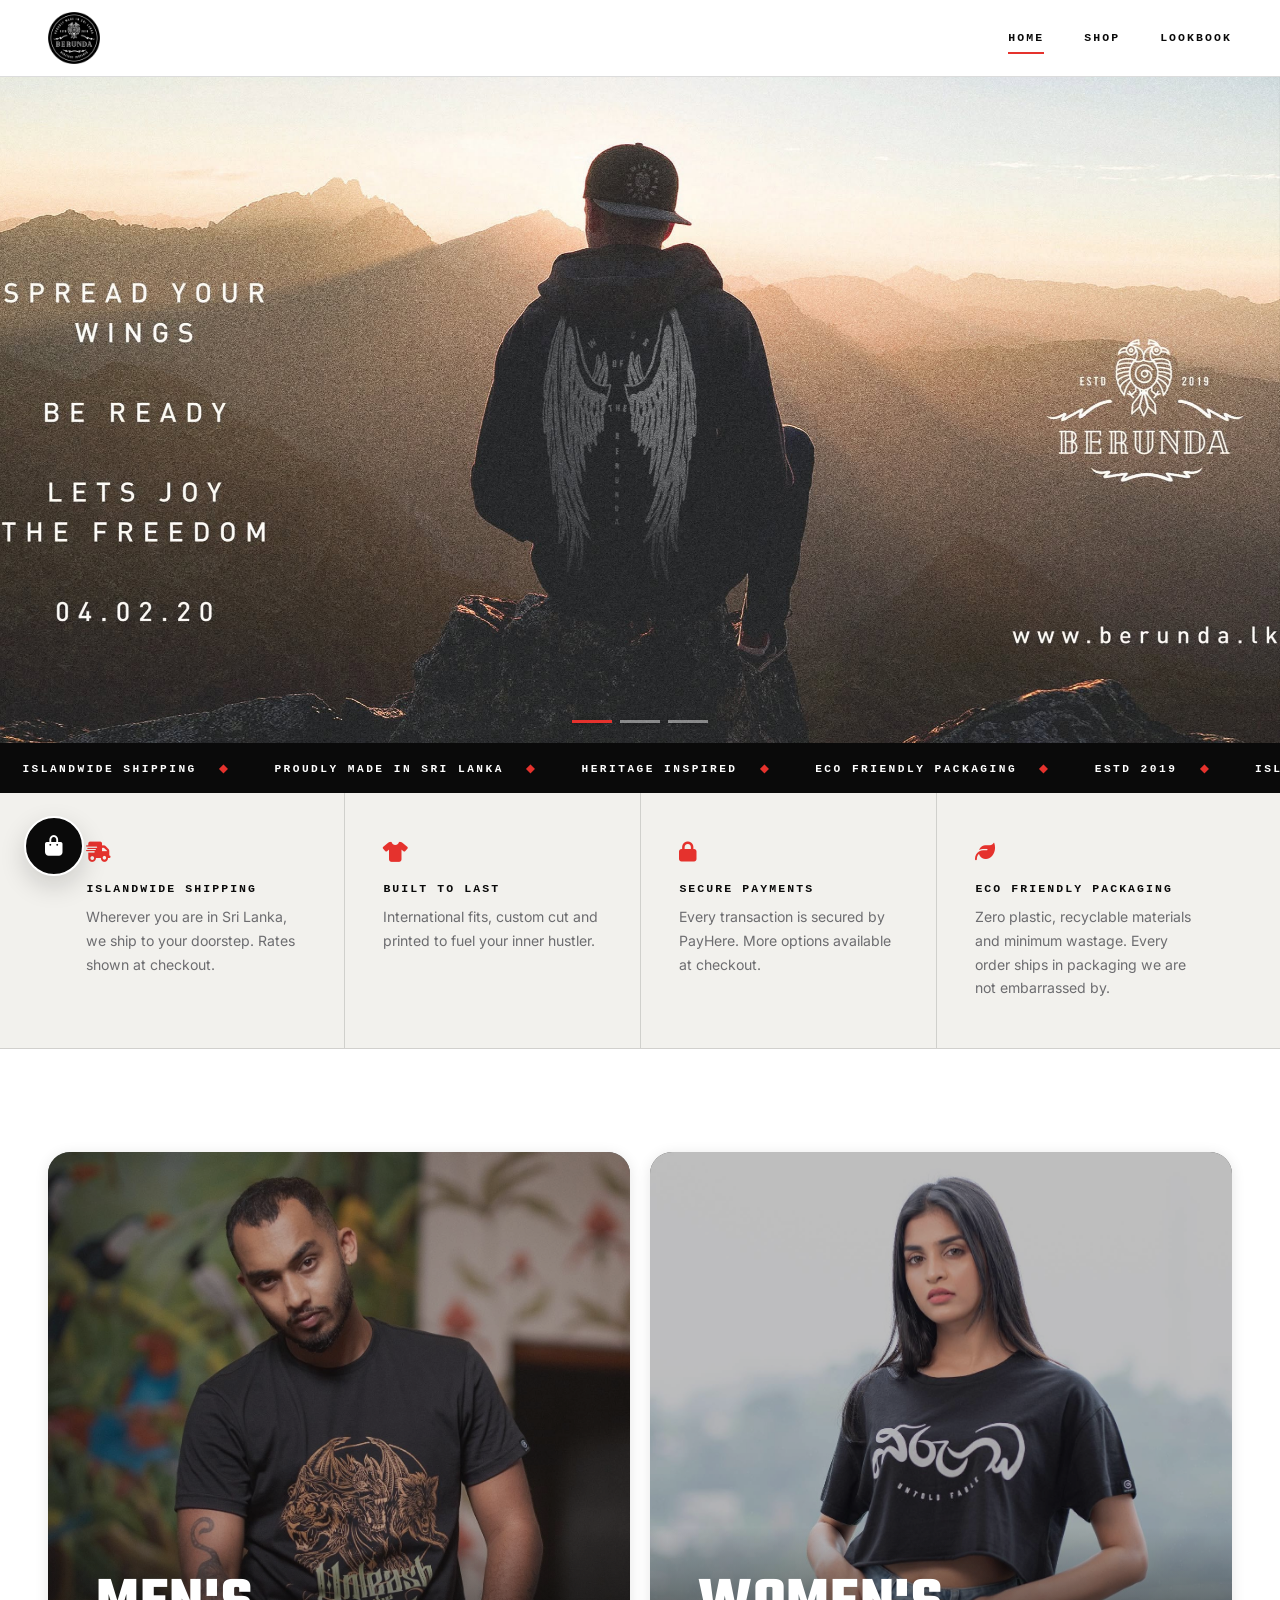
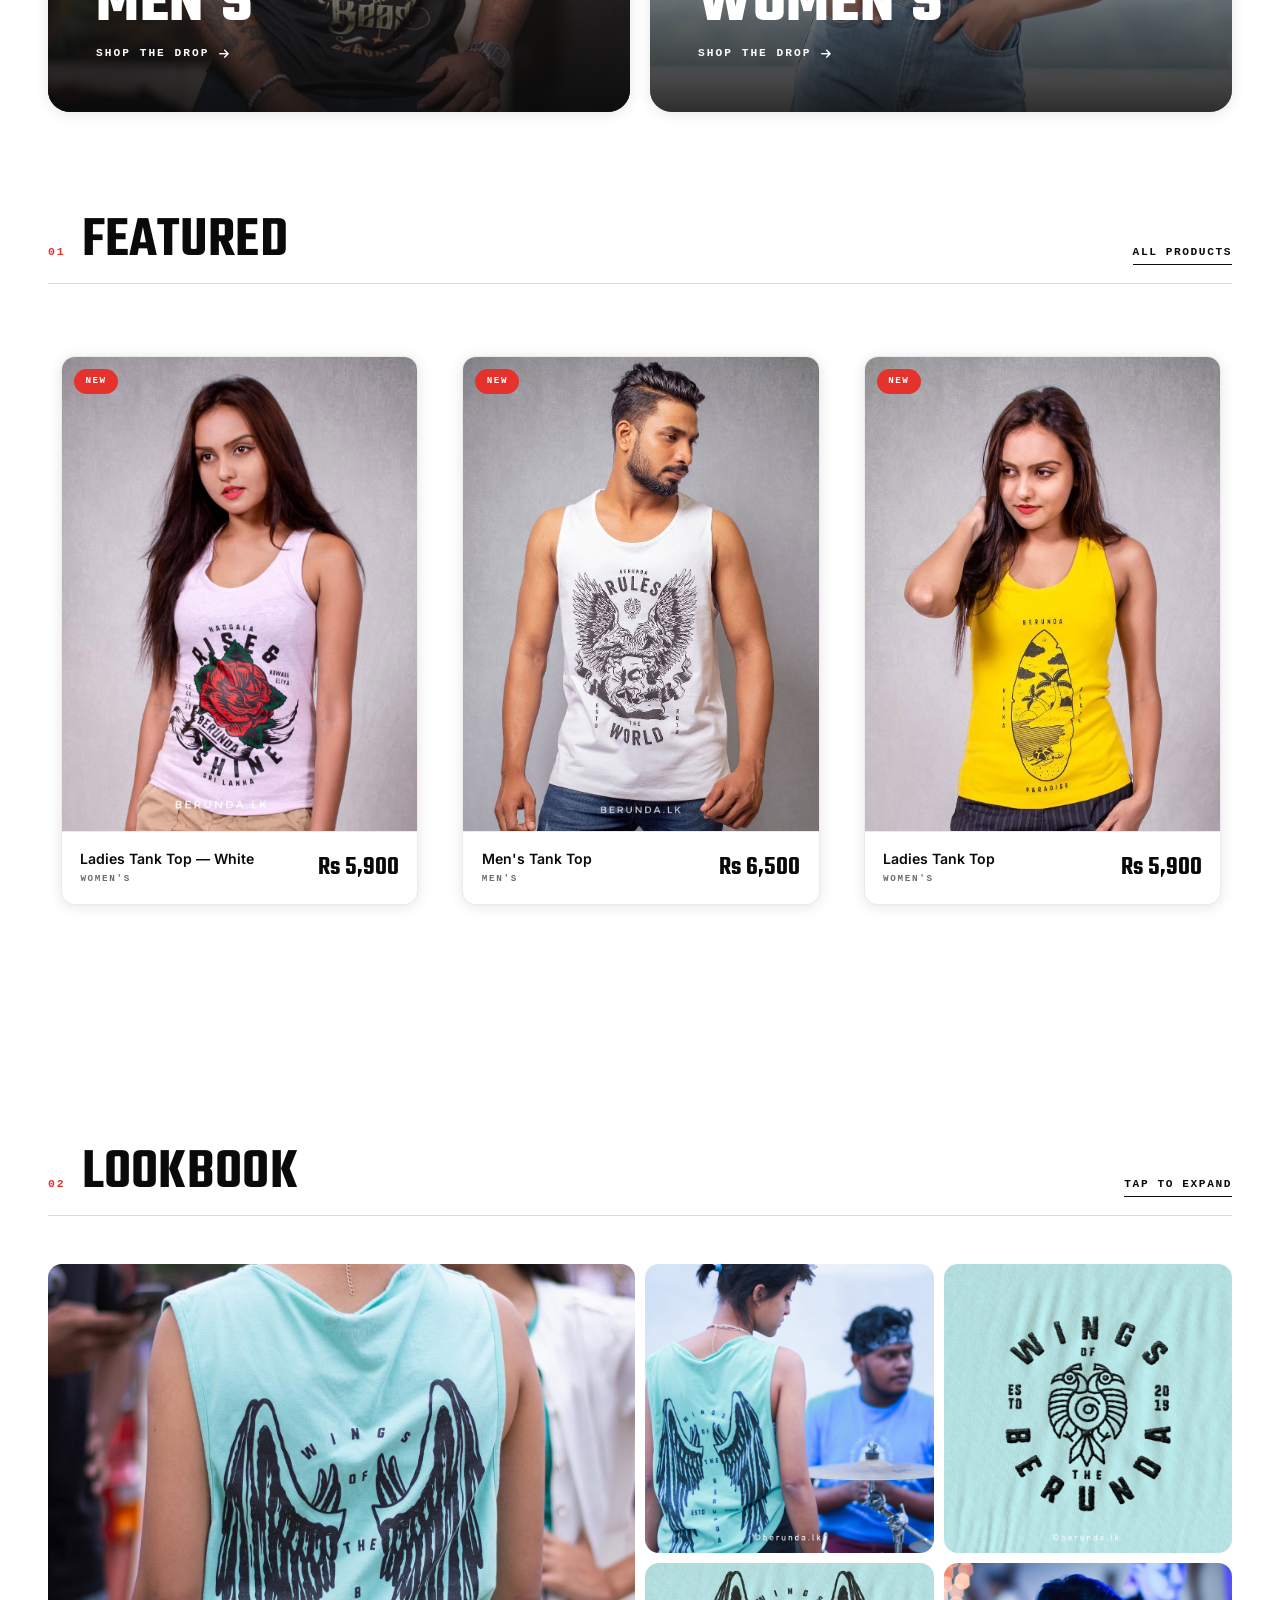
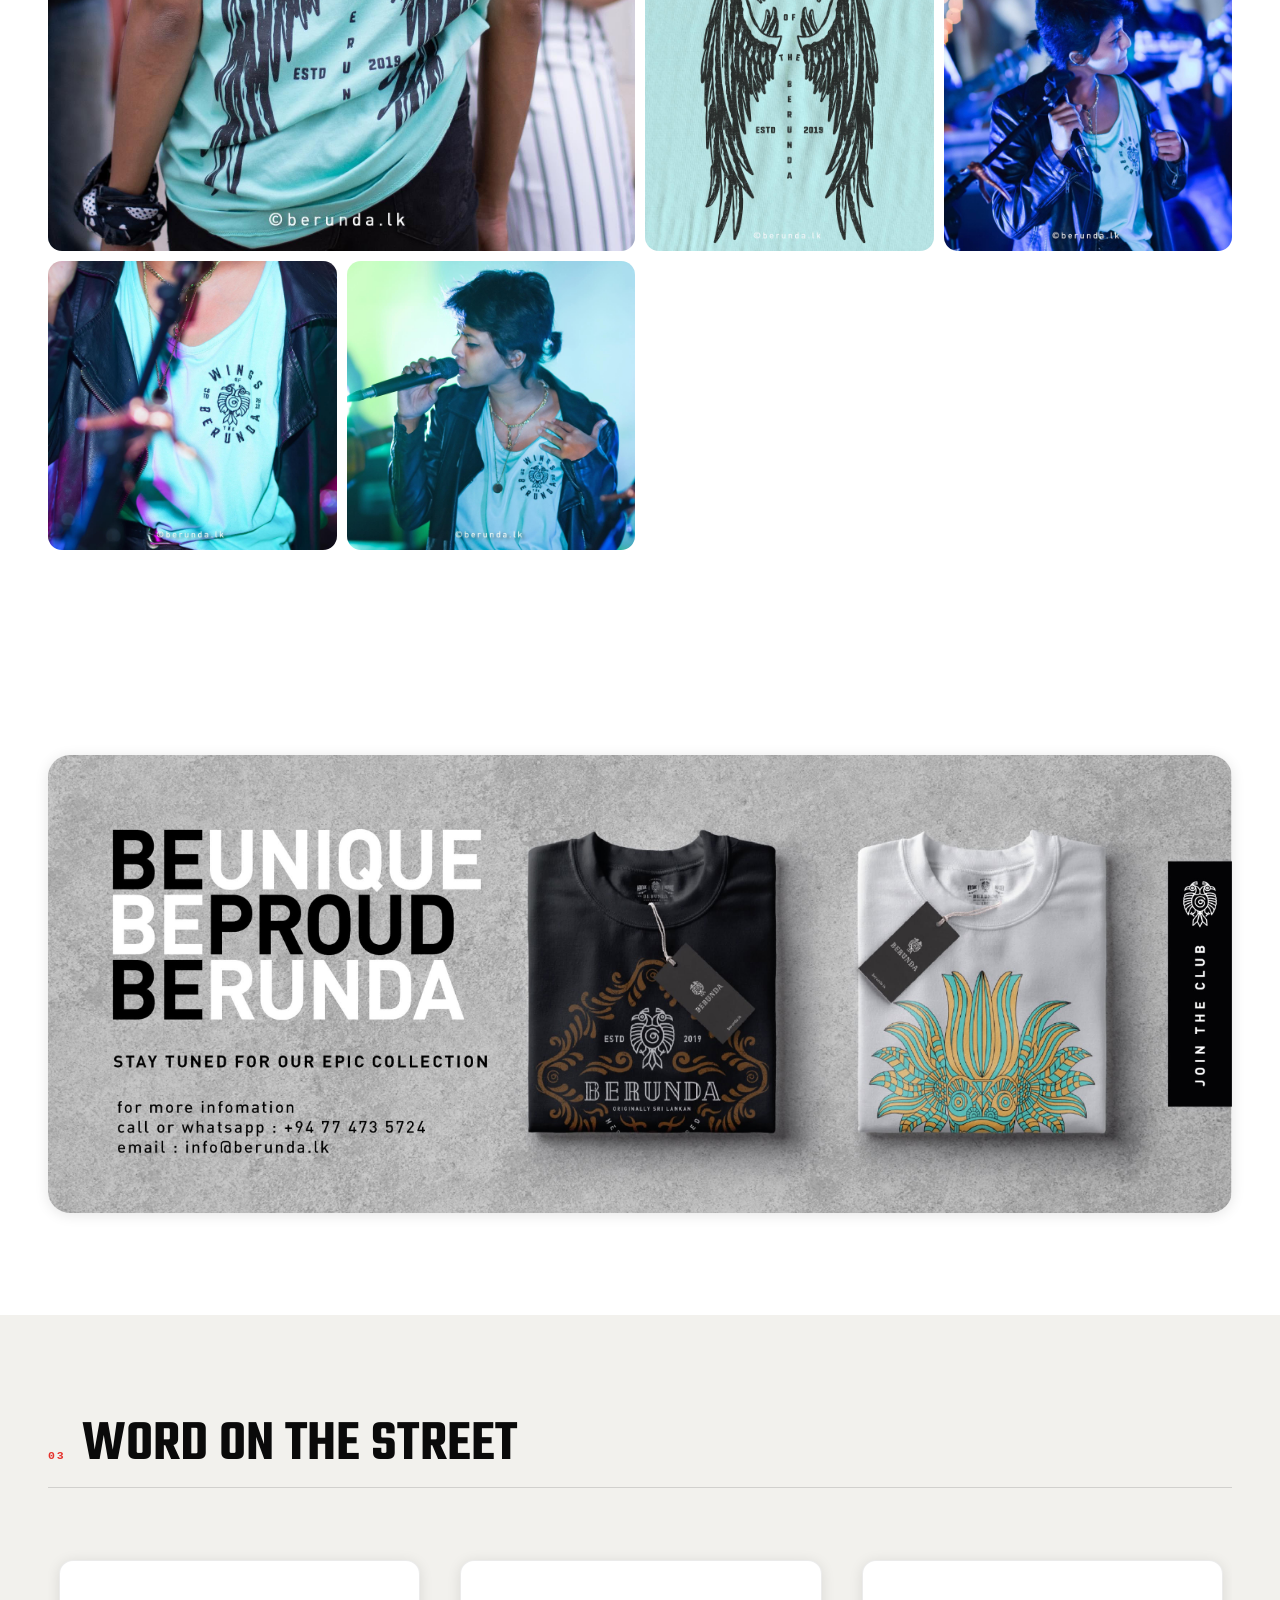
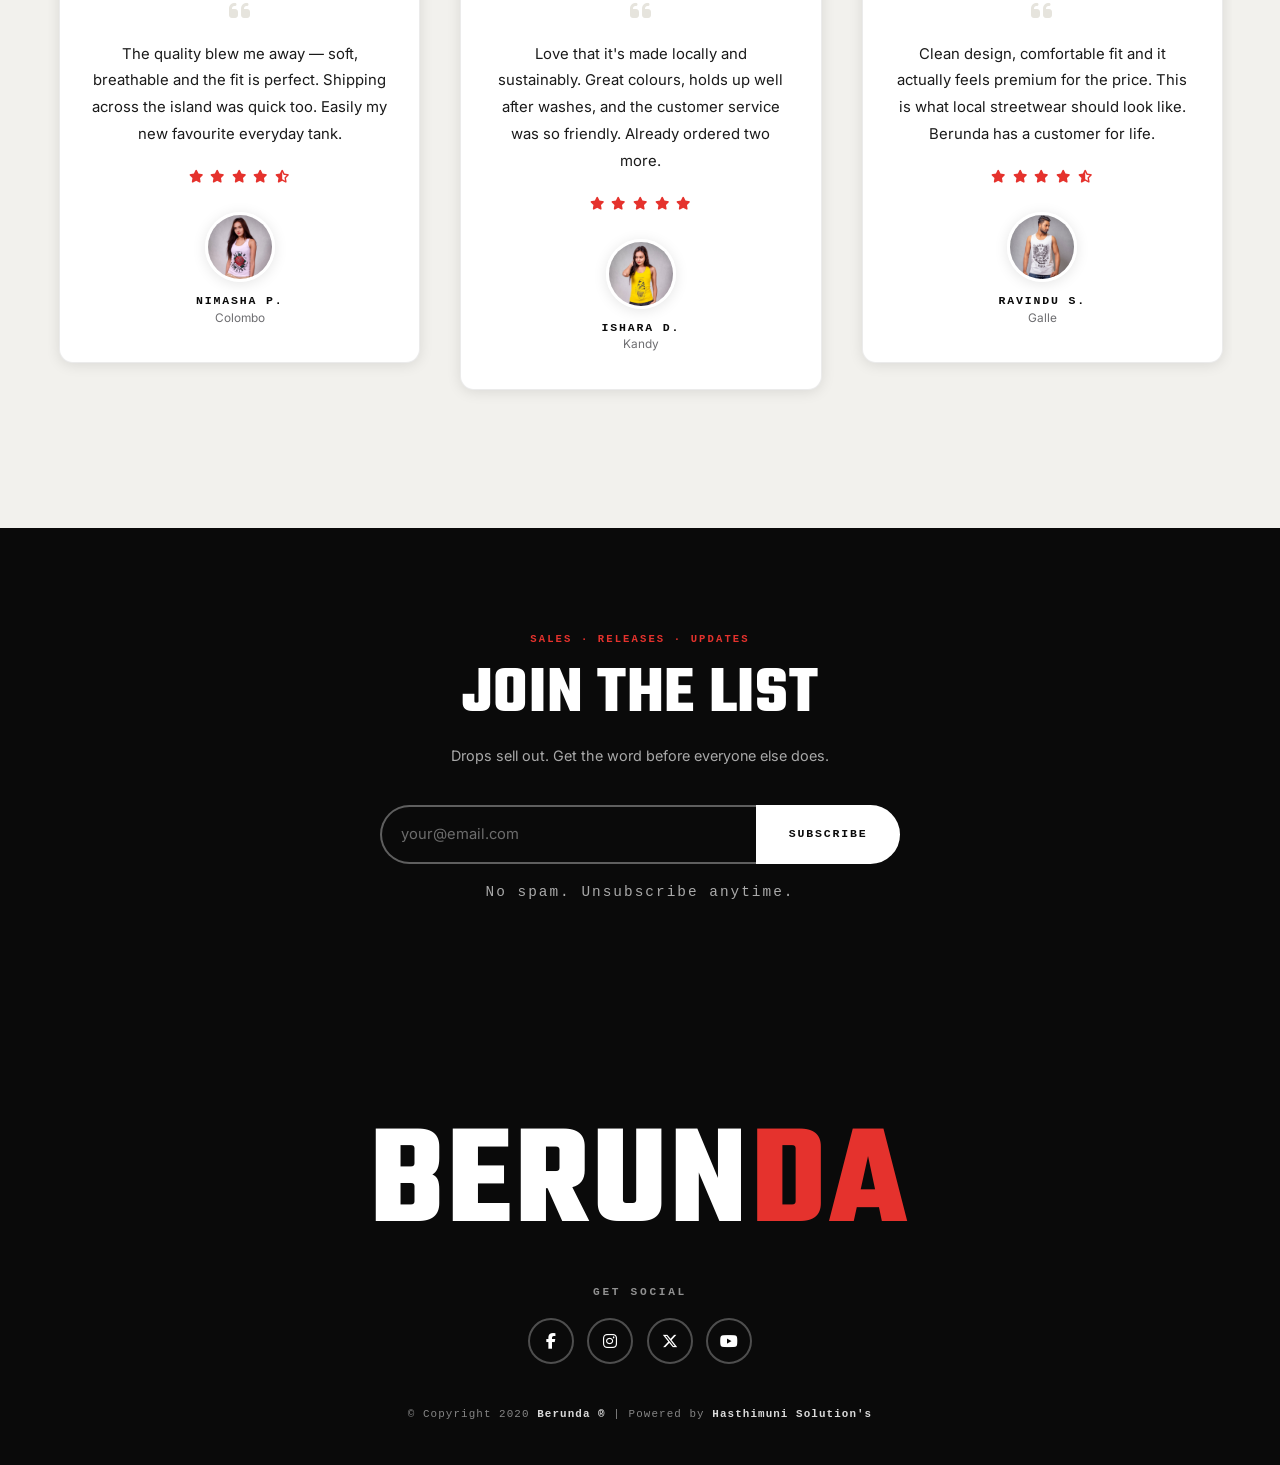
==== index.html @ 350d3bb5 "Add a mobile focus stage to the featured products On phones the featured row now pins to the middle " ====
<!doctype html>
<html lang="en">

<head>

    <meta charset="utf-8">
    <meta name="viewport" content="width=device-width, initial-scale=1, shrink-to-fit=no">
    <meta name="description"
        content="Berunda is a Sri Lankan streetwear label. Heritage inspired, built for the hustle. Islandwide shipping.">

    <!-- Link preview -->
    <link rel="canonical" href="https://berunda.netlify.app/">
    <meta property="og:type" content="website">
    <meta property="og:site_name" content="Berunda">
    <meta property="og:title" content="Berunda - Heritage Inspired Streetwear from Sri Lanka">
    <meta property="og:description" content="Berunda is a Sri Lankan streetwear label. Heritage inspired, built for the hustle. Islandwide shipping.">
    <meta property="og:url" content="https://berunda.netlify.app/">
    <meta property="og:image" content="https://berunda.netlify.app/images/og-preview.jpg">
    <meta property="og:image:width" content="1200">
    <meta property="og:image:height" content="630">
    <meta property="og:image:alt" content="Berunda tees laid flat - Be Unique, Be Proud, Be Berunda">
    <meta name="twitter:card" content="summary_large_image">


    <!-- Font Awesome (free CDN) -->
    <link rel="stylesheet" href="https://cdnjs.cloudflare.com/ajax/libs/font-awesome/6.5.2/css/all.min.css"
        crossorigin="anonymous" referrerpolicy="no-referrer">

    <!-- Body typeface -->
    <link rel="preconnect" href="https://fonts.googleapis.com">
    <link rel="preconnect" href="https://fonts.gstatic.com" crossorigin>
    <link rel="stylesheet" href="https://fonts.googleapis.com/css2?family=Inter:wght@400;500;600;700&display=swap">

    <!-- Bootstrap CSS -->
    <link rel="stylesheet" href="https://stackpath.bootstrapcdn.com/bootstrap/4.5.2/css/bootstrap.min.css"
        integrity="sha384-JcKb8q3iqJ61gNV9KGb8thSsNjpSL0n8PARn9HuZOnIxN0hoP+VmmDGMN5t9UJ0Z" crossorigin="anonymous">

    <!-- CSS -->
    <link rel="stylesheet" href="css/owl.carousel.css">
    <link rel="stylesheet" href="css/owl.theme.default.css">
    <link rel="stylesheet" href="css/style.css">
    <link rel="stylesheet" href="css/home.css">
    <link rel="stylesheet" href="css/slider.css">
    <link rel="stylesheet" href="css/cart.css">

    <link rel="icon" href="images/logos/favicon.ico" type="image/x-icon">

    <title>Berunda — Heritage Inspired Streetwear from Sri Lanka</title>

</head>

<body>

    <!-- navbar -->

    <nav class="navbar navbar-expand-lg navbar-light">

        <a class="navbar-brand" href="index.html"><img src="images/logos/logo.png" alt="Berunda"></a>

        <button class="navbar-toggler" type="button" data-toggle="collapse" data-target="#navbarNav"
            aria-controls="navbarNav" aria-expanded="false" aria-label="Toggle navigation">
            <span class="navbar-toggler-icon"></span>
        </button>

        <div class="collapse navbar-collapse" id="navbarNav">

            <ul class="navbar-nav ml-auto">

                <li class="nav-item active">
                    <a class="nav-link" href="index.html">Home <span class="sr-only">(current)</span></a>
                </li>

                <li class="nav-item dropdown">

                    <a class="nav-link" href="#" id="navbarDropdownMenuLink" role="button" data-toggle="dropdown"
                        aria-haspopup="true" aria-expanded="false">
                        Shop
                    </a>

                    <div class="dropdown-menu dropdown-menu-right" aria-labelledby="navbarDropdownMenuLink">
                        <a class="dropdown-item" href="mens.html">Men's</a>
                        <a class="dropdown-item" href="womens.html">Women's</a>
                    </div>

                </li>

                <li class="nav-item">
                    <a class="nav-link" href="#lookbook">Lookbook</a>
                </li>

            </ul>

        </div>

    </nav>

    <!-- end of navbar -->

    <h1 class="sr-only">Berunda — heritage inspired streetwear made in Sri Lanka</h1>

    <!-- hero -->

    <section class="hero">

        <div id="heroSlider" class="carousel slide carousel-fade" data-ride="carousel" data-interval="5500">

            <ol class="carousel-indicators">
                <li data-target="#heroSlider" data-slide-to="0" class="active"></li>
                <li data-target="#heroSlider" data-slide-to="1"></li>
                <li data-target="#heroSlider" data-slide-to="2"></li>
            </ol>

            <div class="carousel-inner">

                <div class="carousel-item active">
                    <img src="images/slide1.jpg" alt="Berunda new season collection">
                </div>

                <div class="carousel-item">
                    <img src="images/slide2.jpg" alt="Berunda sustainable streetwear">
                </div>

                <div class="carousel-item">
                    <img src="images/slide3.jpg" alt="Berunda crafted in Sri Lanka">
                </div>

            </div>

            <a class="carousel-control-prev" href="#heroSlider" role="button" data-slide="prev">
                <span class="carousel-control-prev-icon" aria-hidden="true"></span>
                <span class="sr-only">Previous</span>
            </a>

            <a class="carousel-control-next" href="#heroSlider" role="button" data-slide="next">
                <span class="carousel-control-next-icon" aria-hidden="true"></span>
                <span class="sr-only">Next</span>
            </a>

        </div>

    </section>

    <!-- end of hero -->

    <!-- marquee -->

    <div class="marquee" aria-hidden="true">
        <div class="marquee-track">
            <span>Islandwide Shipping<i>&#9670;</i></span>
            <span>Proudly Made in Sri Lanka<i>&#9670;</i></span>
            <span>Heritage Inspired<i>&#9670;</i></span>
            <span>Eco Friendly Packaging<i>&#9670;</i></span>
            <span>Estd 2019<i>&#9670;</i></span>
            <span>Islandwide Shipping<i>&#9670;</i></span>
            <span>Proudly Made in Sri Lanka<i>&#9670;</i></span>
            <span>Heritage Inspired<i>&#9670;</i></span>
            <span>Eco Friendly Packaging<i>&#9670;</i></span>
            <span>Estd 2019<i>&#9670;</i></span>
        </div>
    </div>

    <!-- end of marquee -->

    <!-- value props -->

    <section class="props">
        <div class="wrap">
            <div class="props-grid">

                <div class="prop">
                    <i class="fa-solid fa-truck-fast" aria-hidden="true"></i>
                    <h3>Islandwide Shipping</h3>
                    <p>Wherever you are in Sri Lanka, we ship to your doorstep. Rates shown at checkout.</p>
                </div>

                <div class="prop">
                    <i class="fa-solid fa-shirt" aria-hidden="true"></i>
                    <h3>Built to Last</h3>
                    <p>International fits, custom cut and printed to fuel your inner hustler.</p>
                </div>

                <div class="prop">
                    <i class="fa-solid fa-lock" aria-hidden="true"></i>
                    <h3>Secure Payments</h3>
                    <p>Every transaction is secured by PayHere. More options available at checkout.</p>
                </div>

                <div class="prop">
                    <i class="fa-solid fa-leaf" aria-hidden="true"></i>
                    <h3>Eco Friendly Packaging</h3>
                    <p>Zero plastic, recyclable materials and minimum wastage. Every order ships in
                        packaging we are not embarrassed by.</p>
                </div>

            </div>
        </div>
    </section>

    <!-- end of value props -->

    <!-- categories -->

    <section class="cats">

        <a class="cat" href="mens.html">
            <img src="images/categories/mens.jpg" alt="Berunda men's collection">
            <div class="cat-body">
                <h3>Men's</h3>
                <span class="cat-go">Shop the drop <i class="fa-solid fa-arrow-right" aria-hidden="true"></i></span>
            </div>
        </a>

        <a class="cat" href="womens.html">
            <img src="images/categories/womens.jpg" alt="Berunda women's collection">
            <div class="cat-body">
                <h3>Women's</h3>
                <span class="cat-go">Shop the drop <i class="fa-solid fa-arrow-right" aria-hidden="true"></i></span>
            </div>
        </a>

    </section>

    <!-- end of categories -->

    <!-- featured products -->

    <!-- On phones this becomes a focus stage: the inner block pins to the middle
         of the screen while the rest of the page dims behind it, so the product
         row has the screen to itself. It is a tall section with a sticky child,
         not a scroll lock — the page never stops responding to a swipe, so
         nobody can get stuck in here. -->
    <section class="products focus-stage" id="featured">
      <div class="focus-pin">
        <div class="focus-inner">

        <div class="sec-head">
            <span class="sec-num">01</span>
            <h2>Featured</h2>
            <a class="sec-link" href="mens.html">All products</a>
        </div>

        <!-- Owl slider, home page only: on mobile it shows one product at a time,
             which is the whole point of keeping it here. -->
        <div class="products-carousel owl-carousel">

            <div class="product">
                <div class="box">
                    <div class="slide-img">
                        <span class="flag">New</span>
                        <img src="images/product/ladies-tank-top-white.jpg" loading="lazy"
                            alt="Ladies tank top in white">
                        <div class="overlay">
                            <a href="product-ladies-tank-top-white.html" class="buy-btn">View Product</a>
                        </div>
                    </div>
                    <div class="detail-box">
                        <div class="type">
                            <a href="product-ladies-tank-top-white.html">Ladies Tank Top &mdash; White</a>
                            <span>Women's</span>
                        </div>
                        <a href="product-ladies-tank-top-white.html" class="price">Rs 5,900</a>
                    </div>
                </div>
            </div>

            <div class="product">
                <div class="box">
                    <div class="slide-img">
                        <span class="flag">New</span>
                        <img src="images/product/mens-tank-top.jpg" loading="lazy" alt="Men's tank top">
                        <div class="overlay">
                            <a href="product-mens-tank-top.html" class="buy-btn">View Product</a>
                        </div>
                    </div>
                    <div class="detail-box">
                        <div class="type">
                            <a href="product-mens-tank-top.html">Men's Tank Top</a>
                            <span>Men's</span>
                        </div>
                        <a href="product-mens-tank-top.html" class="price">Rs 6,500</a>
                    </div>
                </div>
            </div>

            <div class="product">
                <div class="box">
                    <div class="slide-img">
                        <span class="flag">New</span>
                        <img src="images/product/ladies-tank-top.jpg" loading="lazy" alt="Ladies tank top">
                        <div class="overlay">
                            <a href="product-ladies-tank-top.html" class="buy-btn">View Product</a>
                        </div>
                    </div>
                    <div class="detail-box">
                        <div class="type">
                            <a href="product-ladies-tank-top.html">Ladies Tank Top</a>
                            <span>Women's</span>
                        </div>
                        <a href="product-ladies-tank-top.html" class="price">Rs 5,900</a>
                    </div>
                </div>
            </div>

        </div>

        <p class="swipe-hint"><i class="fa-solid fa-hand-pointer" aria-hidden="true"></i> Swipe for more</p>

        <p class="focus-exit" aria-hidden="true">Keep scrolling to carry on</p>

        </div>
      </div>
    </section>

    <!-- end of featured products -->

    <!-- lookbook -->

    <section class="lookbook section" id="lookbook">
        <div class="wrap">

            <div class="sec-head">
                <span class="sec-num">02</span>
                <h2>Lookbook</h2>
                <span class="sec-link">Tap to expand</span>
            </div>

            <div class="look-grid">

                <a class="look-item" href="images/gallery/1.png">
                    <img src="images/gallery/1.png" loading="lazy" alt="Berunda lookbook shot 1">
                    <span class="look-no">01</span>
                </a>

                <a class="look-item" href="images/gallery/2.png">
                    <img src="images/gallery/2.png" loading="lazy" alt="Berunda lookbook shot 2">
                    <span class="look-no">02</span>
                </a>

                <a class="look-item" href="images/gallery/3.png">
                    <img src="images/gallery/3.png" loading="lazy" alt="Berunda lookbook shot 3">
                    <span class="look-no">03</span>
                </a>

                <a class="look-item" href="images/gallery/4.png">
                    <img src="images/gallery/4.png" loading="lazy" alt="Berunda lookbook shot 4">
                    <span class="look-no">04</span>
                </a>

                <a class="look-item" href="images/gallery/5.png">
                    <img src="images/gallery/5.png" loading="lazy" alt="Berunda lookbook shot 5">
                    <span class="look-no">05</span>
                </a>

                <a class="look-item" href="images/gallery/6.png">
                    <img src="images/gallery/6.png" loading="lazy" alt="Berunda lookbook shot 6">
                    <span class="look-no">06</span>
                </a>

                <a class="look-item" href="images/gallery/7.png">
                    <img src="images/gallery/7.png" loading="lazy" alt="Berunda lookbook shot 7">
                    <span class="look-no">07</span>
                </a>

            </div>

        </div>
    </section>

    <!-- end of lookbook -->

    <!-- statement band -->

    <!-- No copy over this one either: the banner carries its own headline,
         wordmark and contact details. -->
    <section class="band">
        <img src="images/parallax.jpg" alt="Be Unique, Be Proud, Be Berunda - stay tuned for our epic collection">
    </section>

    <!-- end of statement band -->

    <!-- testimonials -->

    <section class="reviews section">
        <div class="wrap">

            <div class="sec-head">
                <span class="sec-num">03</span>
                <h2>Word on the Street</h2>
            </div>

            <div class="testimonial-carousel owl-carousel">

                <div class="testi">
                    <div class="single-testi">
                        <div class="img-text">

                            <i class="fa-solid fa-quote-left" aria-hidden="true"></i>

                            <p>The quality blew me away &mdash; soft, breathable and the fit is perfect.
                            Shipping across the island was quick too. Easily my new favourite everyday tank.</p>

                            <p class="stars" aria-label="4.5 out of 5 stars">
                            <i class="fa-solid fa-star" aria-hidden="true"></i>
                            <i class="fa-solid fa-star" aria-hidden="true"></i>
                            <i class="fa-solid fa-star" aria-hidden="true"></i>
                            <i class="fa-solid fa-star" aria-hidden="true"></i>
                            <i class="fa-solid fa-star-half-stroke" aria-hidden="true"></i>
                            </p>

                            <div class="img-area">
                                <img src="images/product/ladies-tank-top-white.jpg" loading="lazy" alt="">
                            </div>

                            <h3>Nimasha P.<span>Colombo</span></h3>

                        </div>
                    </div>
                </div>

                <div class="testi">
                    <div class="single-testi">
                        <div class="img-text">

                            <i class="fa-solid fa-quote-left" aria-hidden="true"></i>

                            <p>Love that it's made locally and sustainably. Great colours, holds up well after washes,
                            and the customer service was so friendly. Already ordered two more.</p>

                            <p class="stars" aria-label="5 out of 5 stars">
                            <i class="fa-solid fa-star" aria-hidden="true"></i>
                            <i class="fa-solid fa-star" aria-hidden="true"></i>
                            <i class="fa-solid fa-star" aria-hidden="true"></i>
                            <i class="fa-solid fa-star" aria-hidden="true"></i>
                            <i class="fa-solid fa-star" aria-hidden="true"></i>
                            </p>

                            <div class="img-area">
                                <img src="images/product/ladies-tank-top.jpg" loading="lazy" alt="">
                            </div>

                            <h3>Ishara D.<span>Kandy</span></h3>

                        </div>
                    </div>
                </div>

                <div class="testi">
                    <div class="single-testi">
                        <div class="img-text">

                            <i class="fa-solid fa-quote-left" aria-hidden="true"></i>

                            <p>Clean design, comfortable fit and it actually feels premium for the price. This is what
                            local streetwear should look like. Berunda has a customer for life.</p>

                            <p class="stars" aria-label="4.5 out of 5 stars">
                            <i class="fa-solid fa-star" aria-hidden="true"></i>
                            <i class="fa-solid fa-star" aria-hidden="true"></i>
                            <i class="fa-solid fa-star" aria-hidden="true"></i>
                            <i class="fa-solid fa-star" aria-hidden="true"></i>
                            <i class="fa-solid fa-star-half-stroke" aria-hidden="true"></i>
                            </p>

                            <div class="img-area">
                                <img src="images/product/mens-tank-top.jpg" loading="lazy" alt="">
                            </div>

                            <h3>Ravindu S.<span>Galle</span></h3>

                        </div>
                    </div>
                </div>

            </div>

        </div>
    </section>

    <!-- end of testimonials -->

    <!-- newsletter -->

    <section class="signup">
        <div class="wrap">
            <span class="tag">Sales &middot; Releases &middot; Updates</span>
            <h2>Join the List</h2>
            <p>Drops sell out. Get the word before everyone else does.</p>

            <!-- Placeholder signup. Nothing is sent or stored: submitting just
                 opens the confirmation dialog below. Point the form at a real
                 provider when there is one to point it at. -->
            <form id="signup-form" novalidate>
                <label class="sr-only" for="email">Email address</label>
                <input name="email" type="email" id="email" placeholder="your@email.com" required>
                <button type="submit">Subscribe</button>
            </form>

            <p class="fineprint">No spam. Unsubscribe anytime.</p>
        </div>
    </section>

    <!-- end of newsletter -->

    <!-- signup confirmation -->

    <div class="modal-backdrop-x" id="signup-modal" role="dialog" aria-modal="true"
        aria-labelledby="signup-modal-title" hidden>

        <div class="modal-card">

            <button type="button" class="modal-close" aria-label="Close">
                <i class="fa-solid fa-xmark" aria-hidden="true"></i>
            </button>

            <i class="fa-solid fa-envelope-circle-check modal-icon" aria-hidden="true"></i>

            <h2 id="signup-modal-title">Thank You</h2>

            <p>Thanks for reaching out &mdash; you're on the list. We'll be in touch about drops,
                restocks and releases.</p>

            <button type="button" class="btn modal-ok">Nice One</button>

        </div>

    </div>

    <!-- end of signup confirmation -->

    <footer>

        <div class="wrap">

            <p class="foot-mark">BERUN<span>DA</span></p>

            <h4>Get Social</h4>
            <ul>
                <li><a href="https://www.facebook.com/berunda.lk/" aria-label="Facebook"><i
                            class="fa-brands fa-facebook-f"></i></a></li>
                <li><a href="https://www.instagram.com/berunda.lk/" aria-label="Instagram"><i
                            class="fa-brands fa-instagram"></i></a></li>
                <li><a href="https://twitter.com/TNo1r" aria-label="X"><i class="fa-brands fa-x-twitter"></i></a></li>
                <li><a href="https://www.youtube.com/@Berunda" aria-label="YouTube"><i
                            class="fa-brands fa-youtube"></i></a></li>
            </ul>

            <p>&copy; Copyright 2020 <a href="https://berunda.netlify.app/"><strong>Berunda &reg;</strong></a>
                | Powered by <a href="https://hasthimunisolutions.com/"><strong>Hasthimuni Solution's</strong></a>
            </p>

        </div>

    </footer>

    <script src="js/jquery.min.js"></script>
    <script src="js/owl.carousel.js"></script>

    <script>
        $('.products-carousel').owlCarousel({
            loop: true,
            margin: 20,
            autoplay: true,
            autoplayHoverPause: true,
            dots: true,
            responsive: {
                0: { items: 1 },
                600: { items: 2 },
                1000: { items: 3 }
            }
        });

        $('.testimonial-carousel').owlCarousel({
            loop: true,
            margin: 20,
            autoplay: true,
            autoplayHoverPause: true,
            dots: true,
            responsive: {
                0: { items: 1 },
                700: { items: 2 },
                1100: { items: 3 }
            }
        });
    </script>

    <script src="https://cdn.jsdelivr.net/npm/popper.js@1.16.1/dist/umd/popper.min.js"
        integrity="sha384-9/reFTGAW83EW2RDu2S0VKaIzap3H66lZH81PoYlFhbGU+6BZp6G7niu735Sk7lN"
        crossorigin="anonymous"></script>

    <script src="https://stackpath.bootstrapcdn.com/bootstrap/4.5.2/js/bootstrap.min.js"
        integrity="sha384-B4gt1jrGC7Jh4AgTPSdUtOBvfO8shuf57BaghqFfPlYxofvL8/KUEfYiJOMMV+rV"
        crossorigin="anonymous"></script>

    <script src="js/focus-stage.js"></script>
    <script src="js/lookbook.js"></script>
    <script src="js/signup.js"></script>
    <script src="js/cart.js"></script>

</body>

</html>
---- css/style.css ----
/* ==========================================================================
   BERUNDA — core design system
   Tokens, base type, navbar, buttons, marquee, footer.
   Loaded first on every page, after Bootstrap so it wins the cascade.
   ========================================================================== */


/*------fonts------*/

/* All five weights are shipped in css/fonts, so declare all five rather than
   loading one file and letting the browser fake the rest. */

@font-face {
    font-family: Teko;
    src: url(fonts/teko-light.ttf);
    font-weight: 300;
    font-display: swap;
}

@font-face {
    font-family: Teko;
    src: url(fonts/teko-regular.ttf);
    font-weight: 400;
    font-display: swap;
}

@font-face {
    font-family: Teko;
    src: url(fonts/teko-medium.ttf);
    font-weight: 500;
    font-display: swap;
}

@font-face {
    font-family: Teko;
    src: url(fonts/teko-semibold.ttf);
    font-weight: 600;
    font-display: swap;
}

@font-face {
    font-family: Teko;
    src: url(fonts/teko-bold.ttf);
    font-weight: 700;
    font-display: swap;
}


/*------tokens------*/

:root {
    --paper: #ffffff;
    --bone: #f2f1ed;
    --bone-2: #e6e4dd;
    --ink: #0a0a0a;
    --ink-2: #1a1a1a;
    --muted: #6d6d70;

    /* one hot accent against an otherwise monochrome brand */
    --signal: #e5322d;

    --line: rgba(10, 10, 10, 0.14);
    --line-soft: rgba(10, 10, 10, 0.08);

    --display: Teko, "Oswald", "Arial Narrow", sans-serif;
    --body: Inter, -apple-system, BlinkMacSystemFont, "Segoe UI", Roboto, Helvetica, Arial, sans-serif;
    --mono: "SFMono-Regular", ui-monospace, Menlo, Consolas, "Liberation Mono", monospace;

    /* Rounded throughout, so the cards no longer look like the odd ones out. */
    --r-sm: 8px;
    --r: 14px;
    --r-lg: 22px;
    --r-pill: 999px;

    /* Kept tight on purpose: a wide blur needs more clearance than the owl
       stage can give it before `overflow: hidden` starts cutting it off. */
    --shadow: 0 2px 14px rgba(10, 10, 10, 0.10);
    --shadow-lift: 0 10px 26px rgba(10, 10, 10, 0.16);

    --ease: cubic-bezier(0.22, 1, 0.36, 1);
    --dur: 0.45s;

    --gutter: clamp(1rem, 4vw, 3rem);
    --section-y: clamp(3.5rem, 8vw, 7rem);
    --maxw: 1360px;

    --nav-h: 74px;
}


/*------base------*/

* {
    box-sizing: border-box;
}

html {
    -webkit-text-size-adjust: 100%;
    scroll-behavior: smooth;
    /* stops anchored sections hiding under the sticky bar */
    scroll-padding-top: calc(var(--nav-h) + 20px);
}

body {
    margin: 0;
    background: var(--paper);
    color: var(--ink);
    font-family: var(--body);
    font-size: 16px;
    line-height: 1.6;
    -webkit-font-smoothing: antialiased;
    -moz-osx-font-smoothing: grayscale;
    overflow-x: hidden;
}

h1,
h2,
h3,
h4,
h5,
h6 {
    margin-top: 0;
    font-family: var(--display);
    font-weight: 600;
    line-height: 0.95;
    letter-spacing: 0.01em;
    text-transform: uppercase;
}

a {
    color: inherit;
    text-decoration: none;
    transition: color var(--dur) var(--ease);
}

img {
    max-width: 100%;
}

::selection {
    background: var(--ink);
    color: var(--paper);
}

:focus-visible {
    outline: 3px solid var(--signal);
    outline-offset: 3px;
}

@media (prefers-reduced-motion: reduce) {

    *,
    *::before,
    *::after {
        animation-duration: 0.01ms !important;
        animation-iteration-count: 1 !important;
        transition-duration: 0.01ms !important;
        scroll-behavior: auto !important;
    }
}


/*------shared layout------*/

.wrap {
    width: 100%;
    max-width: var(--maxw);
    margin: 0 auto;
    padding-left: var(--gutter);
    padding-right: var(--gutter);
}

.section {
    padding-top: var(--section-y);
    padding-bottom: var(--section-y);
}

/* numbered editorial section head: 01 / LOOKBOOK ------------------- */

.sec-head {
    display: flex;
    align-items: baseline;
    gap: 1rem;
    margin-bottom: clamp(1.75rem, 4vw, 3rem);
    border-bottom: 1px solid var(--line);
    padding-bottom: 0.9rem;
}

.sec-num {
    font-family: var(--mono);
    font-size: 0.72rem;
    font-weight: 700;
    letter-spacing: 0.16em;
    color: var(--signal);
    flex-shrink: 0;
}

.sec-head h2 {
    margin: 0;
    font-size: clamp(2.1rem, 6vw, 3.6rem);
    letter-spacing: 0.005em;
}

.sec-link {
    margin-left: auto;
    flex-shrink: 0;
    font-family: var(--mono);
    font-size: 0.7rem;
    font-weight: 700;
    letter-spacing: 0.14em;
    text-transform: uppercase;
    border-bottom: 1px solid var(--ink);
    padding-bottom: 2px;
}

.sec-link:hover {
    color: var(--signal);
    border-color: var(--signal);
}

.tag {
    display: inline-block;
    font-family: var(--mono);
    font-size: 0.66rem;
    font-weight: 700;
    letter-spacing: 0.2em;
    text-transform: uppercase;
    color: var(--signal);
}


/*------buttons------*/

.btn,
.btn-line {
    display: inline-block;
    padding: 1rem 2.4rem;
    font-family: var(--mono);
    font-size: 0.72rem;
    font-weight: 700;
    letter-spacing: 0.18em;
    text-transform: uppercase;
    text-align: center;
    border-radius: var(--r-pill);
    border: 2px solid var(--ink);
    cursor: pointer;
    transition: background-color var(--dur) var(--ease), color var(--dur) var(--ease), border-color var(--dur) var(--ease);
}

.btn {
    background: var(--ink);
    color: var(--paper);
}

.btn:hover,
.btn:focus {
    background: var(--signal);
    border-color: var(--signal);
    color: var(--paper);
}

.btn-line {
    background: transparent;
    color: var(--ink);
}

.btn-line:hover,
.btn-line:focus {
    background: var(--ink);
    color: var(--paper);
}

/* on dark ground */
.btn-line.is-invert {
    color: var(--paper);
    border-color: var(--paper);
}

.btn-line.is-invert:hover {
    background: var(--paper);
    color: var(--ink);
}


/*------navbar------*/

.navbar {
    position: sticky;
    top: 0;
    z-index: 1030;
    min-height: var(--nav-h);
    padding: 0.75rem var(--gutter);
    background: rgba(255, 255, 255, 0.94) !important;
    backdrop-filter: saturate(180%) blur(14px);
    -webkit-backdrop-filter: saturate(180%) blur(14px);
    border-bottom: 1px solid var(--line);
}

.navbar-brand {
    padding: 0 !important;
    margin: 0;
}

.navbar-brand img {
    width: 52px;
    height: 52px;
    transition: transform var(--dur) var(--ease);
}

.navbar-brand:hover img {
    transform: rotate(-8deg);
}

.navbar .nav-link {
    position: relative;
    padding: 0.4rem 0 !important;
    margin-left: 2.5rem;
    font-family: var(--mono);
    font-size: 0.72rem;
    font-weight: 700;
    letter-spacing: 0.18em;
    text-transform: uppercase;
    color: var(--ink) !important;
}

.navbar .nav-link::after {
    content: "";
    position: absolute;
    left: 0;
    bottom: 0;
    width: 100%;
    height: 2px;
    background: var(--signal);
    transform: scaleX(0);
    transform-origin: right;
    transition: transform var(--dur) var(--ease);
}

.navbar .nav-link:hover::after,
.navbar .nav-item.active > .nav-link::after,
.navbar .nav-item.show > .nav-link::after {
    transform: scaleX(1);
    transform-origin: left;
}

.navbar-toggler {
    padding: 0.35rem 0.5rem;
    border: 1px solid var(--line);
    border-radius: var(--r-sm);
}

.navbar-toggler-icon {
    background-image: url("data:image/svg+xml,%3csvg xmlns='http://www.w3.org/2000/svg' viewBox='0 0 30 30'%3e%3cpath stroke='%230a0a0a' stroke-linecap='square' stroke-width='2.5' d='M4 8h22M4 15h22M4 22h22'/%3e%3c/svg%3e");
}

.dropdown-menu {
    min-width: 210px;
    margin-top: 0.6rem;
    padding: 0;
    background: var(--paper);
    border: 1px solid var(--line);
    border-radius: var(--r);
    box-shadow: var(--shadow-lift);
    overflow: hidden;
}

.dropdown-item {
    padding: 0.85rem 1.25rem;
    font-family: var(--mono);
    font-size: 0.72rem;
    font-weight: 700;
    letter-spacing: 0.14em;
    text-transform: uppercase;
    color: var(--ink);
    border-bottom: 1px solid var(--line-soft);
    transition: background-color var(--dur) var(--ease), color var(--dur) var(--ease), padding-left var(--dur) var(--ease);
}

.dropdown-item:last-child {
    border-bottom: 0;
}

.dropdown-item:hover,
.dropdown-item:focus {
    background: var(--ink);
    color: var(--paper);
    padding-left: 1.6rem;
}

@media (max-width: 991px) {
    .navbar .nav-link {
        margin-left: 0;
        padding: 0.7rem 0 !important;
        border-bottom: 1px solid var(--line-soft);
    }

    .navbar .nav-link::after {
        display: none;
    }

    .dropdown-menu {
        border: 0;
        box-shadow: none;
        margin: 0 0 0 1rem;
    }
}


/*------marquee ticker------*/

.marquee {
    background: var(--ink);
    color: var(--paper);
    padding: 0.7rem 0;
    overflow: hidden;
    white-space: nowrap;
    border-bottom: 2px solid var(--ink);
}

.marquee-track {
    display: inline-flex;
    align-items: center;
    animation: marquee 34s linear infinite;
}

.marquee:hover .marquee-track {
    animation-play-state: paused;
}

.marquee span {
    font-family: var(--mono);
    font-size: 0.7rem;
    font-weight: 700;
    letter-spacing: 0.22em;
    text-transform: uppercase;
    padding: 0 1.4rem;
    flex-shrink: 0;
}

.marquee span i {
    color: var(--signal);
    font-style: normal;
    padding-left: 1.4rem;
}

@keyframes marquee {
    from { transform: translateX(0); }
    to   { transform: translateX(-50%); }
}

@media (prefers-reduced-motion: reduce) {
    .marquee-track {
        animation: none;
    }
}


/*------footer------*/

footer {
    background: var(--ink);
    color: var(--paper);
    padding: clamp(3.5rem, 8vw, 5.5rem) 0 2.5rem;
    text-align: center;
}

.foot-mark {
    font-family: var(--display);
    font-size: clamp(3.5rem, 15vw, 9rem);
    font-weight: 700;
    line-height: 0.85;
    letter-spacing: 0.02em;
    margin: 0 0 2.5rem;
    color: var(--paper);
}

.foot-mark span {
    color: var(--signal);
}

footer h4 {
    font-family: var(--mono);
    font-size: 0.7rem;
    font-weight: 700;
    letter-spacing: 0.24em;
    color: rgba(255, 255, 255, 0.55);
    margin-bottom: 1.25rem;
}

footer ul {
    padding: 0;
    margin: 0;
    list-style: none;
}

footer ul li {
    display: inline-block;
    margin: 0 0.3rem;
}

footer ul li a {
    display: inline-flex;
    align-items: center;
    justify-content: center;
    width: 46px;
    height: 46px;
    font-size: 1rem;
    color: var(--paper);
    background: transparent;
    border: 2px solid rgba(255, 255, 255, 0.28);
    border-radius: 50%;
    line-height: 1;
    transition: background-color var(--dur) var(--ease), color var(--dur) var(--ease), border-color var(--dur) var(--ease), transform var(--dur) var(--ease);
}

footer ul li a:hover {
    background: var(--signal);
    border-color: var(--signal);
    color: var(--paper);
    transform: translateY(-4px);
}

footer p {
    margin: 2.5rem 0 0;
    font-family: var(--mono);
    font-size: 0.68rem;
    letter-spacing: 0.1em;
    line-height: 2;
    color: rgba(255, 255, 255, 0.5);
}

footer p a,
.col-md-12 p a {
    color: rgba(255, 255, 255, 0.85);
}

footer p a:hover,
.col-md-12 p a:hover {
    color: var(--signal);
}
---- css/home.css ----
/* ==========================================================================
   BERUNDA — home page
   Depends on style.css for tokens.
   ========================================================================== */


/*------hero------*/

.hero {
    position: relative;
    background: var(--ink);
}

.hero .carousel-item {
    position: relative;
}

.hero .carousel-item img {
    width: 100%;
    height: clamp(420px, 74vh, 780px);
    object-fit: cover;
    object-position: center;
}

/* No overlay text and no scrim: the slide artwork carries its own headline and
   logo, so anything laid on top collides with it. */

.hero .carousel-indicators {
    z-index: 4;
    bottom: 1.25rem;
    margin: 0;
    justify-content: center;
}

.hero .carousel-indicators li {
    width: 40px;
    height: 3px;
    margin: 0 4px;
    background: rgba(255, 255, 255, 0.45);
    border: 0;
    opacity: 1;
    box-shadow: 0 1px 4px rgba(0, 0, 0, 0.35);
    transition: background-color var(--dur) var(--ease);
}

.hero .carousel-indicators li.active {
    background: var(--signal);
}

.hero .carousel-control-prev,
.hero .carousel-control-next {
    z-index: 4;
    width: 7%;
    opacity: 0;
    transition: opacity var(--dur) var(--ease);
}

.hero:hover .carousel-control-prev,
.hero:hover .carousel-control-next {
    opacity: 0.9;
}

@media (max-width: 767px) {
    /* The banners are wide crops with their own type near the middle, so on a
       narrow screen show more of the frame rather than cropping the words out. */
    .hero .carousel-item img {
        height: clamp(230px, 46vw, 340px);
        object-fit: contain;
        background: var(--ink);
    }
}


/*------value props------*/

.props {
    background: var(--bone);
    border-bottom: 1px solid var(--line);
}

.props-grid {
    display: grid;
    grid-template-columns: repeat(4, 1fr);
}

.prop {
    padding: clamp(2rem, 4vw, 3rem) clamp(1.25rem, 3vw, 2.5rem);
    border-left: 1px solid var(--line);
    text-align: left;
}

.prop:first-child {
    border-left: 0;
}

.prop i {
    font-size: 1.25rem;
    color: var(--signal);
}

.prop h3 {
    margin: 1.1rem 0 0.6rem;
    font-family: var(--mono);
    font-size: 0.72rem;
    font-weight: 700;
    letter-spacing: 0.18em;
    text-transform: uppercase;
}

.prop p {
    margin: 0;
    font-size: 0.88rem;
    line-height: 1.7;
    color: var(--muted);
}

/* Four across becomes two-by-two, then a single column. The dividers have to
   follow the wrap, or stray lines appear at the start of a row. */
@media (max-width: 991px) {
    .props-grid {
        grid-template-columns: repeat(2, 1fr);
    }

    .prop:nth-child(odd) {
        border-left: 0;
    }

    .prop:nth-child(n+3) {
        border-top: 1px solid var(--line);
    }
}

@media (max-width: 575px) {
    .props-grid {
        grid-template-columns: 1fr;
    }

    .prop {
        border-left: 0;
        border-top: 1px solid var(--line);
    }

    .prop:first-child {
        border-top: 0;
    }
}


/*------category split------*/

.cats {
    display: grid;
    grid-template-columns: 1fr 1fr;
    gap: clamp(0.75rem, 2vw, 1.25rem);
    max-width: var(--maxw);
    margin: 0 auto;
    padding: var(--section-y) var(--gutter) 0;
}

.cat {
    position: relative;
    display: block;
    height: clamp(360px, 52vw, 560px);
    overflow: hidden;
    border-radius: var(--r-lg);
    background: var(--ink-2);
    box-shadow: var(--shadow);
    transition: box-shadow var(--dur) var(--ease);
}

.cat:hover {
    box-shadow: var(--shadow-lift);
}

.cat img {
    width: 100%;
    height: 100%;
    object-fit: cover;
    opacity: 0.72;
    transition: transform 1s var(--ease), opacity var(--dur) var(--ease);
}

.cat:hover img {
    transform: scale(1.07);
    opacity: 0.85;
}

.cat-body {
    position: absolute;
    left: 0;
    right: 0;
    bottom: 0;
    padding: clamp(1.5rem, 4vw, 3rem);
    background: linear-gradient(180deg, rgba(10, 10, 10, 0) 0%, rgba(10, 10, 10, 0.8) 100%);
    color: var(--paper);
}

.cat-body h3 {
    margin: 0;
    font-size: clamp(2.2rem, 6vw, 4rem);
    font-weight: 700;
    color: var(--paper);
}

.cat-body .cat-go {
    display: inline-flex;
    align-items: center;
    gap: 0.6rem;
    margin-top: 0.6rem;
    font-family: var(--mono);
    font-size: 0.7rem;
    font-weight: 700;
    letter-spacing: 0.18em;
    text-transform: uppercase;
    color: var(--paper);
}

.cat-body .cat-go i {
    transition: transform var(--dur) var(--ease);
}

.cat:hover .cat-body .cat-go {
    color: var(--signal);
}

.cat:hover .cat-body .cat-go i {
    transform: translateX(6px);
}

@media (max-width: 767px) {
    .cats {
        grid-template-columns: 1fr;
    }
}


/*------lookbook------*/

/* Replaces the old standalone gallery page. Source images are square, so the
   mosaic is built from square cells with one feature tile spanning 2x2. */

.lookbook {
    background: var(--paper);
}

.look-grid {
    display: grid;
    grid-template-columns: repeat(4, 1fr);
    gap: 10px;
}

.look-item {
    position: relative;
    display: block;
    aspect-ratio: 1 / 1;
    overflow: hidden;
    border-radius: var(--r);
    background: var(--bone-2);
    cursor: zoom-in;
}

.look-item:first-child {
    grid-column: span 2;
    grid-row: span 2;
}

.look-item img {
    width: 100%;
    height: 100%;
    object-fit: cover;
    display: block;
    transition: transform 0.8s var(--ease);
}

.look-item:hover img {
    transform: scale(1.06);
}

/* red frame + index number on hover */
.look-item::after {
    content: "";
    position: absolute;
    top: 0;
    right: 0;
    bottom: 0;
    left: 0;
    border: 3px solid transparent;
    border-radius: var(--r);
    transition: border-color var(--dur) var(--ease);
    pointer-events: none;
}

.look-item:hover::after,
.look-item:focus-visible::after {
    border-color: var(--signal);
}

.look-item .look-no {
    position: absolute;
    left: 12px;
    bottom: 10px;
    font-family: var(--mono);
    font-size: 0.66rem;
    font-weight: 700;
    letter-spacing: 0.16em;
    color: var(--paper);
    text-shadow: 0 1px 6px rgba(0, 0, 0, 0.8);
    opacity: 0;
    transform: translateY(6px);
    transition: opacity var(--dur) var(--ease), transform var(--dur) var(--ease);
}

.look-item:hover .look-no,
.look-item:focus-visible .look-no {
    opacity: 1;
    transform: translateY(0);
}

@media (hover: none) {
    .look-item .look-no {
        opacity: 1;
        transform: none;
    }
}

@media (max-width: 991px) {
    .look-grid {
        grid-template-columns: repeat(3, 1fr);
    }
}

@media (max-width: 600px) {
    .look-grid {
        grid-template-columns: repeat(2, 1fr);
        gap: 6px;
    }
}


/*------lightbox------*/

.lb {
    position: fixed;
    inset: 0;
    top: 0;
    right: 0;
    bottom: 0;
    left: 0;
    z-index: 1080;
    display: none;
    align-items: center;
    justify-content: center;
    padding: clamp(1rem, 5vw, 3rem);
    background: rgba(10, 10, 10, 0.96);
}

.lb.is-open {
    display: flex;
}

.lb img {
    max-width: 100%;
    max-height: 82vh;
    object-fit: contain;
    border-radius: var(--r);
}

.lb-btn {
    position: absolute;
    display: flex;
    align-items: center;
    justify-content: center;
    width: 52px;
    height: 52px;
    background: transparent;
    border: 2px solid rgba(255, 255, 255, 0.4);
    border-radius: 50%;
    color: var(--paper);
    font-size: 1.1rem;
    cursor: pointer;
    transition: background-color var(--dur) var(--ease), color var(--dur) var(--ease), border-color var(--dur) var(--ease);
}

.lb-btn:hover {
    background: var(--signal);
    border-color: var(--signal);
}

.lb-close {
    top: clamp(1rem, 4vw, 2rem);
    right: clamp(1rem, 4vw, 2rem);
}

.lb-prev {
    left: clamp(0.5rem, 3vw, 2rem);
}

.lb-next {
    right: clamp(0.5rem, 3vw, 2rem);
}

.lb-count {
    position: absolute;
    bottom: clamp(1rem, 4vw, 2rem);
    left: 50%;
    transform: translateX(-50%);
    font-family: var(--mono);
    font-size: 0.7rem;
    letter-spacing: 0.18em;
    color: rgba(255, 255, 255, 0.7);
}


/*------statement band------*/

/* Shown whole, with no scrim and nothing laid over it — the artwork already
   carries its own headline, wordmark and contact details. */

.band {
    display: block;
    width: calc(100% - (var(--gutter) * 2));
    max-width: var(--maxw);
    margin: var(--section-y) auto;
    overflow: hidden;
    border-radius: var(--r-lg);
    box-shadow: var(--shadow);
}

.band img {
    display: block;
    width: 100%;
    height: auto;
}


/*------testimonials------*/

.reviews {
    background: var(--bone);
}

.testi {
    /* Clearance for the card shadow, which the owl stage would otherwise clip. */
    padding: 24px 10px 36px;
    height: 100%;
}

.single-testi {
    height: 100%;
    padding: clamp(1.75rem, 3vw, 2.5rem) clamp(1.5rem, 2.5vw, 2rem);
    text-align: center;
    background: var(--paper);
    border: 1px solid var(--line-soft);
    border-radius: var(--r);
    box-shadow: var(--shadow);
    transition: transform var(--dur) var(--ease), box-shadow var(--dur) var(--ease);
}

.single-testi:hover {
    transform: translateY(-5px);
    box-shadow: var(--shadow-lift);
}

.img-text {
    display: flex;
    flex-direction: column;
    align-items: center;
    height: 100%;
}

.img-text .fa-quote-left {
    font-size: 1.5rem;
    color: var(--bone-2);
}

.img-text p {
    margin: 1.1rem 0 0;
    font-size: 0.93rem;
    line-height: 1.8;
    color: var(--ink-2);
}

.img-text .stars {
    margin: 1.1rem 0 0;
    font-size: 0.8rem;
    letter-spacing: 0.14em;
    color: var(--signal);
}

/* circular avatar, centred, above the name */
.img-area {
    width: 70px;
    height: 70px;
    margin: 1.5rem auto 0;
    overflow: hidden;
    border-radius: 50%;
    border: 3px solid var(--paper);
    box-shadow: var(--shadow);
}

.img-area img {
    width: 100%;
    height: 100%;
    object-fit: cover;
    display: block;
}

.img-text h3 {
    margin: 0.85rem 0 0;
    font-family: var(--mono);
    font-size: 0.72rem;
    font-weight: 700;
    letter-spacing: 0.16em;
    color: var(--ink);
}

.img-text h3 span {
    display: block;
    margin-top: 0.35rem;
    font-family: var(--body);
    font-size: 0.74rem;
    font-weight: 400;
    letter-spacing: 0;
    text-transform: none;
    color: var(--muted);
}


/*------newsletter------*/

.signup {
    background: var(--ink);
    color: var(--paper);
    text-align: center;
    padding: clamp(3.5rem, 8vw, 6rem) 0;
}

.signup h2 {
    margin: 0.9rem 0 0;
    font-size: clamp(2.2rem, 7vw, 4.2rem);
    font-weight: 700;
    color: var(--paper);
}

.signup > .wrap > p {
    max-width: 44ch;
    margin: 1rem auto 2.25rem;
    font-size: 0.9rem;
    line-height: 1.7;
    color: rgba(255, 255, 255, 0.65);
}

.signup form {
    display: flex;
    gap: 0;
    max-width: 520px;
    margin: 0 auto;
}

.signup input {
    flex: 1;
    min-width: 0;
    padding: 1rem 1.2rem;
    font-family: var(--body);
    font-size: 0.92rem;
    color: var(--paper);
    background: transparent;
    border: 2px solid rgba(255, 255, 255, 0.35);
    border-right: 0;
    border-radius: var(--r-pill) 0 0 var(--r-pill);
    transition: border-color var(--dur) var(--ease);
}

.signup input::placeholder {
    color: rgba(255, 255, 255, 0.4);
}

.signup input:focus {
    outline: none;
    border-color: var(--paper);
}

.signup button {
    flex-shrink: 0;
    padding: 1rem 1.9rem;
    font-family: var(--mono);
    font-size: 0.72rem;
    font-weight: 700;
    letter-spacing: 0.16em;
    text-transform: uppercase;
    color: var(--ink);
    background: var(--paper);
    border: 2px solid var(--paper);
    border-radius: 0 var(--r-pill) var(--r-pill) 0;
    cursor: pointer;
    transition: background-color var(--dur) var(--ease), color var(--dur) var(--ease), border-color var(--dur) var(--ease);
}

.signup button:hover {
    background: var(--signal);
    border-color: var(--signal);
    color: var(--paper);
}

.signup .fineprint {
    margin: 1.5rem 0 0;
    font-family: var(--mono);
    font-size: 0.62rem;
    letter-spacing: 0.14em;
    color: rgba(255, 255, 255, 0.35);
}

@media (max-width: 520px) {
    .signup form {
        flex-direction: column;
        gap: 0.6rem;
    }

    .signup input {
        border-right: 2px solid rgba(255, 255, 255, 0.35);
        border-radius: var(--r-pill);
    }

    .signup button {
        border-radius: var(--r-pill);
    }
}


/*------signup confirmation dialog------*/

/* Named modal-backdrop-x rather than Bootstrap's .modal-backdrop, which is
   styled by Bootstrap's own CSS and would fight this. */

.modal-backdrop-x {
    position: fixed;
    top: 0;
    right: 0;
    bottom: 0;
    left: 0;
    z-index: 1090;
    display: flex;
    align-items: center;
    justify-content: center;
    padding: var(--gutter);
    background: rgba(10, 10, 10, 0.72);
    opacity: 0;
    transition: opacity 0.3s var(--ease);
}

.modal-backdrop-x[hidden] {
    display: none;
}

.modal-backdrop-x.is-open {
    opacity: 1;
}

.modal-card {
    position: relative;
    width: 100%;
    max-width: 430px;
    padding: clamp(2.25rem, 5vw, 3rem) clamp(1.5rem, 4vw, 2.5rem);
    text-align: center;
    background: var(--paper);
    border-radius: var(--r-lg);
    box-shadow: var(--shadow-lift);
    transform: translateY(14px) scale(0.97);
    transition: transform 0.3s var(--ease);
}

.modal-backdrop-x.is-open .modal-card {
    transform: translateY(0) scale(1);
}

.modal-close {
    position: absolute;
    top: 12px;
    right: 12px;
    width: 38px;
    height: 38px;
    display: flex;
    align-items: center;
    justify-content: center;
    font-size: 0.95rem;
    color: var(--muted);
    background: transparent;
    border: 0;
    border-radius: 50%;
    cursor: pointer;
    transition: background-color var(--dur) var(--ease), color var(--dur) var(--ease);
}

.modal-close:hover {
    background: var(--bone);
    color: var(--ink);
}

.modal-icon {
    font-size: 2.4rem;
    color: var(--signal);
}

.modal-card h2 {
    margin: 1.1rem 0 0;
    font-size: clamp(2rem, 6vw, 2.8rem);
    font-weight: 700;
    color: var(--ink);
}

.modal-card p {
    margin: 0.75rem 0 0;
    font-size: 0.92rem;
    line-height: 1.7;
    color: var(--muted);
}

.modal-card .modal-ok {
    margin-top: 1.75rem;
    width: 100%;
}


/*------focus stage (phones)------*/

/* Pins the featured row to the middle of the screen and dims the page behind
   it. Built as a tall section with a sticky child rather than a scroll lock:
   scrolling stays native the whole way through, so the user can always leave
   by carrying on in either direction. Nothing here calls preventDefault. */

.focus-exit {
    display: none;
    margin: 1.25rem 0 0;
    font-family: var(--mono);
    font-size: 0.6rem;
    font-weight: 700;
    letter-spacing: 0.18em;
    text-transform: uppercase;
    text-align: center;
    color: var(--muted);
}

/* The veil is created by js/focus-stage.js and only ever added on phones. */
.focus-veil {
    position: fixed;
    top: 0;
    right: 0;
    bottom: 0;
    left: 0;
    /* Below the navbar (1030) on purpose — leaving the nav reachable is the
       escape hatch of last resort. */
    z-index: 1010;
    background: rgba(10, 10, 10, 0.82);
    opacity: 0;
    pointer-events: none;
    will-change: opacity;
}

@supports (backdrop-filter: blur(1px)) or (-webkit-backdrop-filter: blur(1px)) {
    .focus-veil {
        background: rgba(10, 10, 10, 0.55);
        backdrop-filter: blur(10px);
        -webkit-backdrop-filter: blur(10px);
    }
}

@media (max-width: 767px) {

    .focus-stage.is-armed {
        /* Extra height is the runway that keeps the row pinned. Overshooting
           it in either direction is what releases the page. */
        height: 240vh;
        padding-top: 0;
        padding-bottom: 0;
    }

    .focus-stage.is-armed .focus-pin {
        position: sticky;
        top: 0;
        display: flex;
        align-items: center;
        min-height: 100vh;
        z-index: 1015;
    }

    .focus-stage.is-armed .focus-inner {
        width: 100%;
        padding: 0 var(--gutter);
    }

    .focus-stage.is-armed .focus-exit {
        display: block;
    }

    /* Section head and price text sit on the dark veil once pinned. */
    body.focus-on .focus-stage.is-armed .sec-head h2,
    body.focus-on .focus-stage.is-armed .sec-link {
        color: var(--paper);
    }

    body.focus-on .focus-stage.is-armed .sec-head {
        border-bottom-color: rgba(255, 255, 255, 0.25);
    }

    body.focus-on .focus-stage.is-armed .sec-link {
        border-bottom-color: rgba(255, 255, 255, 0.4);
    }

    body.focus-on .focus-stage.is-armed .swipe-hint,
    body.focus-on .focus-stage.is-armed .focus-exit {
        color: rgba(255, 255, 255, 0.6);
    }
}

/* The effect is decorative. If motion is unwelcome, leave the section as a
   plain block — js/focus-stage.js never arms it. */
@media (prefers-reduced-motion: reduce) {
    .focus-stage {
        height: auto !important;
    }
}
---- css/slider.css ----
/* ==========================================================================
   BERUNDA — product cards
   Two layouts share one card:
     .products-carousel  → owl slider, used on the home page only. One product
                           fills the screen on mobile, which is the point of it.
     .products-grid      → plain CSS grid, used on the category pages where
                           shoppers need to see everything at once.
   Depends on style.css for tokens.
   ========================================================================== */


/*------section wrapper------*/

.products {
    width: 100%;
    max-width: var(--maxw);
    margin: 0 auto;
    padding: var(--section-y) var(--gutter);
}


/*------card------*/

.product {
    /* Clearance for the card's shadow. The owl stage clips with
       overflow:hidden, so without this the blur gets sliced off. */
    padding: 24px 12px 36px;
}

.box {
    display: flex;
    flex-direction: column;
    height: 100%;
    background: var(--paper);
    border: 1px solid var(--line-soft);
    border-radius: var(--r);
    overflow: hidden;
    box-shadow: var(--shadow);
    transition: transform var(--dur) var(--ease), box-shadow var(--dur) var(--ease);
}

.box:hover {
    transform: translateY(-5px);
    box-shadow: var(--shadow-lift);
}

.slide-img {
    position: relative;
    /* Upright rectangle, the way the cards read best for apparel. */
    aspect-ratio: 3 / 4;
    overflow: hidden;
    background: var(--bone-2);
}

.slide-img img {
    width: 100%;
    height: 100%;
    object-fit: cover;
    display: block;
    transition: transform 0.9s var(--ease);
}

.box:hover .slide-img img {
    transform: scale(1.07);
}

/* corner flag */
.slide-img .flag {
    position: absolute;
    top: 12px;
    left: 12px;
    z-index: 2;
    padding: 0.32rem 0.72rem;
    font-family: var(--mono);
    font-size: 0.58rem;
    font-weight: 700;
    letter-spacing: 0.16em;
    text-transform: uppercase;
    color: var(--paper);
    background: var(--signal);
    border-radius: 999px;
}


/*------hover overlay------*/

.overlay {
    position: absolute;
    top: 0;
    right: 0;
    bottom: 0;
    left: 0;
    display: flex;
    align-items: center;
    justify-content: center;
    background: rgba(10, 10, 10, 0.55);
    opacity: 0;
    visibility: hidden;
    transition: opacity var(--dur) var(--ease), visibility var(--dur) var(--ease);
}

.box:hover .overlay,
.box:focus-within .overlay {
    opacity: 1;
    visibility: visible;
}

.buy-btn {
    padding: 0.85rem 1.9rem;
    font-family: var(--mono);
    font-size: 0.68rem;
    font-weight: 700;
    letter-spacing: 0.18em;
    text-transform: uppercase;
    color: var(--ink);
    background: var(--paper);
    border: 2px solid var(--paper);
    border-radius: 999px;
    transform: translateY(10px);
    transition: transform var(--dur) var(--ease), background-color var(--dur) var(--ease), color var(--dur) var(--ease), border-color var(--dur) var(--ease);
}

.box:hover .buy-btn {
    transform: translateY(0);
}

.buy-btn:hover {
    background: var(--signal);
    border-color: var(--signal);
    color: var(--paper);
}

/* Touch screens never fire hover, so the overlay would hide the CTA forever.
   Keyed off the input type, not a breakpoint, so tablets are covered too. */
@media (hover: none) {
    .overlay {
        position: static;
        opacity: 1;
        visibility: visible;
        background: transparent;
        padding: 0.9rem 0.9rem 0;
    }

    .buy-btn {
        width: 100%;
        transform: none;
        color: var(--paper);
        background: var(--ink);
        border-color: var(--ink);
    }
}


/*------detail row------*/

.detail-box {
    display: flex;
    align-items: center;
    justify-content: space-between;
    gap: 1rem;
    padding: 1.1rem 1.15rem;
    margin-top: auto;
    border-top: 1px solid var(--line-soft);
}

.type {
    display: flex;
    flex-direction: column;
    align-items: flex-start;
    min-width: 0;
}

.type a {
    font-family: var(--body);
    font-size: 0.88rem;
    font-weight: 600;
    line-height: 1.3;
    color: var(--ink);
}

.type a:hover {
    color: var(--signal);
}

.type span {
    margin-top: 0.25rem;
    font-family: var(--mono);
    font-size: 0.58rem;
    font-weight: 700;
    letter-spacing: 0.18em;
    text-transform: uppercase;
    color: var(--muted);
}

.price {
    flex-shrink: 0;
    font-family: var(--display);
    font-size: 1.6rem;
    font-weight: 600;
    line-height: 1;
    color: var(--ink);
}

.price:hover {
    color: var(--signal);
}


/*------grid layout (category pages)------*/

.products-grid {
    display: grid;
    grid-template-columns: repeat(auto-fill, minmax(250px, 1fr));
    gap: clamp(0.5rem, 1.5vw, 1rem);
}

@media (max-width: 600px) {
    .products-grid {
        grid-template-columns: repeat(auto-fill, minmax(190px, 1fr));
        gap: 0.85rem;
    }

    .type a {
        font-size: 0.78rem;
    }

    .price {
        font-size: 1.3rem;
    }
}


/*------owl chrome------*/

/* Vertical rhythm is handled by .product's padding, so the stage itself needs
   no offset hack. */

.owl-carousel .owl-item {
    display: flex;
}

.owl-carousel .owl-item > .product {
    width: 100%;
}

.owl-carousel .owl-nav button.owl-prev,
.owl-carousel .owl-nav button.owl-next {
    color: var(--ink) !important;
    font-size: 1.6rem !important;
    transition: color var(--dur) var(--ease);
}

.owl-carousel .owl-nav button:hover {
    color: var(--signal) !important;
    background: transparent !important;
}

.owl-theme .owl-dots {
    margin-top: 1.75rem !important;
}

.owl-theme .owl-dots .owl-dot span {
    width: 26px;
    height: 4px;
    margin: 5px 4px;
    border-radius: var(--r-pill);
    background: var(--line);
    transition: background-color var(--dur) var(--ease);
}

.owl-theme .owl-dots .owl-dot.active span,
.owl-theme .owl-dots .owl-dot:hover span {
    background: var(--signal);
}

/* Hint that the row scrolls — mobile shows one card at a time by design. */
.swipe-hint {
    display: none;
    margin: 1rem 0 0;
    font-family: var(--mono);
    font-size: 0.62rem;
    font-weight: 700;
    letter-spacing: 0.18em;
    text-transform: uppercase;
    color: var(--muted);
    text-align: center;
}

.swipe-hint i {
    color: var(--signal);
}

@media (max-width: 600px) {
    .swipe-hint {
        display: block;
    }
}
---- css/cart.css ----
/* ==========================================================================
   BERUNDA — cart button + drawer
   Depends on style.css for tokens.
   ========================================================================== */


/*------floating button------*/

/* Sits bottom-left. The drawer slides in from the same side so the panel
   opens from under the button rather than flying across the screen. */

.cart-fab {
    position: fixed;
    left: 24px;
    bottom: 24px;
    width: 60px;
    height: 60px;
    display: flex;
    align-items: center;
    justify-content: center;
    font-size: 20px;
    color: var(--paper);
    background: var(--ink);
    border: 2px solid var(--paper);
    border-radius: 50%;
    cursor: pointer;
    z-index: 1040;
    box-shadow: var(--shadow-lift);
    transition: transform var(--dur) var(--ease), background-color var(--dur) var(--ease), color var(--dur) var(--ease), box-shadow var(--dur) var(--ease);
}

.cart-fab:hover,
.cart-fab:focus-visible {
    background: var(--signal);
    border-color: var(--paper);
    color: var(--paper);
    transform: translateY(-4px);
    box-shadow: var(--shadow-lift);
}

.cart-fab-badge {
    position: absolute;
    top: -10px;
    right: -10px;
    min-width: 26px;
    height: 26px;
    padding: 0 6px;
    display: flex;
    align-items: center;
    justify-content: center;
    font-family: var(--mono);
    font-size: 0.68rem;
    font-weight: 700;
    line-height: 1;
    color: var(--paper);
    background: var(--signal);
    border: 2px solid var(--paper);
    border-radius: var(--r-pill);
}

/* Visible to screen readers only — the badge itself is a bare number. */
.cart-sr-count {
    position: absolute;
    width: 1px;
    height: 1px;
    padding: 0;
    margin: -1px;
    overflow: hidden;
    clip: rect(0, 0, 0, 0);
    white-space: nowrap;
    border: 0;
}


/*------overlay + drawer------*/

.cart-overlay {
    position: fixed;
    top: 0;
    right: 0;
    bottom: 0;
    left: 0;
    background: rgba(10, 10, 10, 0.6);
    opacity: 0;
    transition: opacity 0.3s ease;
    z-index: 1045;
}

.cart-overlay.is-open {
    opacity: 1;
}

.cart-drawer {
    position: fixed;
    top: 0;
    left: 0;
    bottom: 0;
    width: 390px;
    max-width: 100vw;
    display: flex;
    flex-direction: column;
    background: var(--paper);
    border-radius: 0 var(--r-lg) var(--r-lg) 0;
    z-index: 1050;
    transform: translateX(-100%);
    transition: transform 0.3s ease;
    box-shadow: 6px 0 30px rgba(0, 0, 0, 0.25);
}

.cart-drawer.is-open {
    transform: translateX(0);
}

/* Stops the page behind the drawer scrolling away under it. */
body.cart-locked {
    overflow: hidden;
}

.cart-head {
    display: flex;
    align-items: center;
    justify-content: space-between;
    padding: 1.25rem 1.35rem;
    color: var(--paper);
    background: var(--ink);
}

.cart-head h2 {
    margin: 0;
    font-family: var(--display);
    font-size: 1.9rem;
    font-weight: 600;
    color: var(--paper);
}

.cart-close {
    width: 40px;
    height: 40px;
    display: flex;
    align-items: center;
    justify-content: center;
    font-size: 1.05rem;
    color: var(--paper);
    background: transparent;
    border: 2px solid rgba(255, 255, 255, 0.35);
    border-radius: 50%;
    cursor: pointer;
    transition: background-color var(--dur) var(--ease), color var(--dur) var(--ease), border-color var(--dur) var(--ease);
}

.cart-close:hover {
    background: var(--signal);
    border-color: var(--signal);
}


/*------lines------*/

.cart-list {
    flex: 1;
    list-style: none;
    margin: 0;
    padding: 0;
    overflow-y: auto;
}

.cart-line {
    display: flex;
    gap: 0.85rem;
    padding: 1.1rem 1.35rem;
    border-bottom: 1px solid var(--line-soft);
}

.cart-thumb {
    width: 74px;
    height: 74px;
    flex: 0 0 74px;
    overflow: hidden;
    background: var(--bone-2);
    border-radius: var(--r-sm);
}

.cart-thumb img {
    width: 100%;
    height: 100%;
    object-fit: cover;
    display: block;
}

.cart-line-body {
    flex: 1;
    min-width: 0;
}

.cart-line-name {
    display: block;
    font-family: var(--body);
    font-size: 0.86rem;
    font-weight: 600;
    line-height: 1.35;
    color: var(--ink);
}

.cart-line-name:hover {
    color: var(--signal);
}

.cart-line-size {
    margin-top: 0.2rem;
    font-family: var(--mono);
    font-size: 0.6rem;
    font-weight: 700;
    letter-spacing: 0.16em;
    text-transform: uppercase;
    color: var(--muted);
}

.cart-qty {
    display: inline-flex;
    align-items: center;
    margin-top: 0.6rem;
    border: 2px solid var(--ink);
    border-radius: var(--r-pill);
    overflow: hidden;
}

.cart-qty button {
    width: 30px;
    height: 30px;
    display: flex;
    align-items: center;
    justify-content: center;
    font-family: var(--mono);
    font-size: 0.85rem;
    font-weight: 700;
    color: var(--ink);
    background: var(--paper);
    border: 0;
    cursor: pointer;
    transition: background-color var(--dur) var(--ease), color var(--dur) var(--ease);
}

.cart-qty button:hover {
    background: var(--ink);
    color: var(--paper);
}

.cart-qty span {
    min-width: 34px;
    text-align: center;
    font-family: var(--mono);
    font-size: 0.78rem;
    font-weight: 700;
}

.cart-line-end {
    display: flex;
    flex-direction: column;
    align-items: flex-end;
    justify-content: space-between;
    flex-shrink: 0;
}

.cart-line-price {
    font-family: var(--display);
    font-size: 1.3rem;
    font-weight: 600;
    line-height: 1;
}

.cart-remove {
    padding: 0;
    font-family: var(--mono);
    font-size: 0.58rem;
    font-weight: 700;
    letter-spacing: 0.14em;
    text-transform: uppercase;
    color: var(--muted);
    background: none;
    border: 0;
    border-bottom: 1px solid var(--line);
    cursor: pointer;
    transition: color var(--dur) var(--ease), border-color var(--dur) var(--ease);
}

.cart-remove:hover {
    color: var(--signal);
    border-color: var(--signal);
}


/*------empty + footer------*/

.cart-empty {
    padding: 3.5rem 1.35rem;
    text-align: center;
    color: var(--muted);
    font-size: 0.88rem;
}

.cart-empty a {
    display: inline-block;
    margin-top: 1.25rem;
    font-family: var(--mono);
    font-size: 0.68rem;
    font-weight: 700;
    letter-spacing: 0.16em;
    text-transform: uppercase;
    color: var(--ink);
    border-bottom: 2px solid var(--signal);
    padding-bottom: 2px;
}

.cart-foot {
    padding: 1.25rem 1.35rem 1.5rem;
    border-top: 1px solid var(--line);
}

.cart-total {
    display: flex;
    align-items: baseline;
    justify-content: space-between;
    margin-bottom: 1rem;
}

.cart-total span {
    font-family: var(--mono);
    font-size: 0.68rem;
    font-weight: 700;
    letter-spacing: 0.18em;
    text-transform: uppercase;
    color: var(--muted);
}

.cart-total strong {
    font-family: var(--display);
    font-size: 2rem;
    font-weight: 600;
    line-height: 1;
}

.cart-checkout {
    display: block;
    width: 100%;
    padding: 1.05rem 1rem;
    font-family: var(--mono);
    font-size: 0.74rem;
    font-weight: 700;
    letter-spacing: 0.2em;
    text-transform: uppercase;
    text-align: center;
    color: var(--paper);
    background: var(--ink);
    border: 2px solid var(--ink);
    border-radius: var(--r-pill);
    cursor: pointer;
    transition: background-color var(--dur) var(--ease), border-color var(--dur) var(--ease);
}

.cart-checkout:hover,
.cart-checkout:focus {
    background: var(--signal);
    border-color: var(--signal);
    color: var(--paper);
}

.cart-note {
    margin: 0.9rem 0 0;
    font-family: var(--mono);
    font-size: 0.58rem;
    letter-spacing: 0.12em;
    text-align: center;
    color: var(--muted);
}


/*------responsive------*/

@media (max-width: 480px) {
    .cart-fab {
        left: 16px;
        bottom: 16px;
        width: 54px;
        height: 54px;
        font-size: 18px;
    }

    .cart-drawer {
        width: 100%;
        border-radius: 0;
    }
}
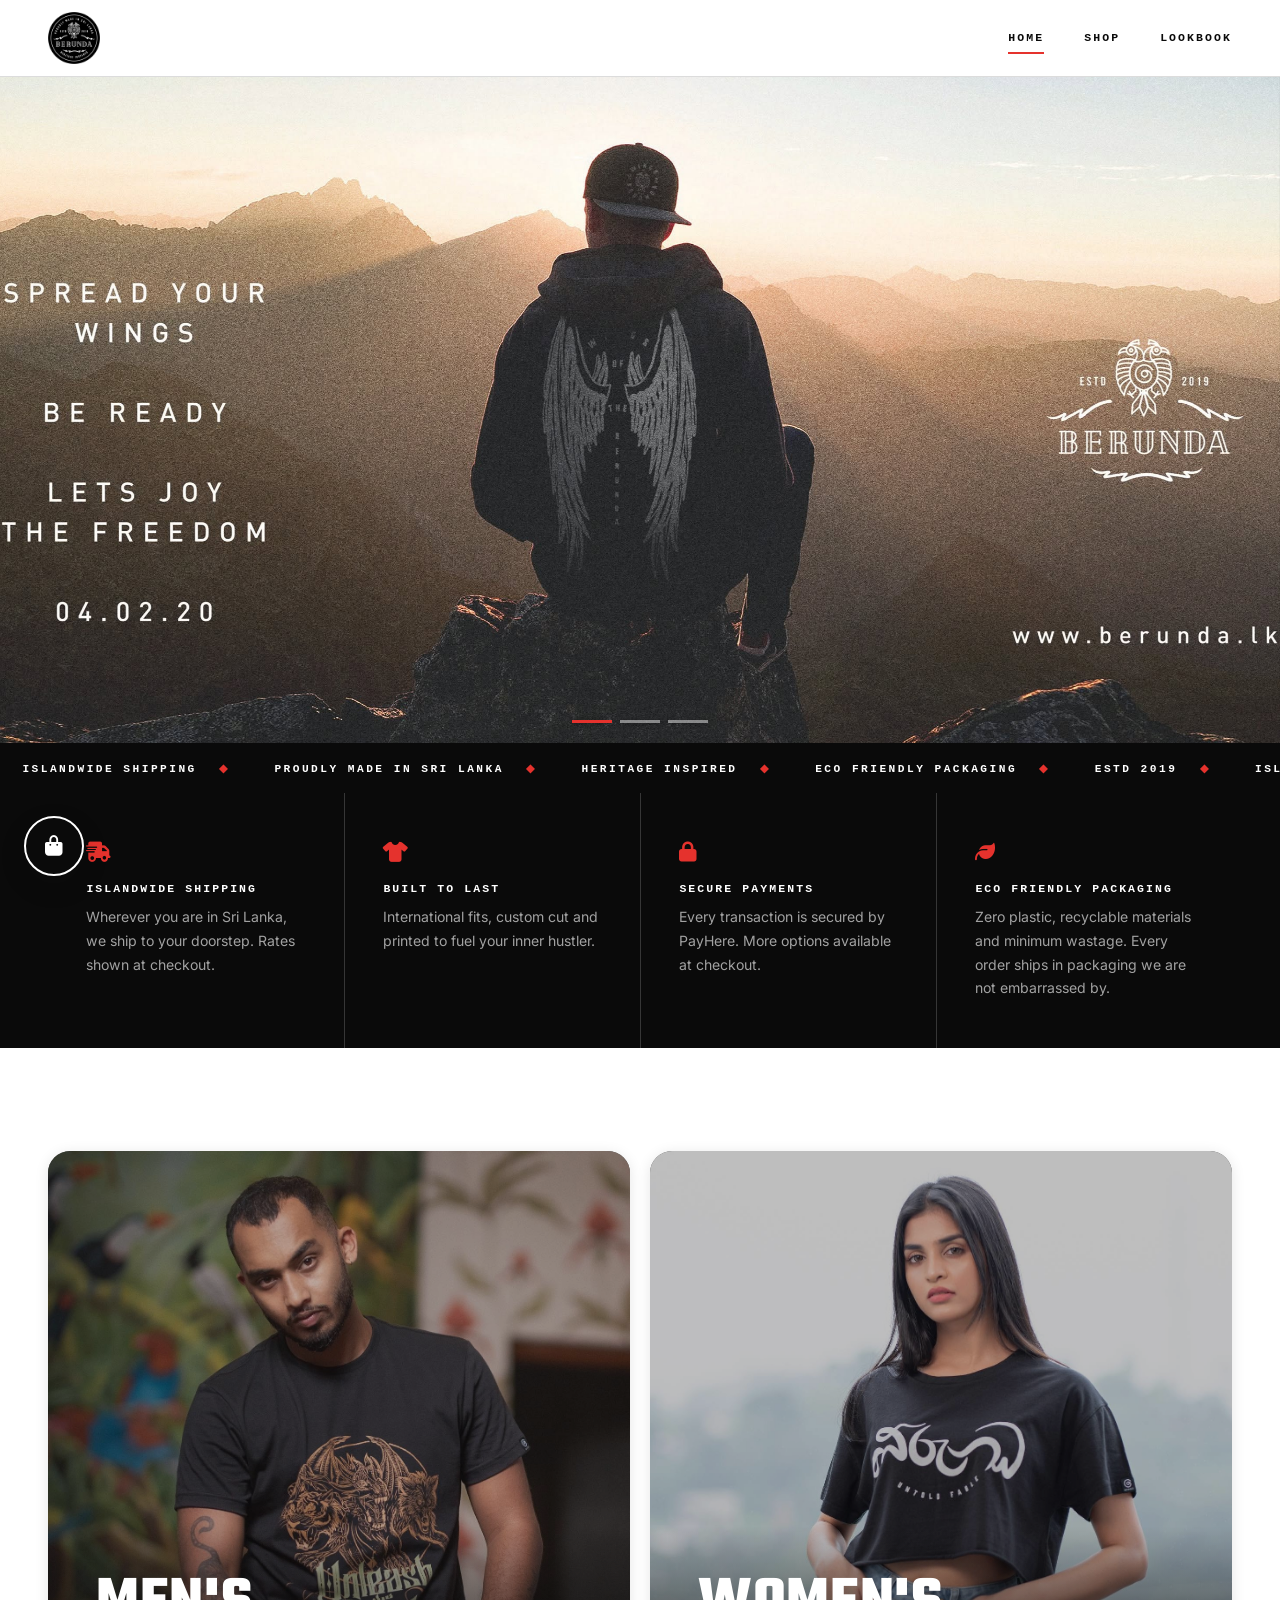
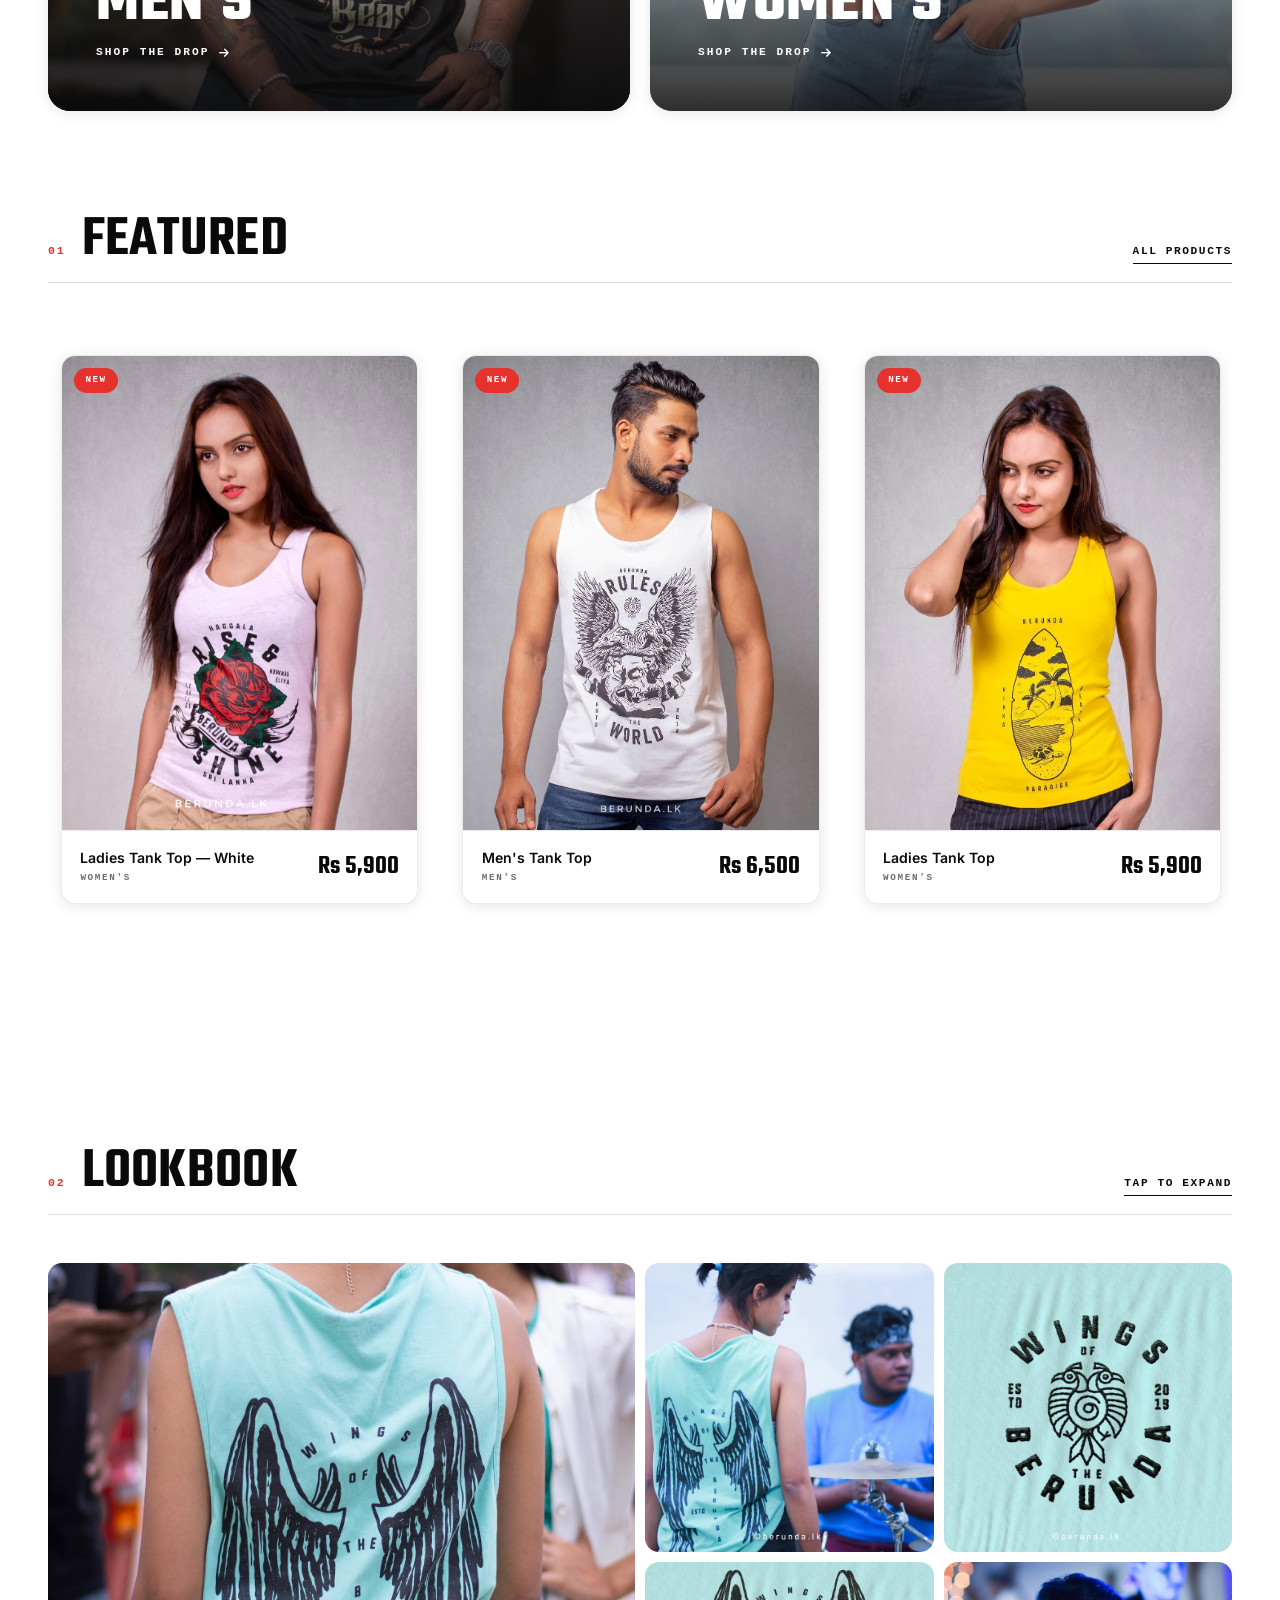
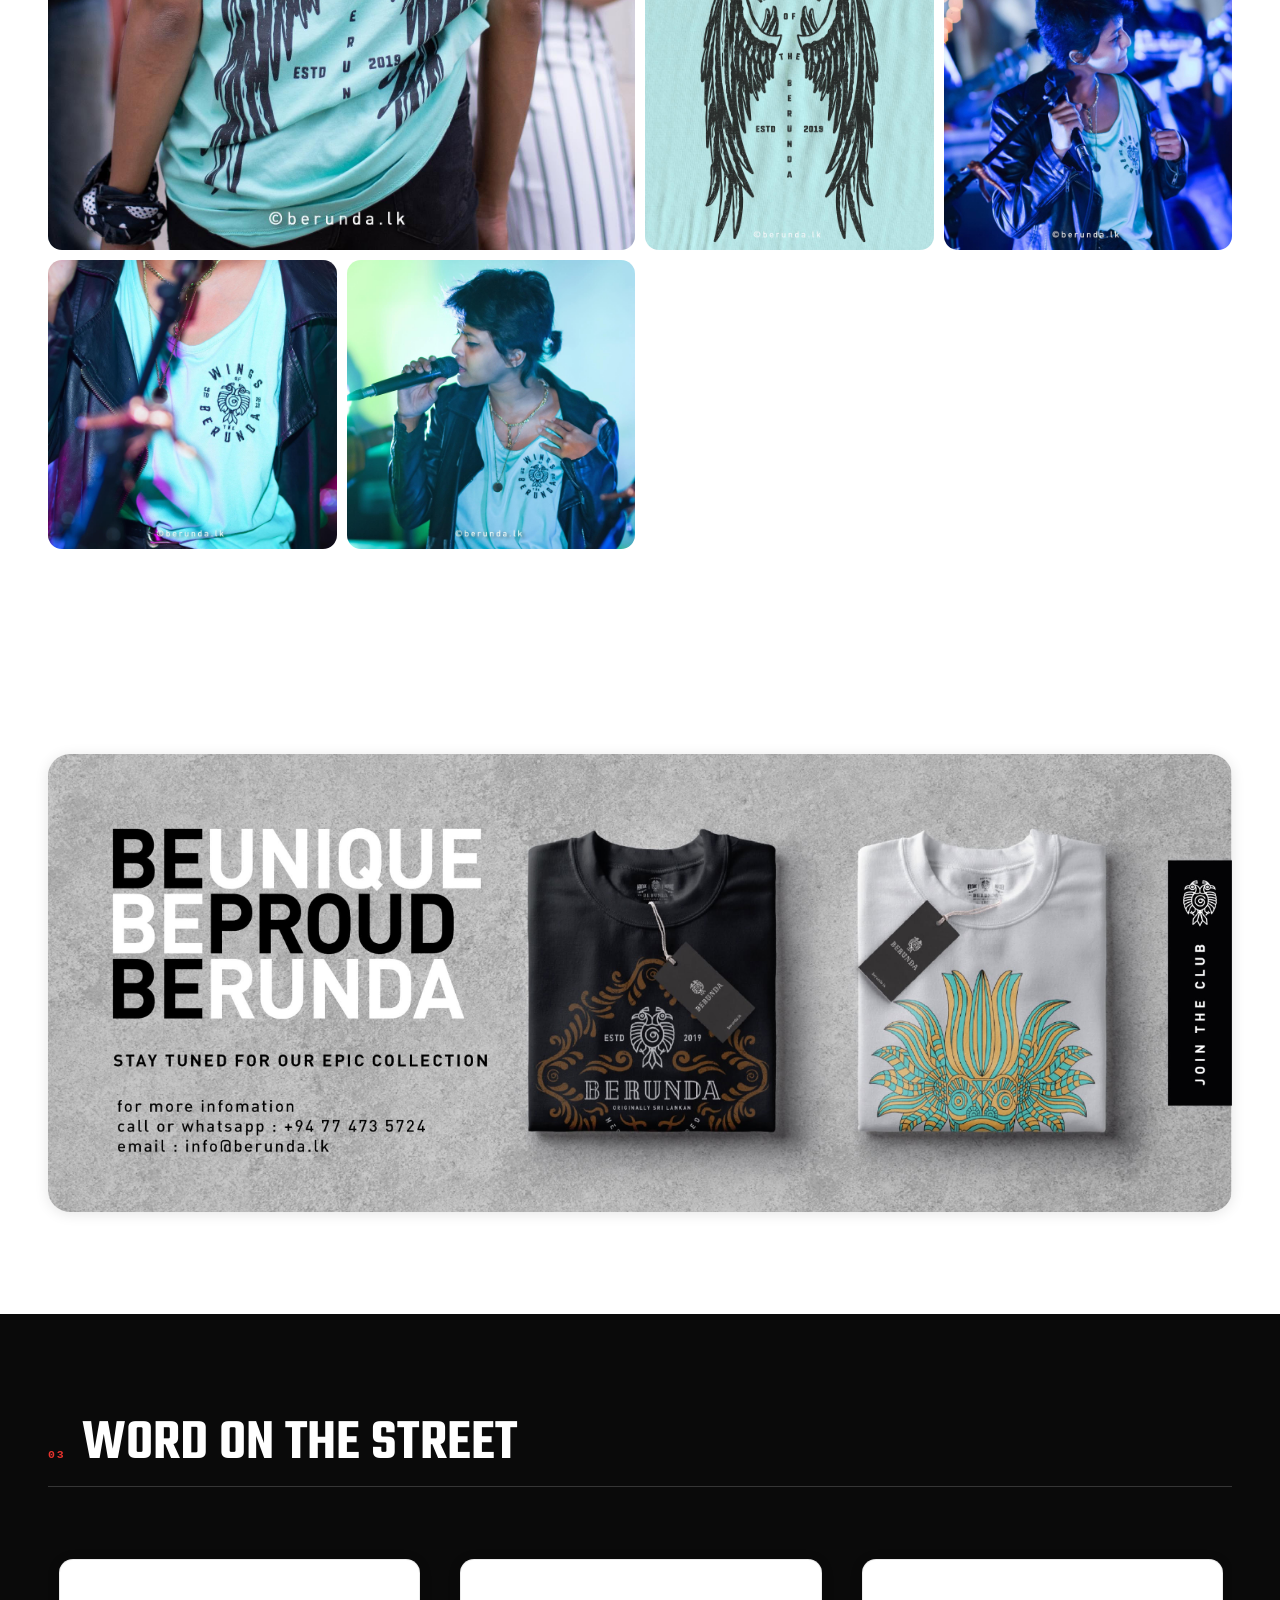
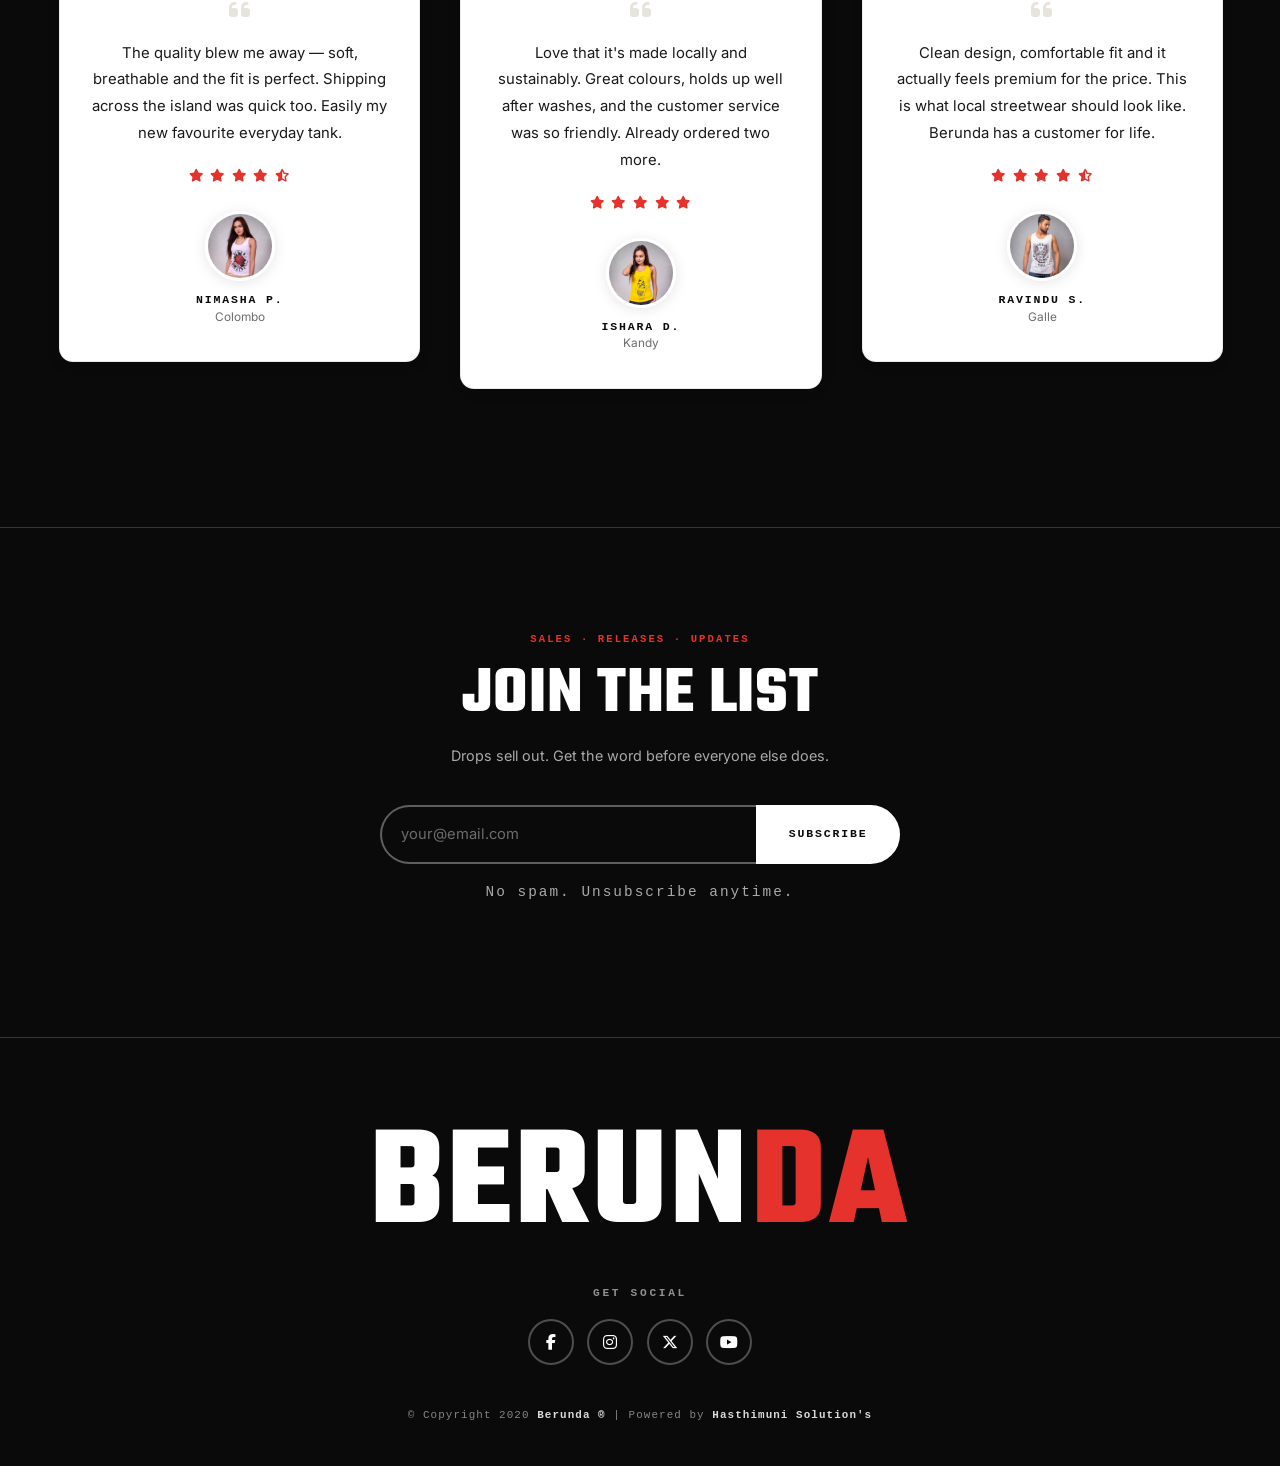
==== commit d0854207: "Focus stage: solid black backdrop, and centre the card properly The backdrop was a 55% black wash wi" ====
--- a/index.html
+++ b/index.html
@@ -241,7 +241,7 @@
 
         <!-- Owl slider, home page only: on mobile it shows one product at a time,
              which is the whole point of keeping it here. -->
-        <div class="products-carousel owl-carousel">
+        <div class="products-carousel owl-carousel owl-theme">
 
             <div class="product">
                 <div class="box">
@@ -313,6 +313,9 @@
 
     <!-- end of featured products -->
 
+    <!-- Stands in for the navbar while the focus stage is running. -->
+    <p class="focus-title" aria-hidden="true">Featured</p>
+
     <!-- lookbook -->
 
     <section class="lookbook section" id="lookbook">
@@ -388,7 +391,7 @@
                 <h2>Word on the Street</h2>
             </div>
 
-            <div class="testimonial-carousel owl-carousel">
+            <div class="testimonial-carousel owl-carousel owl-theme">
 
                 <div class="testi">
                     <div class="single-testi">
--- a/css/style.css
+++ b/css/style.css
@@ -61,6 +61,13 @@
 
     --line: rgba(10, 10, 10, 0.14);
     --line-soft: rgba(10, 10, 10, 0.08);
+
+    /* Dark section bands. Kept separate from --bone, which stays a light tint
+       for small surfaces like the modal close hover. */
+    --band: #0a0a0a;
+    --band-ink: #ffffff;
+    --band-muted: rgba(255, 255, 255, 0.62);
+    --band-line: rgba(255, 255, 255, 0.18);
 
     --display: Teko, "Oswald", "Arial Narrow", sans-serif;
     --body: Inter, -apple-system, BlinkMacSystemFont, "Segoe UI", Roboto, Helvetica, Arial, sans-serif;
@@ -460,6 +467,9 @@
 footer {
     background: var(--ink);
     color: var(--paper);
+    /* The newsletter block above is the same near-black, so without this the
+       two run together as one slab. */
+    border-top: 1px solid var(--band-line);
     padding: clamp(3.5rem, 8vw, 5.5rem) 0 2.5rem;
     text-align: center;
 }
--- a/css/home.css
+++ b/css/home.css
@@ -74,8 +74,9 @@
 /*------value props------*/
 
 .props {
-    background: var(--bone);
-    border-bottom: 1px solid var(--line);
+    background: var(--band);
+    color: var(--band-ink);
+    border-bottom: 0;
 }
 
 .props-grid {
@@ -85,7 +86,7 @@
 
 .prop {
     padding: clamp(2rem, 4vw, 3rem) clamp(1.25rem, 3vw, 2.5rem);
-    border-left: 1px solid var(--line);
+    border-left: 1px solid var(--band-line);
     text-align: left;
 }
 
@@ -99,6 +100,7 @@
 }
 
 .prop h3 {
+    color: var(--band-ink);
     margin: 1.1rem 0 0.6rem;
     font-family: var(--mono);
     font-size: 0.72rem;
@@ -111,7 +113,7 @@
     margin: 0;
     font-size: 0.88rem;
     line-height: 1.7;
-    color: var(--muted);
+    color: var(--band-muted);
 }
 
 /* Four across becomes two-by-two, then a single column. The dividers have to
@@ -126,7 +128,7 @@
     }
 
     .prop:nth-child(n+3) {
-        border-top: 1px solid var(--line);
+        border-top: 1px solid var(--band-line);
     }
 }
 
@@ -137,7 +139,7 @@
 
     .prop {
         border-left: 0;
-        border-top: 1px solid var(--line);
+        border-top: 1px solid var(--band-line);
     }
 
     .prop:first-child {
@@ -436,7 +438,16 @@
 /*------testimonials------*/
 
 .reviews {
-    background: var(--bone);
+    background: var(--band);
+}
+
+/* The white cards carry the content, so only the section head needs flipping. */
+.reviews .sec-head {
+    border-bottom-color: var(--band-line);
+}
+
+.reviews .sec-head h2 {
+    color: var(--band-ink);
 }
 
 .testi {
@@ -530,6 +541,7 @@
 
 .signup {
     background: var(--ink);
+    border-top: 1px solid var(--band-line);
     color: var(--paper);
     text-align: center;
     padding: clamp(3.5rem, 8vw, 6rem) 0;
@@ -728,6 +740,28 @@
    scrolling stays native the whole way through, so the user can always leave
    by carrying on in either direction. Nothing here calls preventDefault. */
 
+/* Stands in for the navbar while the stage is running. Hidden until then. */
+.focus-title {
+    display: none;
+    position: fixed;
+    top: 0;
+    left: 0;
+    right: 0;
+    z-index: 1016;
+    margin: 0;
+    padding: 1rem var(--gutter);
+    text-align: center;
+    font-family: var(--display);
+    font-size: 1.55rem;
+    font-weight: 600;
+    letter-spacing: 0.16em;
+    text-transform: uppercase;
+    color: var(--paper);
+    pointer-events: none;
+    opacity: 0;
+    transition: opacity var(--dur) var(--ease);
+}
+
 .focus-exit {
     display: none;
     margin: 1.25rem 0 0;
@@ -750,18 +784,13 @@
     /* Below the navbar (1030) on purpose — leaving the nav reachable is the
        escape hatch of last resort. */
     z-index: 1010;
-    background: rgba(10, 10, 10, 0.82);
+    /* Solid, not a translucent wash: at 55% over a white page this composited
+       to grey rather than reading as black. The element's own opacity is what
+       js/focus-stage.js ramps, so this stays fully opaque. */
+    background: var(--ink);
     opacity: 0;
     pointer-events: none;
     will-change: opacity;
-}
-
-@supports (backdrop-filter: blur(1px)) or (-webkit-backdrop-filter: blur(1px)) {
-    .focus-veil {
-        background: rgba(10, 10, 10, 0.55);
-        backdrop-filter: blur(10px);
-        -webkit-backdrop-filter: blur(10px);
-    }
 }
 
 @media (max-width: 767px) {
@@ -779,38 +808,155 @@
         top: 0;
         display: flex;
         align-items: center;
+        /* svh is the viewport with the browser chrome showing. Plain vh
+           measures the taller chrome-hidden viewport, so on a phone the
+           content runs past the bottom of what is actually on screen and the
+           card gets cut off. */
         min-height: 100vh;
+        min-height: 100svh;
         z-index: 1015;
+    }
+
+    /* The section head is replaced by the fixed title while pinned, which also
+       buys back the vertical space the card needs. */
+    .focus-stage.is-armed .sec-head {
+        display: none;
+    }
+
+    /* Card sized against the visible viewport so it always fits whole. The
+       title is fixed to the top, so the content reserves room for it rather
+       than being centred underneath it. */
+    /* Cap the card's WIDTH, not the image's height. Pinning the height would
+       override the 3/4 ratio and leave a landscape image on a narrow screen.
+       Width = height x 3/4, so 39svh of width yields 52svh of image. */
+    .focus-stage.is-armed {
+        --focus-card-w: 39svh;
+    }
+
+    .focus-stage.is-armed .box {
+        max-width: min(100%, var(--focus-card-w));
+        margin-left: auto;
+        margin-right: auto;
+    }
+
+    /* Symmetric, so the card centres on the screen rather than sitting high. */
+    .focus-stage.is-armed .product {
+        padding: 24px 12px 24px;
+    }
+
+    body.focus-on .focus-title {
+        display: block;
+        opacity: 1;
+    }
+
+    /* Navbar and cart button step aside so only the product is on screen. */
+    body.focus-on .navbar {
+        opacity: 0;
+        pointer-events: none;
+        transform: translateY(-100%);
+    }
+
+    body.focus-on .cart-fab {
+        opacity: 0;
+        pointer-events: none;
+        transform: translateY(24px) scale(0.9);
+    }
+
+    .navbar,
+    .cart-fab {
+        transition: opacity var(--dur) var(--ease), transform var(--dur) var(--ease);
     }
 
     .focus-stage.is-armed .focus-inner {
         width: 100%;
-        padding: 0 var(--gutter);
+        padding-left: var(--gutter);
+        padding-right: var(--gutter);
+        padding-bottom: 0;
+    }
+
+    /* Only the card participates in the centring. The dots and the two hints
+       are lifted out of the flow, otherwise their height drags the card up off
+       the middle of the screen. */
+    .focus-stage.is-armed .owl-theme .owl-dots {
+        position: absolute;
+        left: 0;
+        right: 0;
+        bottom: -2.4rem;
+        margin-top: 0 !important;
+    }
+
+    .focus-stage.is-armed .swipe-hint,
+    .focus-stage.is-armed .focus-exit {
+        position: absolute;
+        left: 0;
+        right: 0;
+        margin: 0;
+    }
+
+    .focus-stage.is-armed .swipe-hint {
+        bottom: 3.1rem;
+    }
+
+    .focus-stage.is-armed .focus-exit {
+        bottom: 1.3rem;
     }
 
     .focus-stage.is-armed .focus-exit {
         display: block;
     }
 
-    /* Section head and price text sit on the dark veil once pinned. */
-    body.focus-on .focus-stage.is-armed .sec-head h2,
-    body.focus-on .focus-stage.is-armed .sec-link {
-        color: var(--paper);
-    }
-
-    body.focus-on .focus-stage.is-armed .sec-head {
-        border-bottom-color: rgba(255, 255, 255, 0.25);
-    }
-
-    body.focus-on .focus-stage.is-armed .sec-link {
-        border-bottom-color: rgba(255, 255, 255, 0.4);
-    }
-
-    body.focus-on .focus-stage.is-armed .swipe-hint,
+    /* Only the product row stays legible. The section head and the swipe hint
+       are chrome, so they recede with the rest of the page rather than riding
+       on top of the backdrop. They keep their box, so nothing shifts. */
+    .focus-stage.is-armed .swipe-hint,
+    .focus-stage.is-armed .focus-exit {
+        transition: opacity var(--dur) var(--ease), filter var(--dur) var(--ease);
+    }
+
+    body.focus-on .focus-stage.is-armed .swipe-hint {
+        opacity: 0.16;
+        filter: blur(3px);
+    }
+
+    /* The one exception: this says how to get out, so it stays readable. */
     body.focus-on .focus-stage.is-armed .focus-exit {
-        color: rgba(255, 255, 255, 0.6);
-    }
-}
+        color: rgba(255, 255, 255, 0.55);
+    }
+
+    body.focus-on .focus-stage.is-armed .products-carousel {
+        opacity: 1;
+        filter: none;
+    }
+}
+
+/* A phone on its side is still under 767px wide, so the stage arms with barely
+   any height to work with. Shrink the card and drop the optional hint rather
+   than letting the fixed title sit on top of the product. */
+@media (max-width: 767px) and (max-height: 520px) {
+
+    .focus-title {
+        padding: 0.35rem var(--gutter);
+        font-size: 0.95rem;
+    }
+
+    /* Sized so the centred card still clears the label above it. */
+    .focus-stage.is-armed {
+        --focus-card-w: 32svh;
+    }
+
+    .focus-stage.is-armed .product {
+        padding: 12px;
+    }
+
+    .focus-stage.is-armed .swipe-hint {
+        display: none;
+    }
+
+    .focus-stage.is-armed .owl-theme .owl-dots {
+        margin-top: 0.6rem !important;
+    }
+}
+
 
 /* The effect is decorative. If motion is unwelcome, leave the section as a
    plain block — js/focus-stage.js never arms it. */
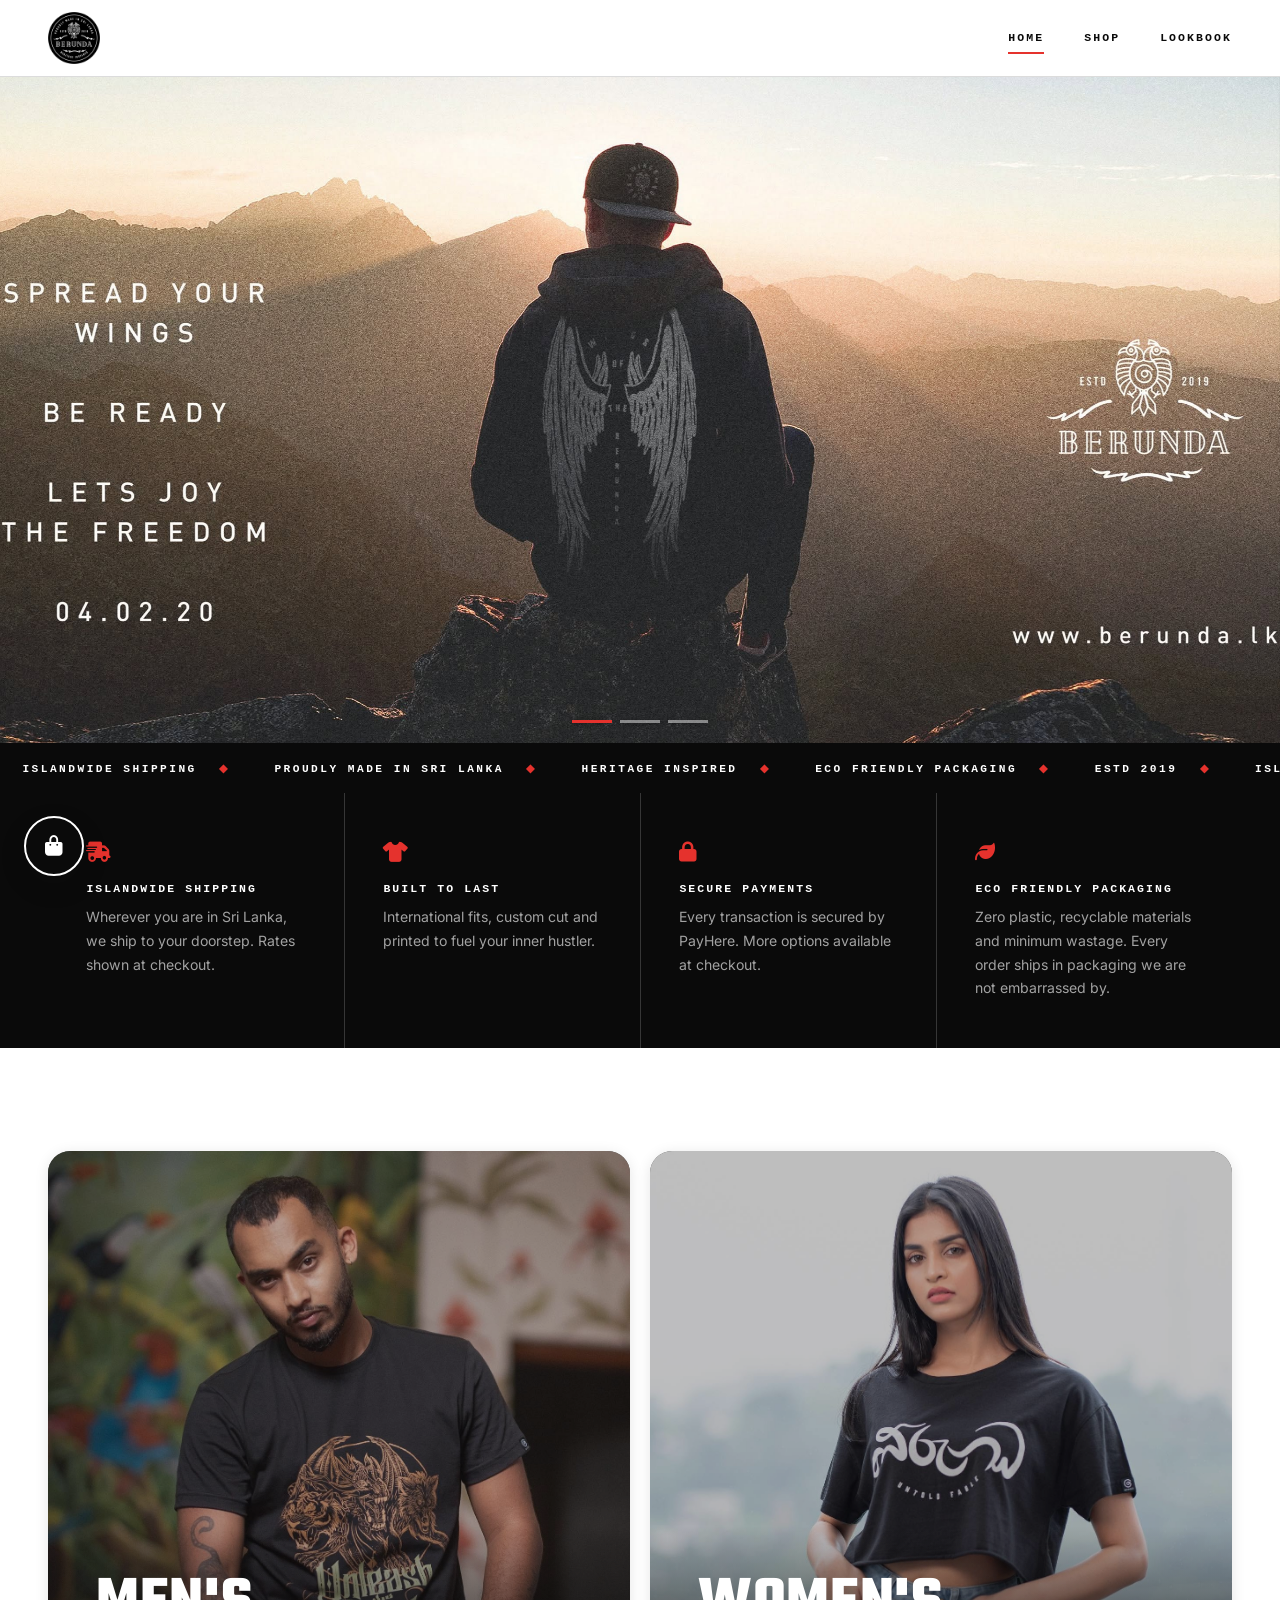
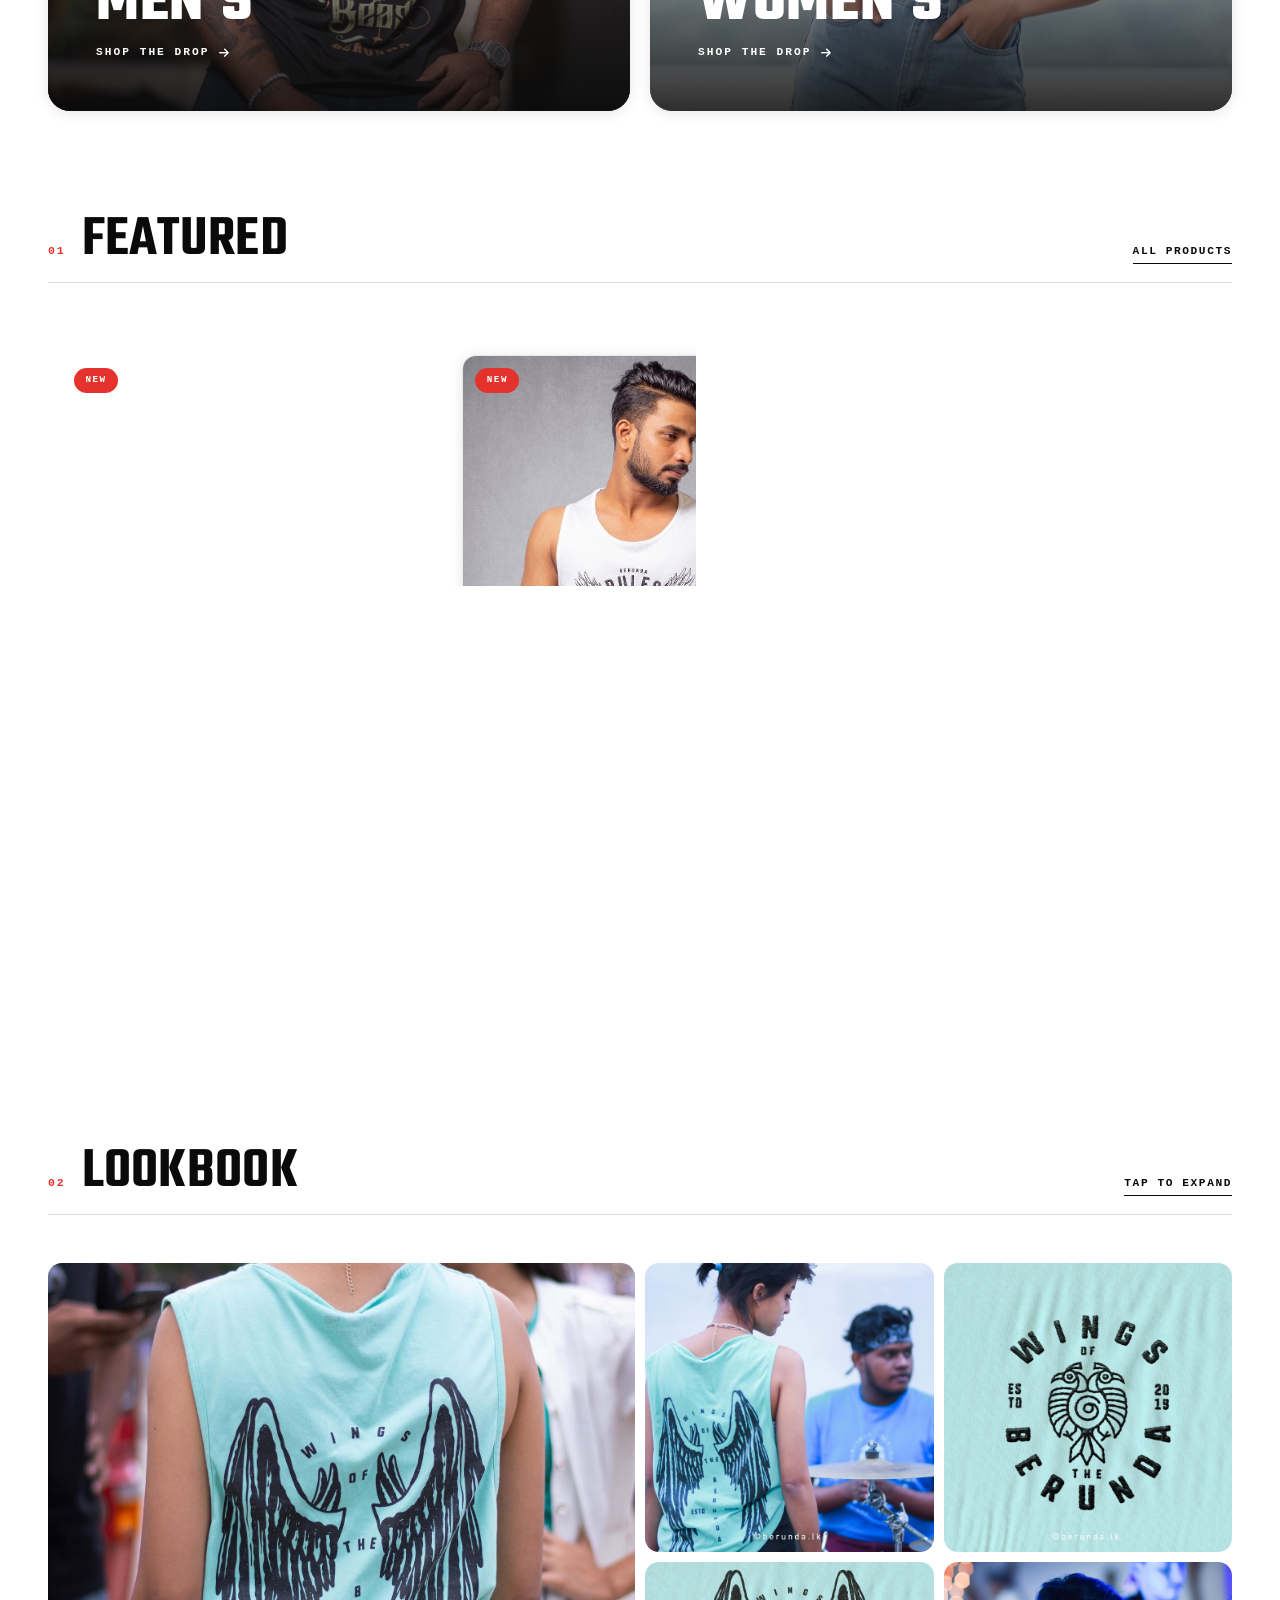
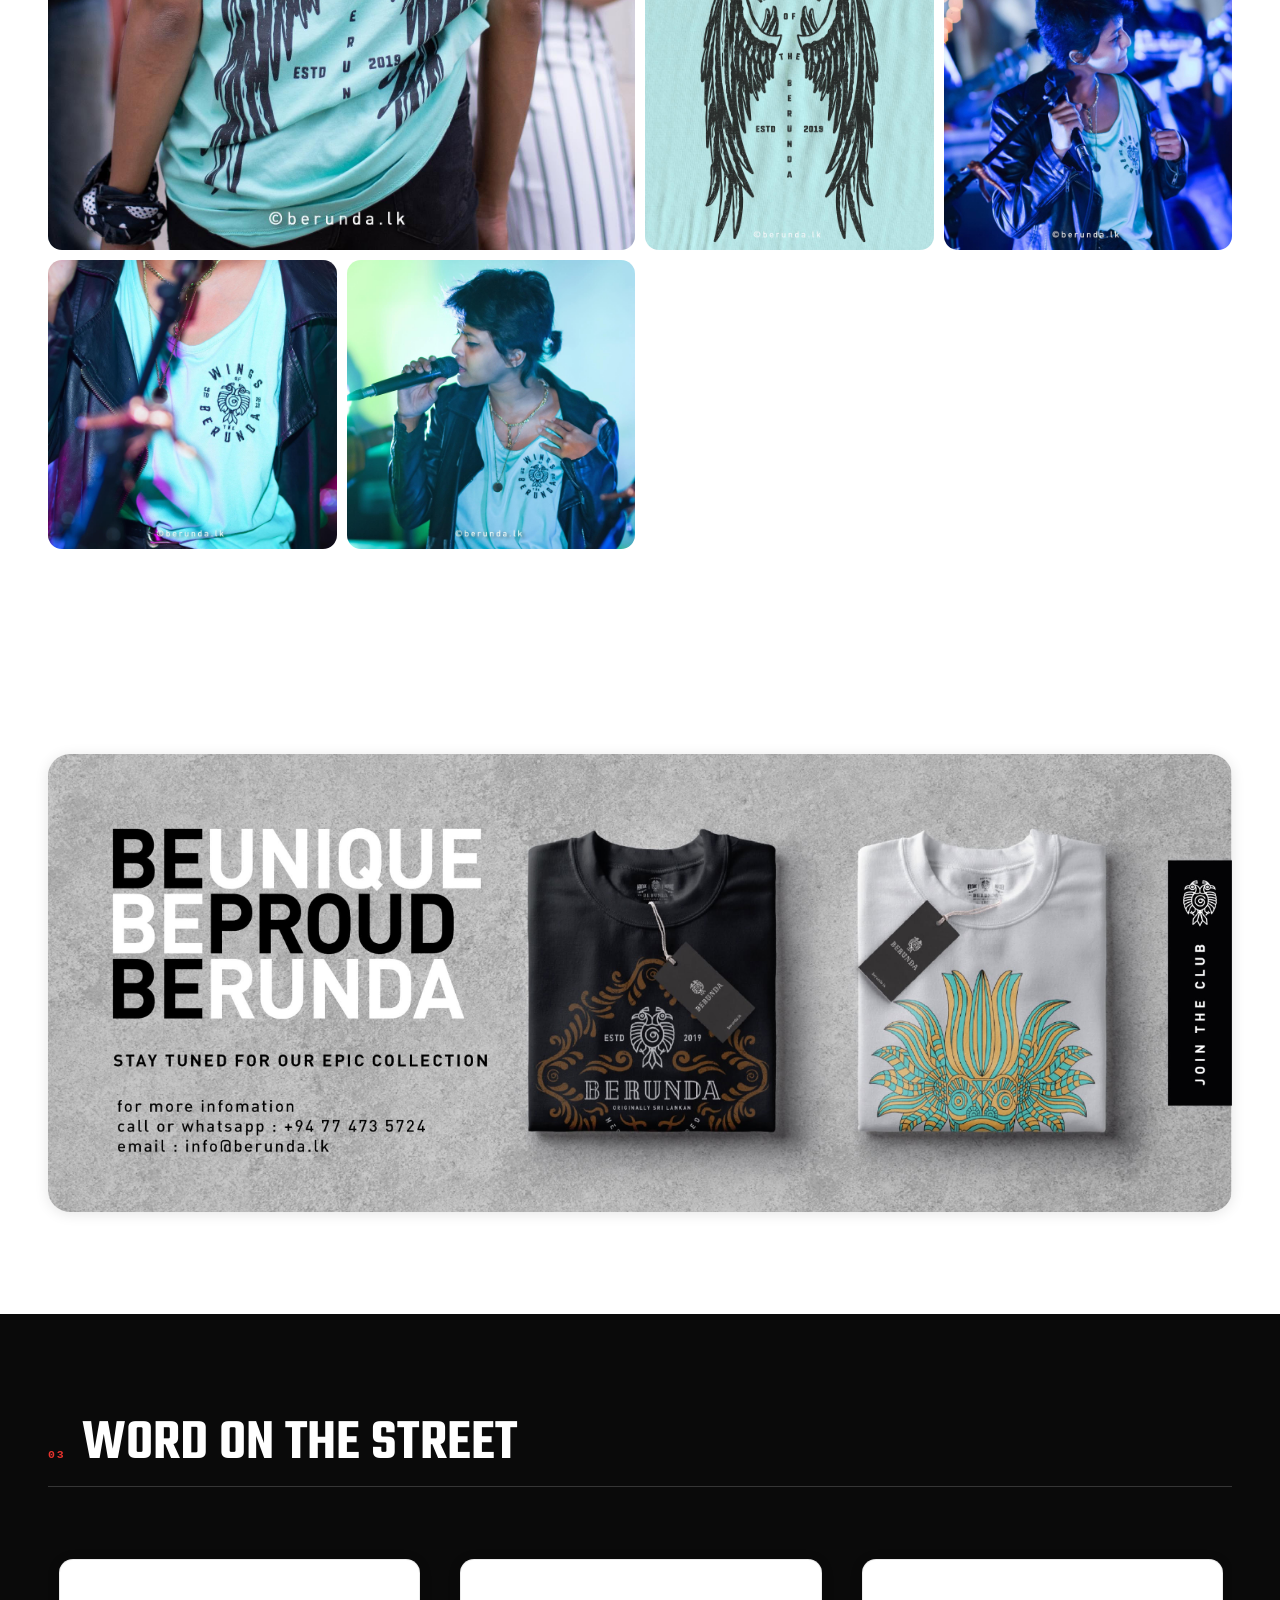
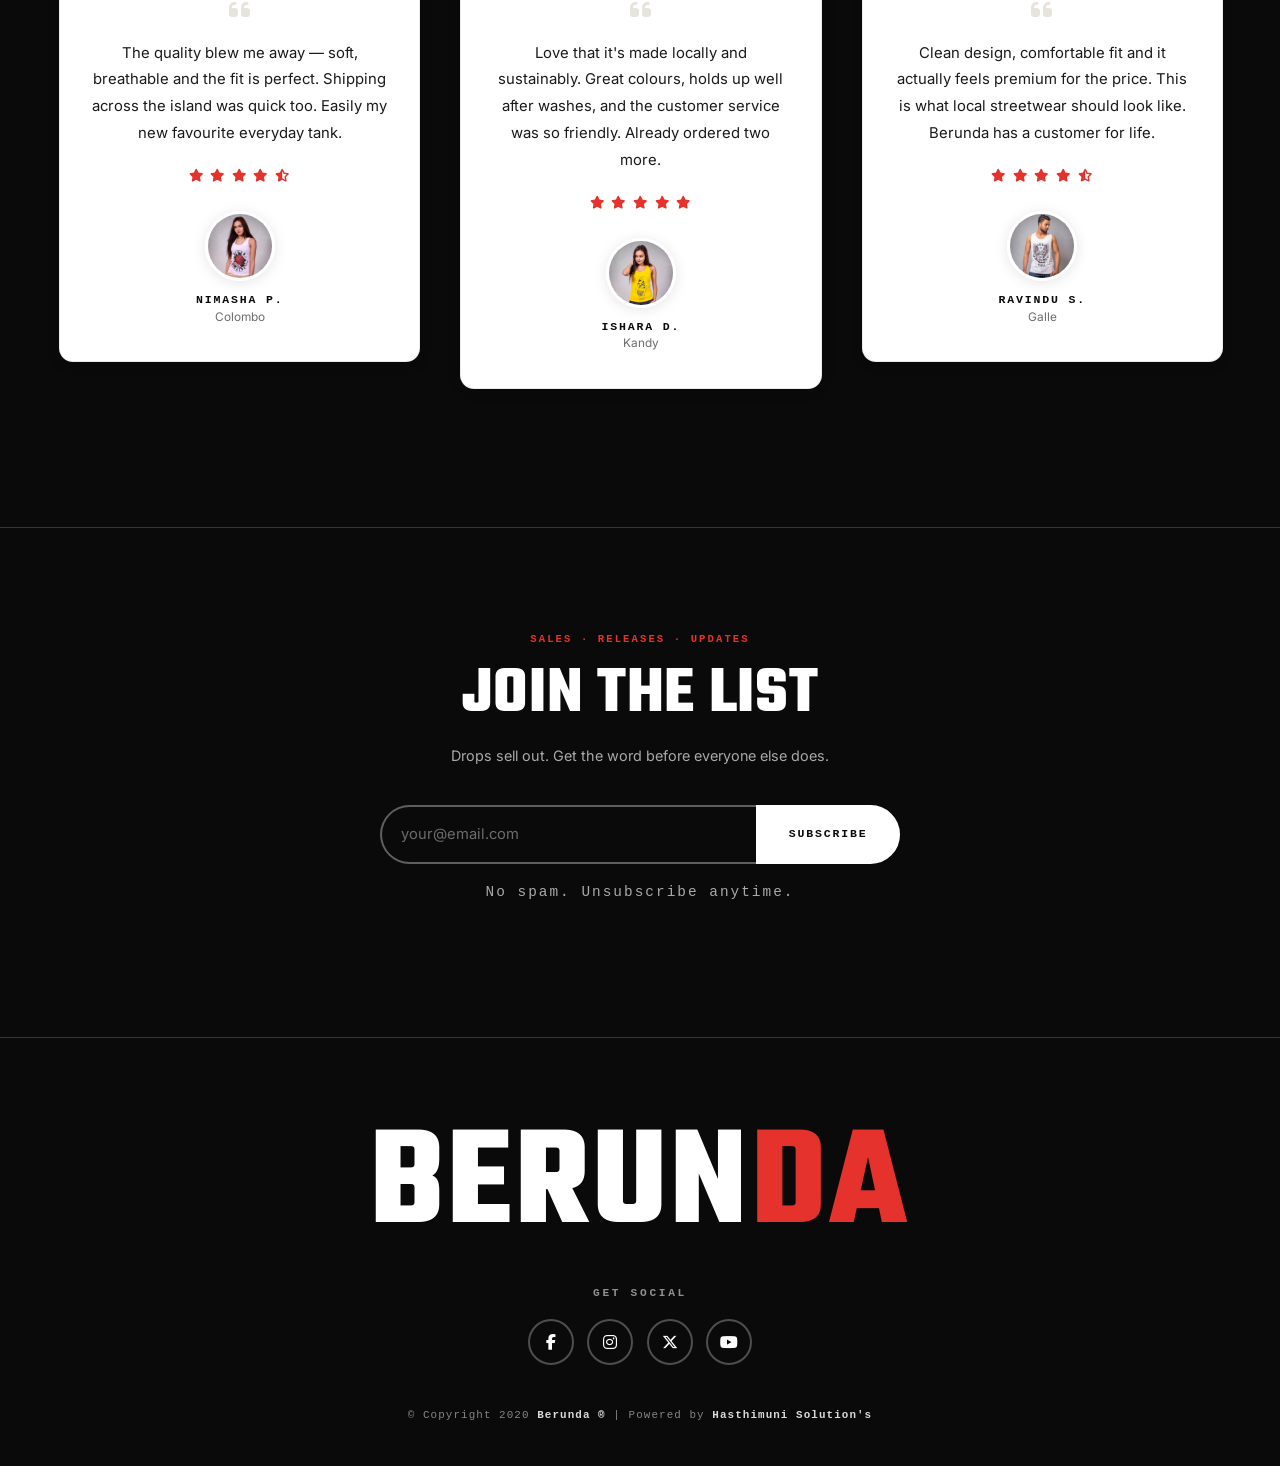
==== commit 429bff83: "Remove the "Swipe for more" hint Dropped from the markup along with its base styles in slider.css an" ====
--- a/index.html
+++ b/index.html
@@ -233,6 +233,11 @@
       <div class="focus-pin">
         <div class="focus-inner">
 
+        <!-- Stands in for the navbar while the focus stage is running. Lives in
+             here so it can sit just above the card instead of being pinned to
+             the top of the viewport, which left a big gap on a tall screen. -->
+        <p class="focus-title" aria-hidden="true">Featured</p>
+
         <div class="sec-head">
             <span class="sec-num">01</span>
             <h2>Featured</h2>
@@ -303,8 +308,6 @@
 
         </div>
 
-        <p class="swipe-hint"><i class="fa-solid fa-hand-pointer" aria-hidden="true"></i> Swipe for more</p>
-
         <p class="focus-exit" aria-hidden="true">Keep scrolling to carry on</p>
 
         </div>
@@ -313,8 +316,6 @@
 
     <!-- end of featured products -->
 
-    <!-- Stands in for the navbar while the focus stage is running. -->
-    <p class="focus-title" aria-hidden="true">Featured</p>
 
     <!-- lookbook -->
 
@@ -566,9 +567,13 @@
             autoplayHoverPause: true,
             dots: true,
             responsive: {
-                0: { items: 1 },
-                600: { items: 2 },
-                1000: { items: 3 }
+                // No margin on phones. One card shows at a time, so the gap buys
+                // nothing, and it makes the slide step exactly the slot width —
+                // there is no leftover margin for a swipe to settle against and
+                // knock the card off centre.
+                0: { items: 1, margin: 0 },
+                600: { items: 2, margin: 20 },
+                1000: { items: 3, margin: 20 }
             }
         });
 
--- a/css/style.css
+++ b/css/style.css
@@ -61,6 +61,10 @@
 
     --line: rgba(10, 10, 10, 0.14);
     --line-soft: rgba(10, 10, 10, 0.08);
+
+    /* Backdrop behind the featured product. A mid charcoal rather than black,
+       so the white card reads as lit against it. */
+    --matt: #303030;
 
     /* Dark section bands. Kept separate from --bone, which stays a light tint
        for small surfaces like the modal close hover. */
--- a/css/home.css
+++ b/css/home.css
@@ -743,18 +743,12 @@
 /* Stands in for the navbar while the stage is running. Hidden until then. */
 .focus-title {
     display: none;
-    position: fixed;
-    top: 0;
-    left: 0;
-    right: 0;
-    z-index: 1016;
     margin: 0;
-    padding: 1rem var(--gutter);
     text-align: center;
     font-family: var(--display);
-    font-size: 1.55rem;
     font-weight: 600;
-    letter-spacing: 0.16em;
+    line-height: 1;
+    letter-spacing: 0.14em;
     text-transform: uppercase;
     color: var(--paper);
     pointer-events: none;
@@ -787,7 +781,7 @@
     /* Solid, not a translucent wash: at 55% over a white page this composited
        to grey rather than reading as black. The element's own opacity is what
        js/focus-stage.js ramps, so this stays fully opaque. */
-    background: var(--ink);
+    background-color: var(--matt);
     opacity: 0;
     pointer-events: none;
     will-change: opacity;
@@ -830,7 +824,7 @@
        override the 3/4 ratio and leave a landscape image on a narrow screen.
        Width = height x 3/4, so 39svh of width yields 52svh of image. */
     .focus-stage.is-armed {
-        --focus-card-w: 39svh;
+        --focus-card-w: 37svh;
     }
 
     .focus-stage.is-armed .box {
@@ -839,14 +833,31 @@
         margin-right: auto;
     }
 
-    /* Symmetric, so the card centres on the screen rather than sitting high. */
+    /* Even all round, and wide enough for the shadow. The owl stage clips with
+       overflow:hidden on every side, so 12px of side padding against a 14px
+       blur sheared the card's shadow off flat — worse on the right, where
+       owl's fractional item width leaves a little less room. */
     .focus-stage.is-armed .product {
-        padding: 24px 12px 24px;
+        padding: 24px;
+    }
+
+    /* Anchored to the top of the card rather than the top of the screen, so
+       the two stay a fixed distance apart whatever the screen height. */
+    .focus-stage.is-armed .focus-inner {
+        position: relative;
     }
 
     body.focus-on .focus-title {
         display: block;
         opacity: 1;
+        position: absolute;
+        left: 0;
+        right: 0;
+        /* --focus-title-lift is measured by js/focus-stage.js so the label sits
+           midway between the top of the screen and the top of the card. The
+           fallback keeps it just above the card if the script has not run. */
+        bottom: calc(100% + var(--focus-title-lift, 0.35rem));
+        font-size: 2.1rem;
     }
 
     /* Navbar and cart button step aside so only the product is on screen. */
@@ -885,7 +896,6 @@
         margin-top: 0 !important;
     }
 
-    .focus-stage.is-armed .swipe-hint,
     .focus-stage.is-armed .focus-exit {
         position: absolute;
         left: 0;
@@ -893,12 +903,13 @@
         margin: 0;
     }
 
-    .focus-stage.is-armed .swipe-hint {
-        bottom: 3.1rem;
-    }
-
+    /* Anchored below the card, not to the bottom of the screen. .focus-inner
+       became the containing block when it was made relative for the label, and
+       it is only as tall as the card — so a `bottom` value put these behind it.
+       Measuring down from its bottom edge keeps them under the dots. */
     .focus-stage.is-armed .focus-exit {
-        bottom: 1.3rem;
+        top: calc(100% + 4.2rem);
+        bottom: auto;
     }
 
     .focus-stage.is-armed .focus-exit {
@@ -908,14 +919,8 @@
     /* Only the product row stays legible. The section head and the swipe hint
        are chrome, so they recede with the rest of the page rather than riding
        on top of the backdrop. They keep their box, so nothing shifts. */
-    .focus-stage.is-armed .swipe-hint,
     .focus-stage.is-armed .focus-exit {
         transition: opacity var(--dur) var(--ease), filter var(--dur) var(--ease);
-    }
-
-    body.focus-on .focus-stage.is-armed .swipe-hint {
-        opacity: 0.16;
-        filter: blur(3px);
     }
 
     /* The one exception: this says how to get out, so it stays readable. */
@@ -934,9 +939,12 @@
    than letting the fixed title sit on top of the product. */
 @media (max-width: 767px) and (max-height: 520px) {
 
-    .focus-title {
-        padding: 0.35rem var(--gutter);
-        font-size: 0.95rem;
+    body.focus-on .focus-title {
+        font-size: 1.3rem;
+    }
+
+    .focus-stage.is-armed .focus-exit {
+        top: calc(100% + 3.4rem);
     }
 
     /* Sized so the centred card still clears the label above it. */
@@ -945,11 +953,7 @@
     }
 
     .focus-stage.is-armed .product {
-        padding: 12px;
-    }
-
-    .focus-stage.is-armed .swipe-hint {
-        display: none;
+        padding: 12px 24px;
     }
 
     .focus-stage.is-armed .owl-theme .owl-dots {
--- a/css/slider.css
+++ b/css/slider.css
@@ -273,25 +273,3 @@
     background: var(--signal);
 }
 
-/* Hint that the row scrolls — mobile shows one card at a time by design. */
-.swipe-hint {
-    display: none;
-    margin: 1rem 0 0;
-    font-family: var(--mono);
-    font-size: 0.62rem;
-    font-weight: 700;
-    letter-spacing: 0.18em;
-    text-transform: uppercase;
-    color: var(--muted);
-    text-align: center;
-}
-
-.swipe-hint i {
-    color: var(--signal);
-}
-
-@media (max-width: 600px) {
-    .swipe-hint {
-        display: block;
-    }
-}
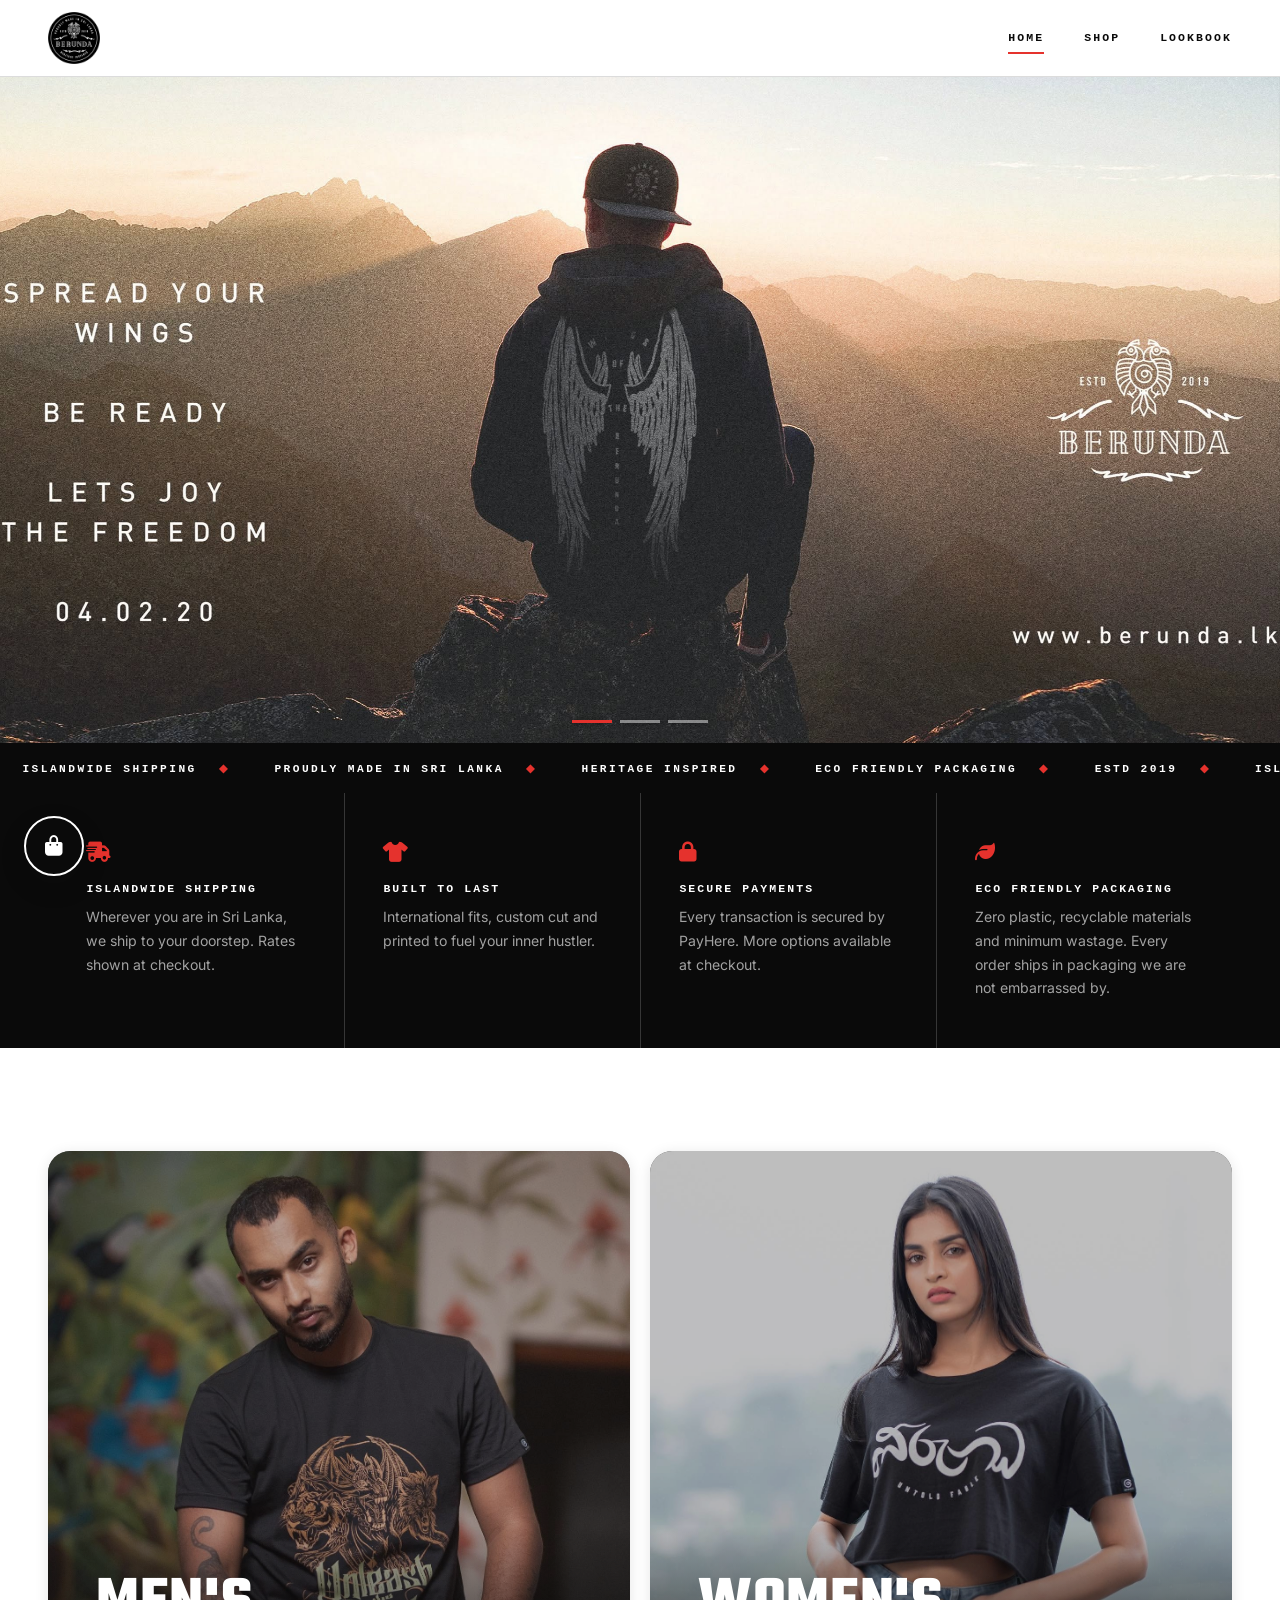
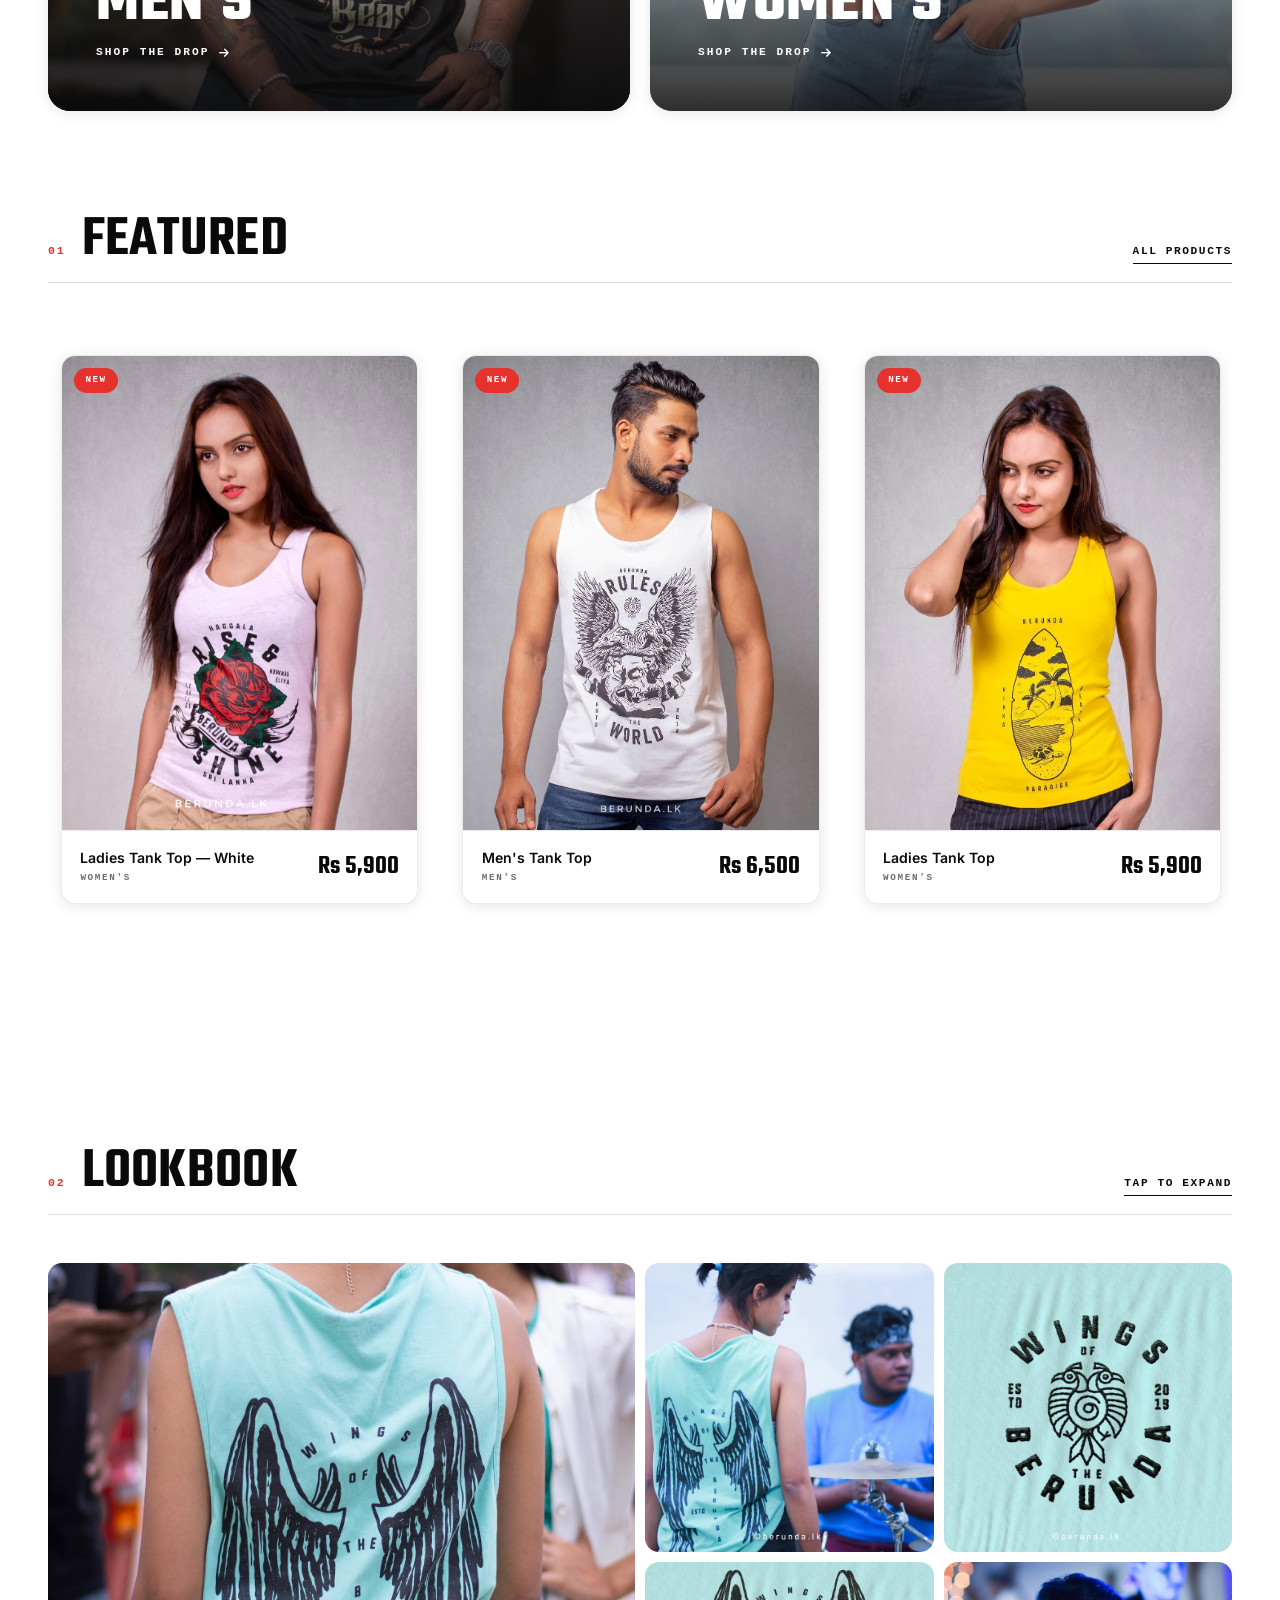
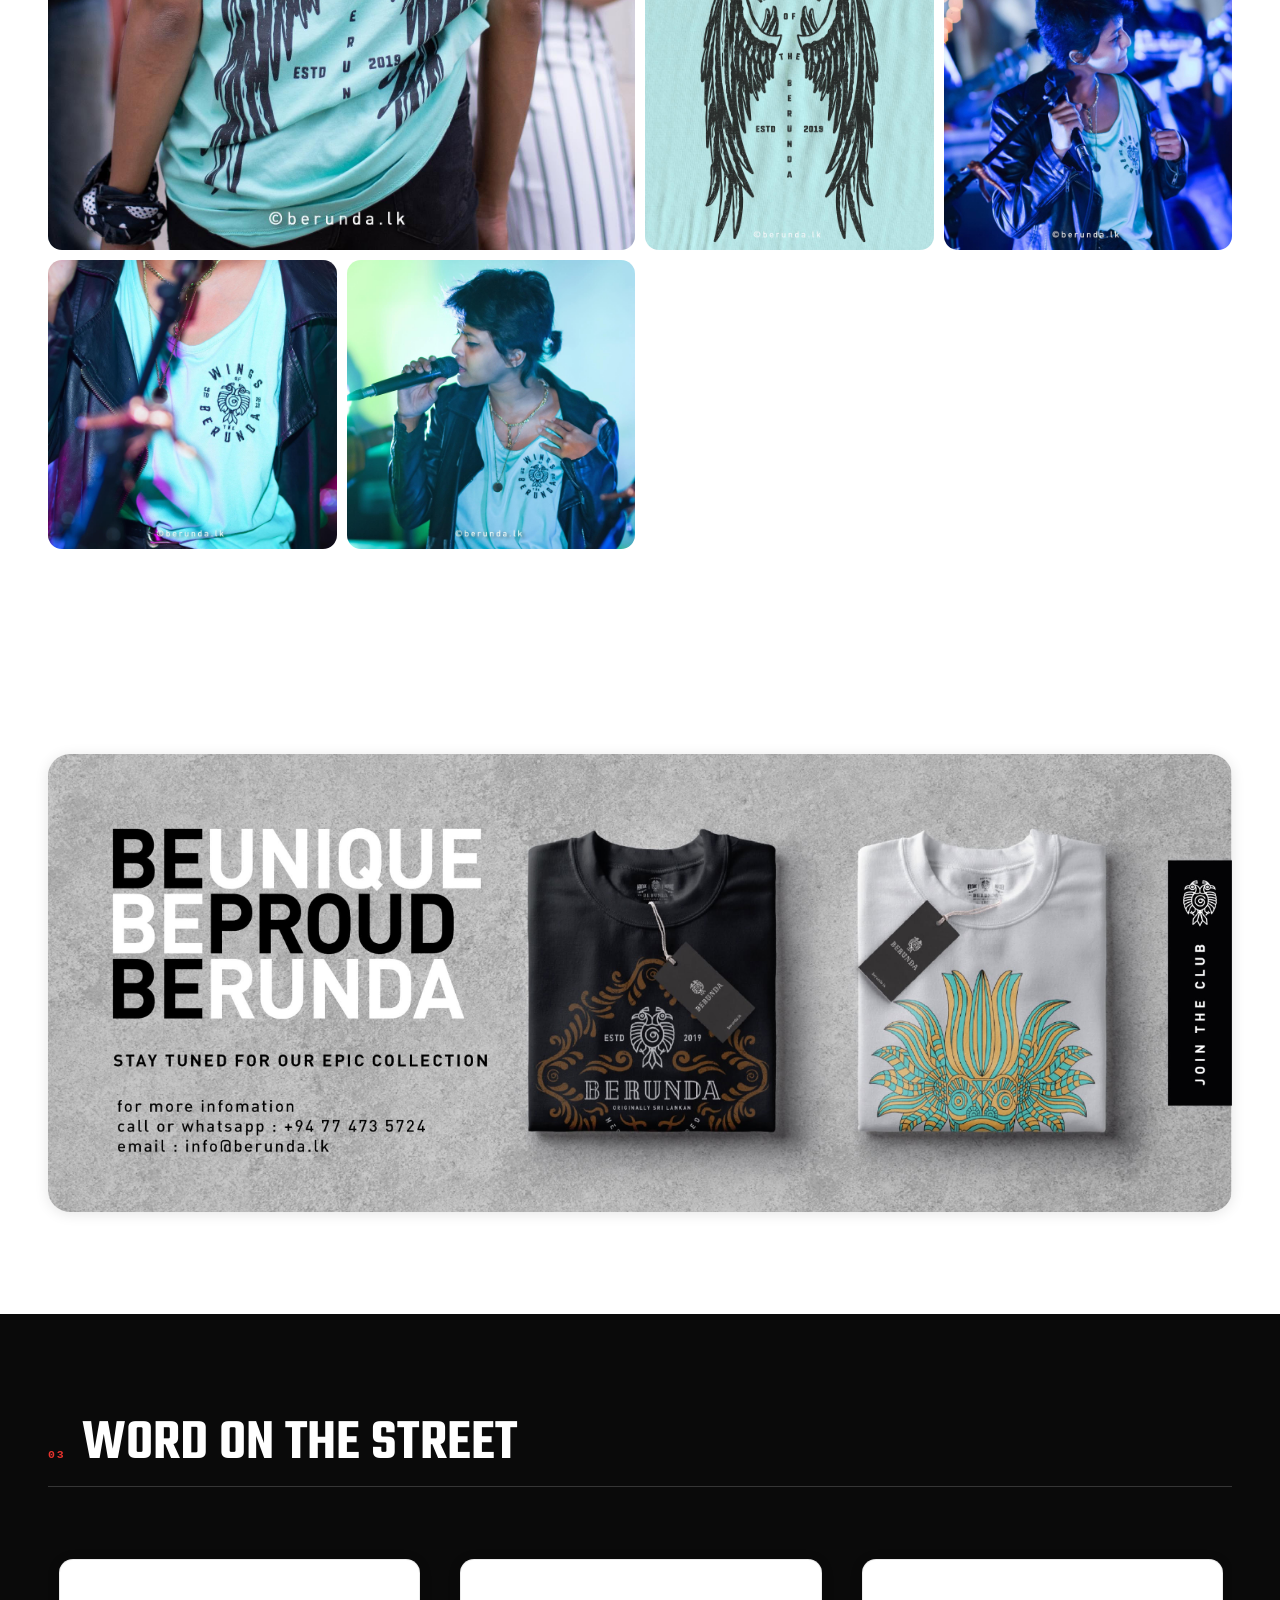
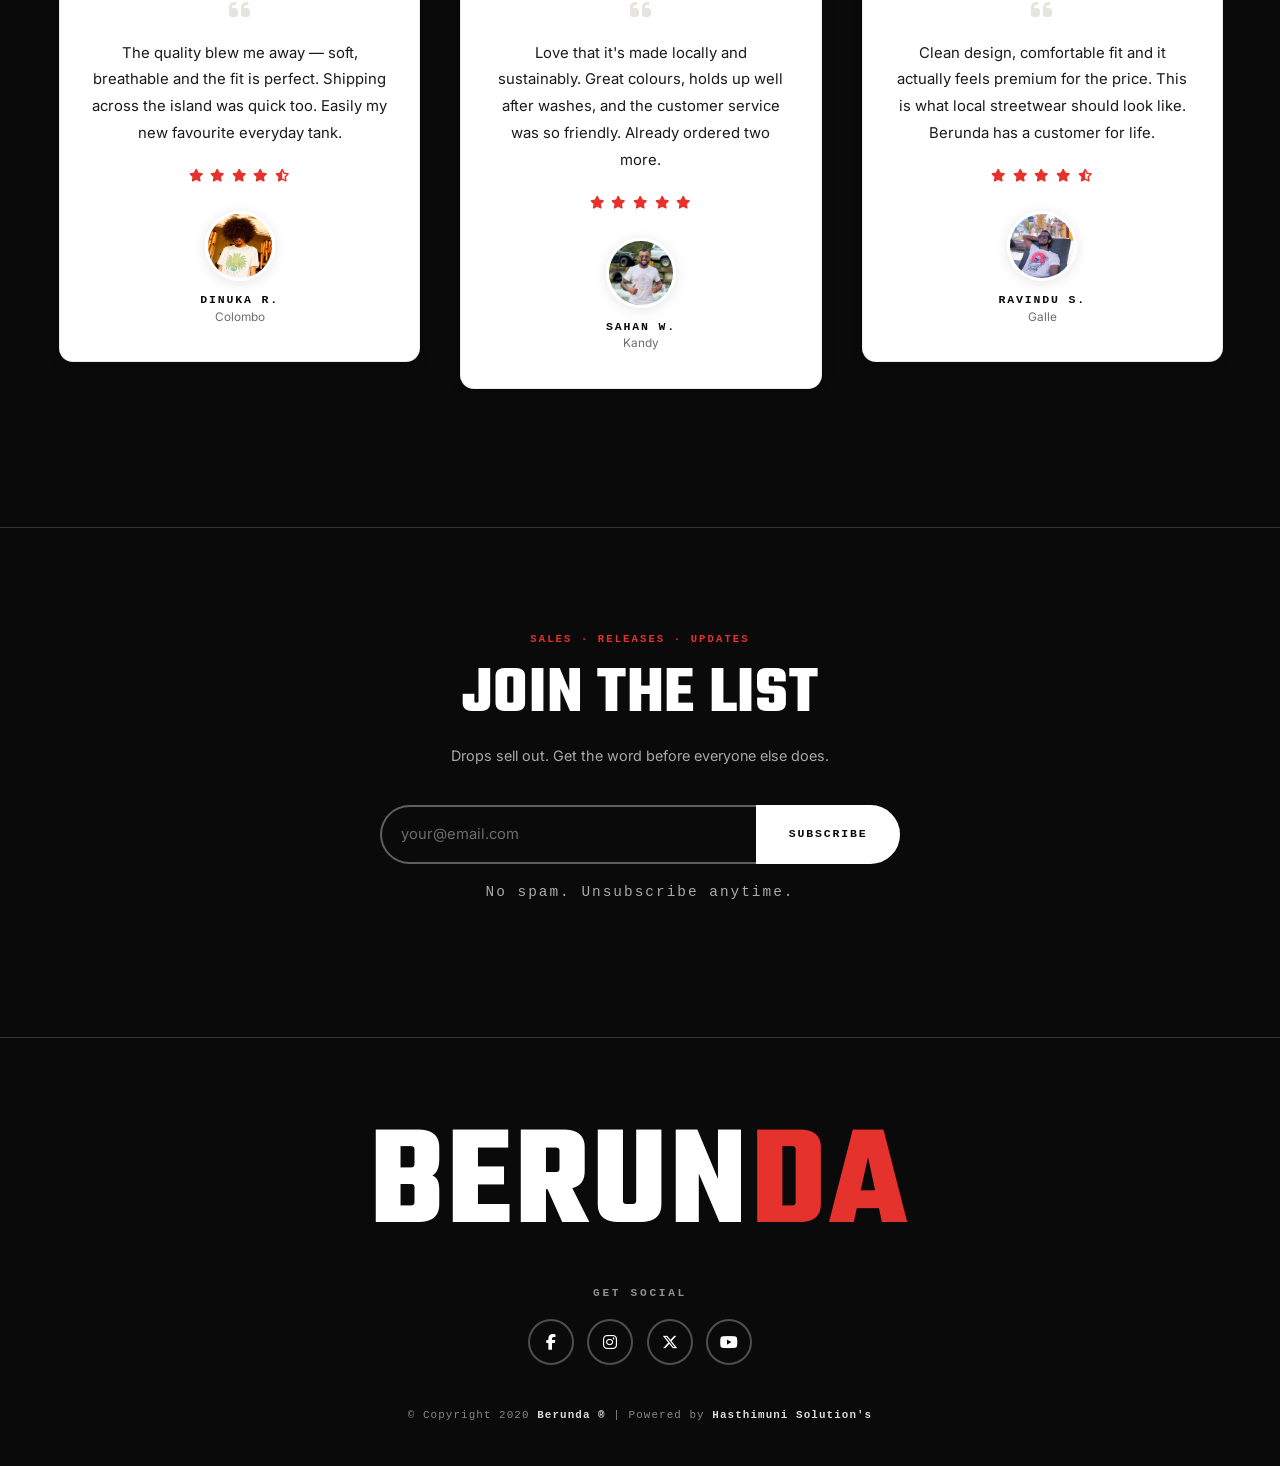
==== commit 71fc68de: "Use the real customer photos for the testimonial avatars The avatars were reusing product shots, so " ====
--- a/index.html
+++ b/index.html
@@ -412,10 +412,10 @@
                             </p>
 
                             <div class="img-area">
-                                <img src="images/product/ladies-tank-top-white.jpg" loading="lazy" alt="">
+                                <img src="images/testimonials/1.jpg" loading="lazy" alt="Customer wearing the Raksha tee by Berunda">
                             </div>
 
-                            <h3>Nimasha P.<span>Colombo</span></h3>
+                            <h3>Dinuka R.<span>Colombo</span></h3>
 
                         </div>
                     </div>
@@ -439,10 +439,10 @@
                             </p>
 
                             <div class="img-area">
-                                <img src="images/product/ladies-tank-top.jpg" loading="lazy" alt="">
+                                <img src="images/testimonials/2.jpg" loading="lazy" alt="Customer wearing the Berunda crest tee">
                             </div>
 
-                            <h3>Ishara D.<span>Kandy</span></h3>
+                            <h3>Sahan W.<span>Kandy</span></h3>
 
                         </div>
                     </div>
@@ -466,7 +466,7 @@
                             </p>
 
                             <div class="img-area">
-                                <img src="images/product/mens-tank-top.jpg" loading="lazy" alt="">
+                                <img src="images/testimonials/3.jpg" loading="lazy" alt="Customer wearing the Surfing in the Paradise tee">
                             </div>
 
                             <h3>Ravindu S.<span>Galle</span></h3>
--- a/css/home.css
+++ b/css/home.css
@@ -766,6 +766,8 @@
     text-transform: uppercase;
     text-align: center;
     color: var(--muted);
+    opacity: 0;
+    transition: opacity var(--dur) var(--ease);
 }
 
 /* The veil is created by js/focus-stage.js and only ever added on phones. */
@@ -903,6 +905,13 @@
         margin: 0;
     }
 
+    /* Shown only once the stage is actually running, the same as the label.
+       Before that it would be a stray line of text under the product row. */
+    body.focus-on .focus-stage.is-armed .focus-exit {
+        display: block;
+        opacity: 1;
+    }
+
     /* Anchored below the card, not to the bottom of the screen. .focus-inner
        became the containing block when it was made relative for the label, and
        it is only as tall as the card — so a `bottom` value put these behind it.
@@ -912,18 +921,7 @@
         bottom: auto;
     }
 
-    .focus-stage.is-armed .focus-exit {
-        display: block;
-    }
-
-    /* Only the product row stays legible. The section head and the swipe hint
-       are chrome, so they recede with the rest of the page rather than riding
-       on top of the backdrop. They keep their box, so nothing shifts. */
-    .focus-stage.is-armed .focus-exit {
-        transition: opacity var(--dur) var(--ease), filter var(--dur) var(--ease);
-    }
-
-    /* The one exception: this says how to get out, so it stays readable. */
+    /* Readable on the backdrop: this is what says how to get out. */
     body.focus-on .focus-stage.is-armed .focus-exit {
         color: rgba(255, 255, 255, 0.55);
     }
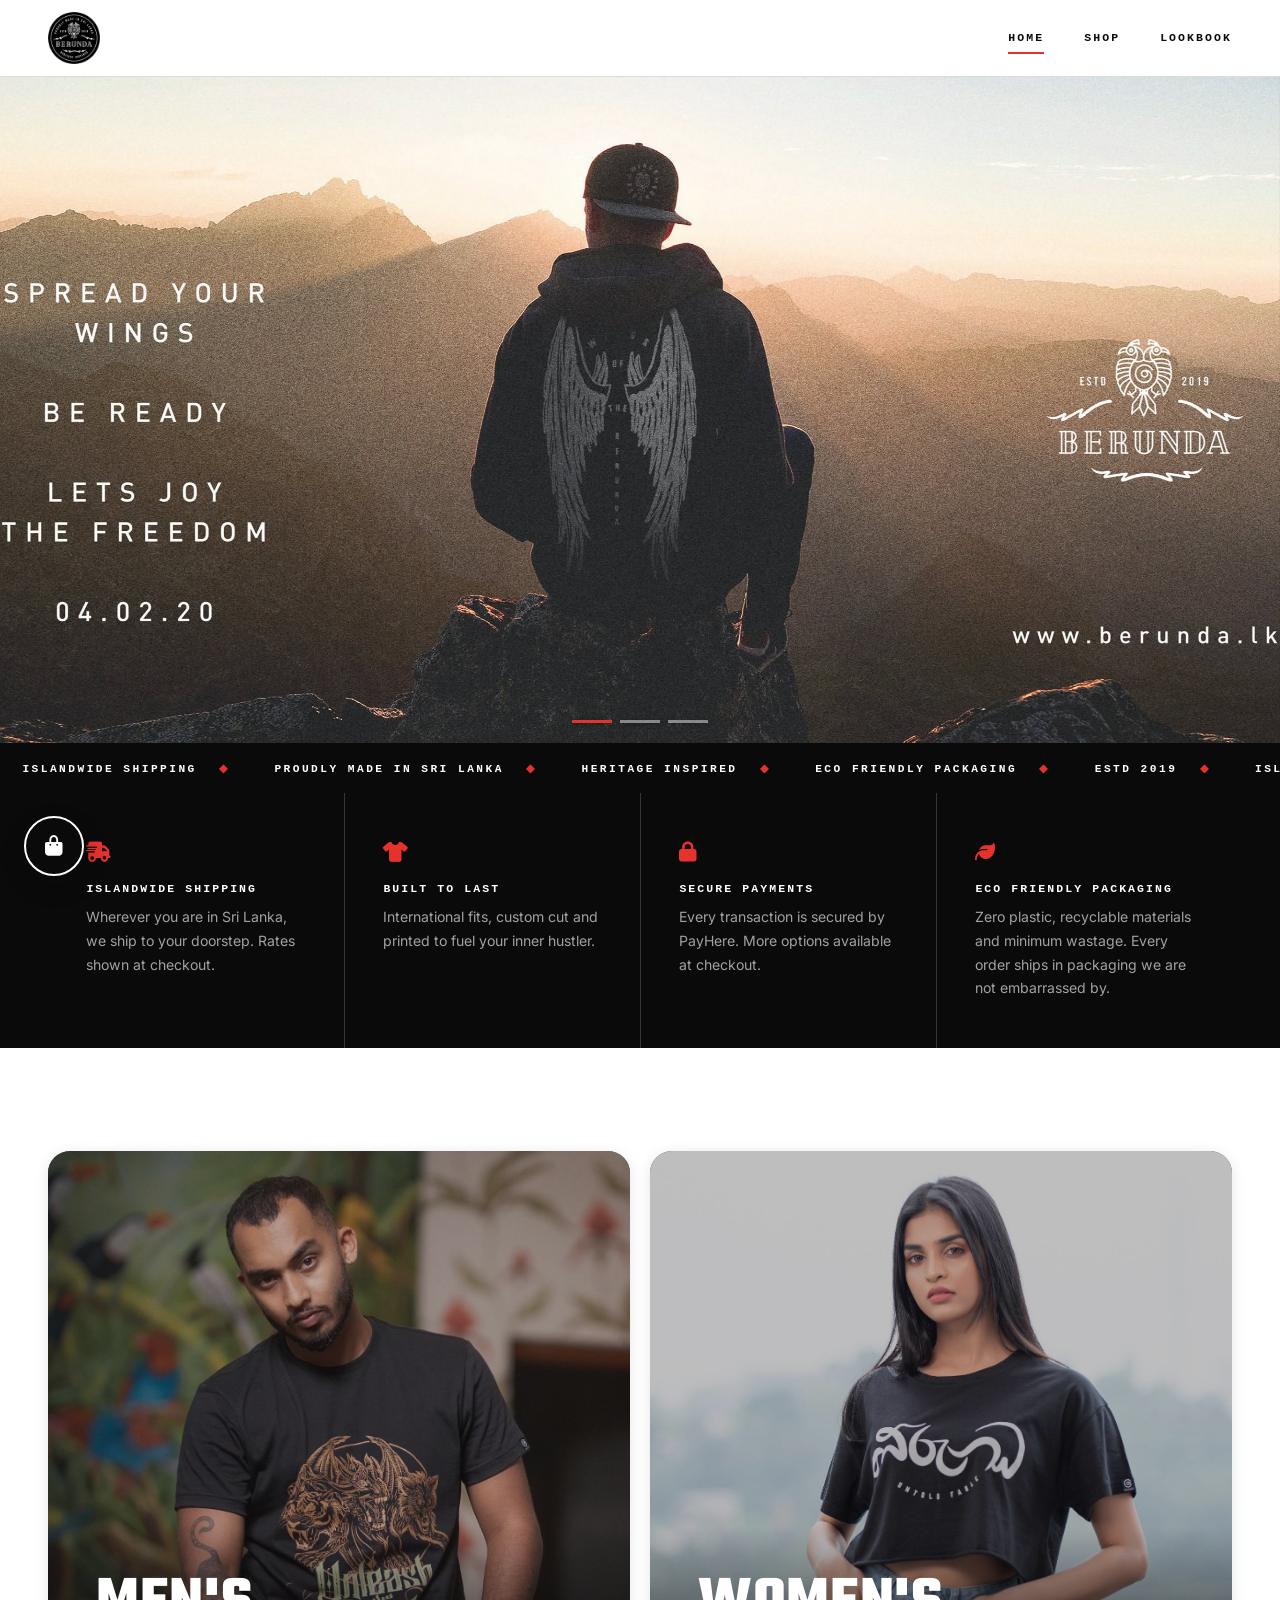
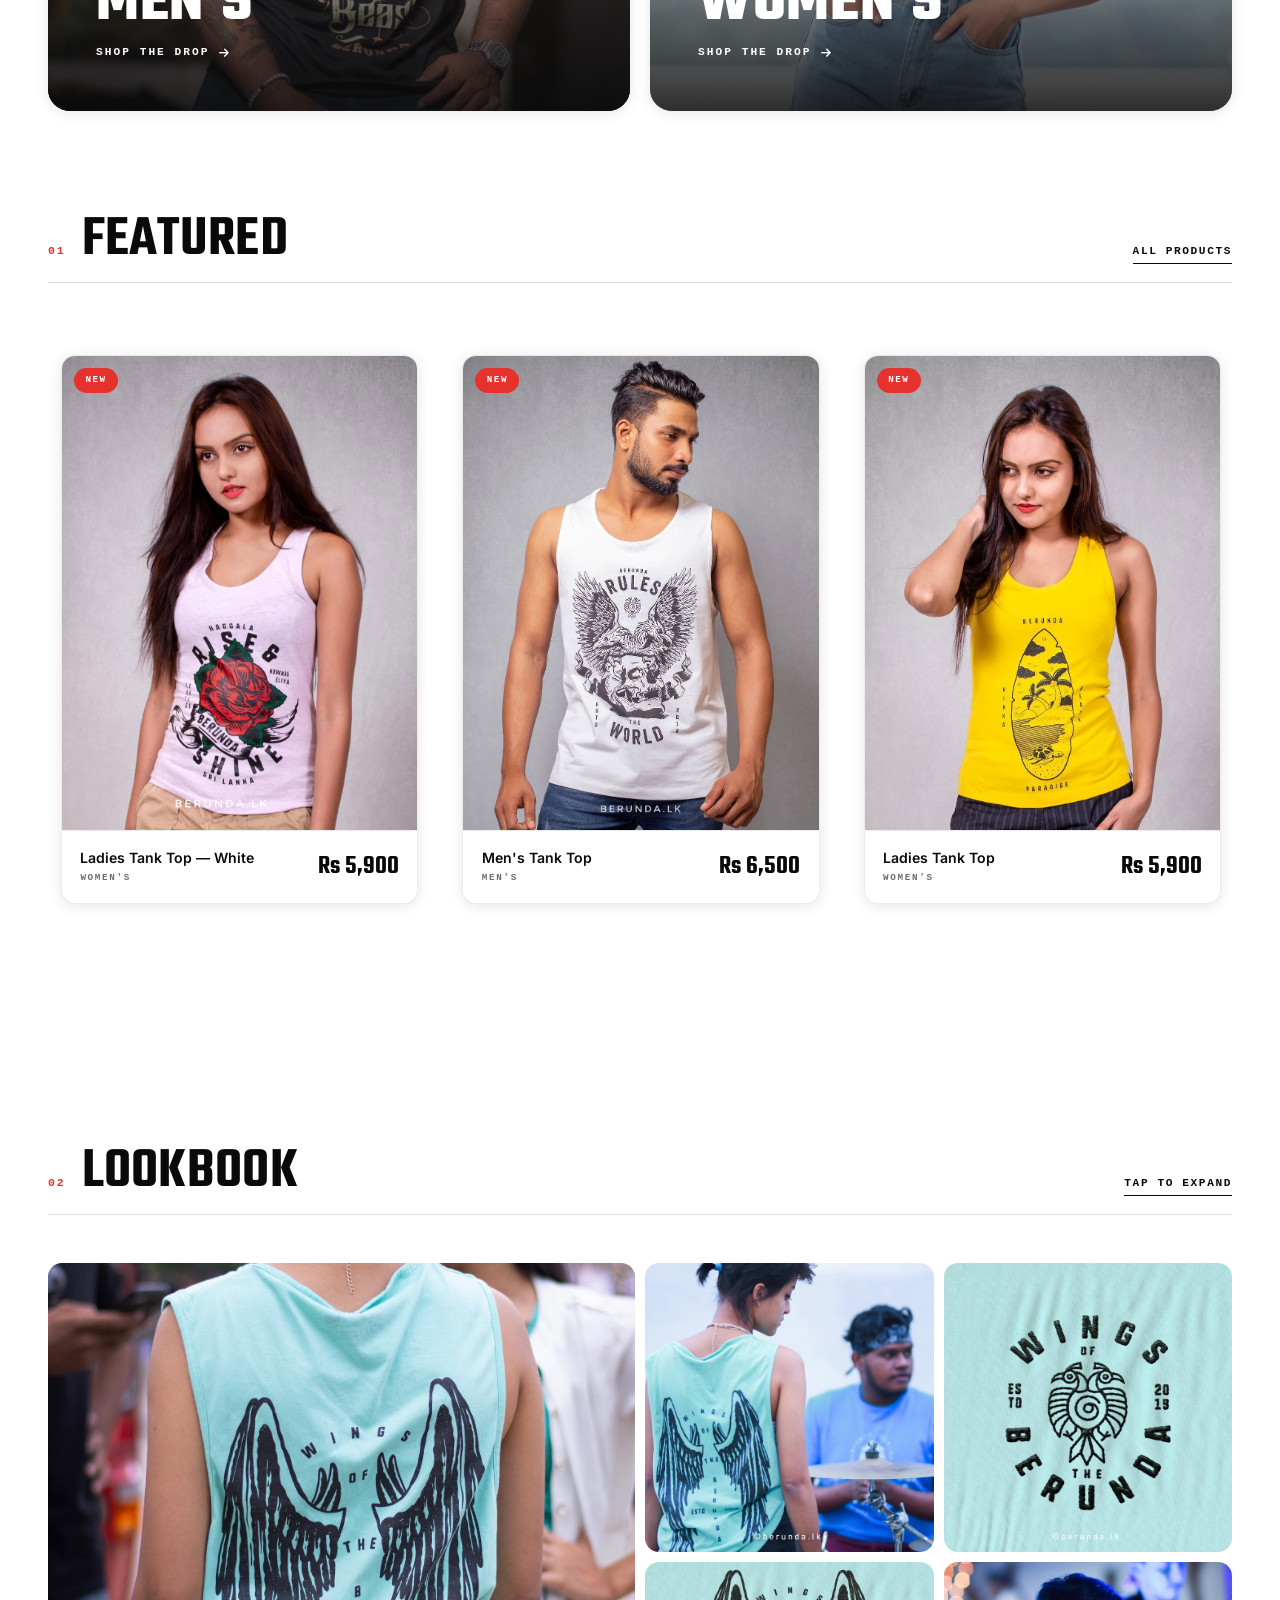
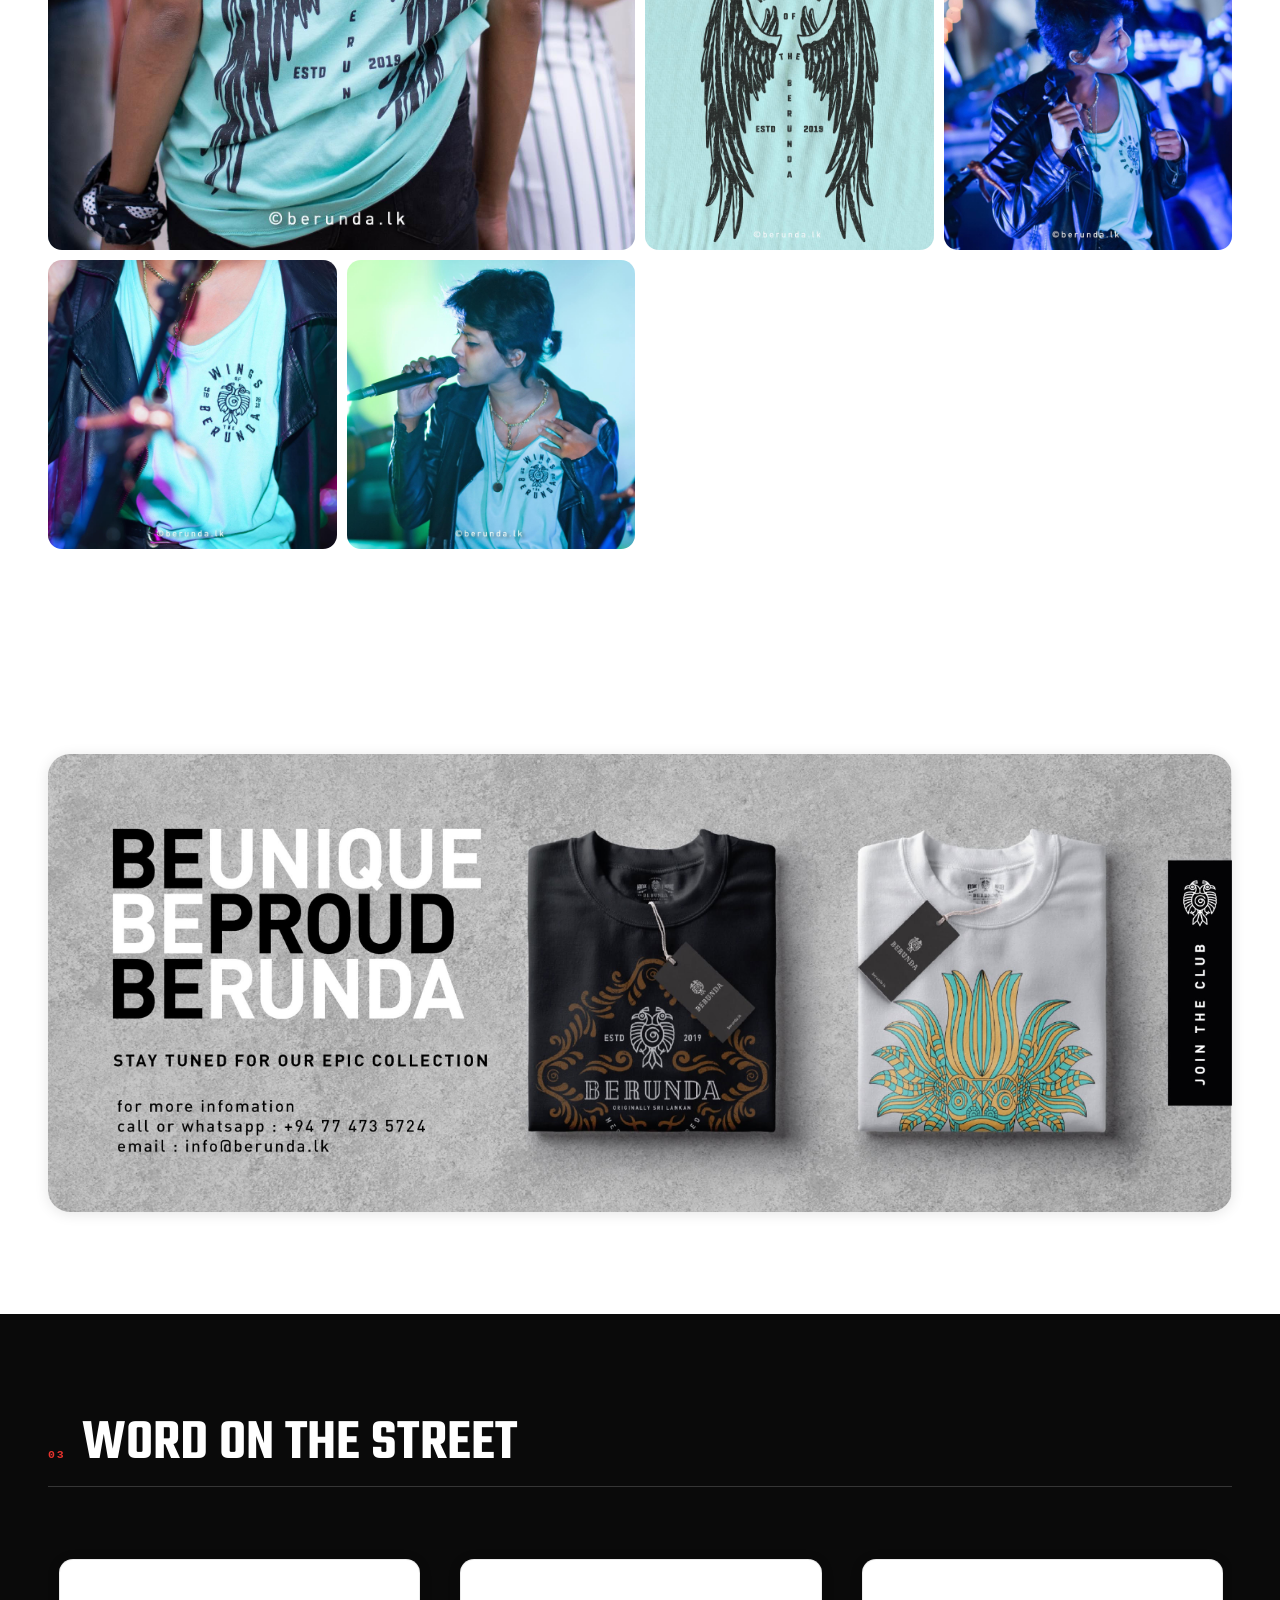
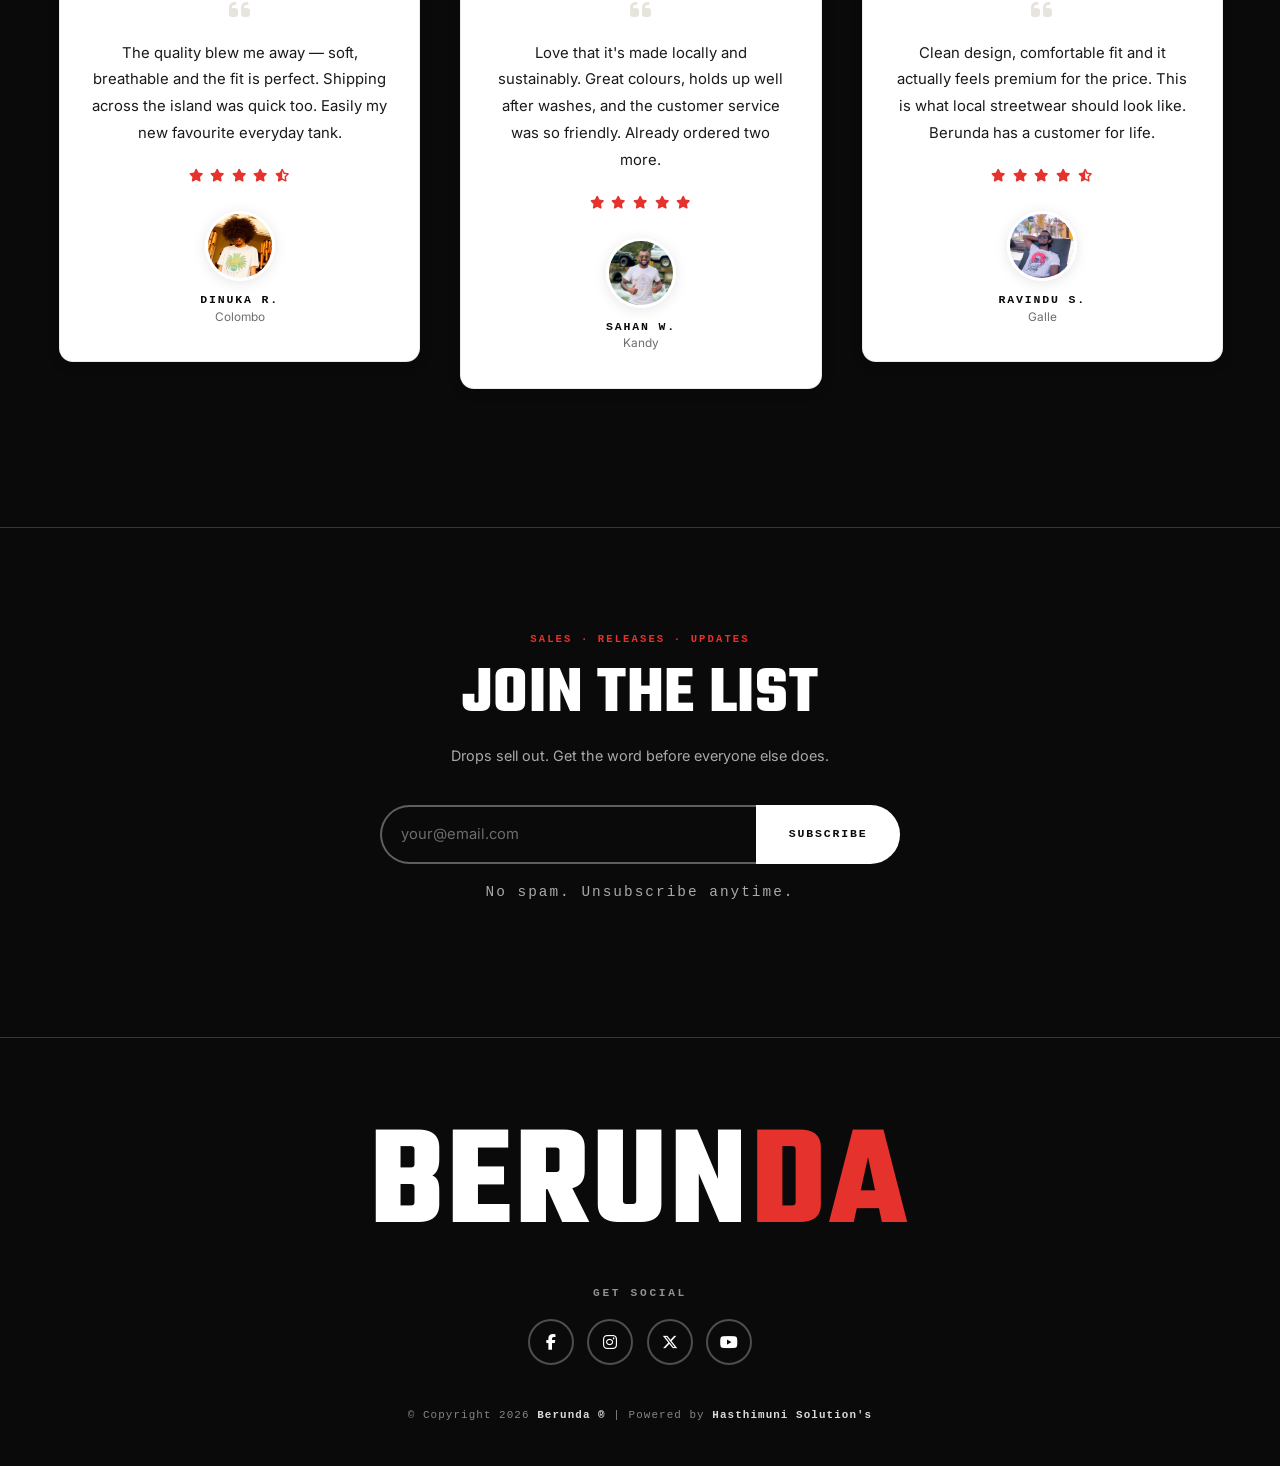
==== commit b157451c: "Update the copyright year to 2026 Applied to all seven pages.  Co-Authored-By: Claude Opus 4.8 <nore" ====
--- a/index.html
+++ b/index.html
@@ -548,7 +548,7 @@
                             class="fa-brands fa-youtube"></i></a></li>
             </ul>
 
-            <p>&copy; Copyright 2020 <a href="https://berunda.netlify.app/"><strong>Berunda &reg;</strong></a>
+            <p>&copy; Copyright 2026 <a href="https://berunda.netlify.app/"><strong>Berunda &reg;</strong></a>
                 | Powered by <a href="https://hasthimunisolutions.com/"><strong>Hasthimuni Solution's</strong></a>
             </p>
 
--- a/css/home.css
+++ b/css/home.css
@@ -797,6 +797,10 @@
         height: 240vh;
         padding-top: 0;
         padding-bottom: 0;
+        /* Caps the card's WIDTH, not the image's height. Pinning the height
+           would override the 3/4 ratio and leave a landscape image on a narrow
+           screen; width is three quarters of height. */
+        --focus-card-w: 37svh;
     }
 
     .focus-stage.is-armed .focus-pin {
@@ -805,28 +809,28 @@
         display: flex;
         align-items: center;
         /* svh is the viewport with the browser chrome showing. Plain vh
-           measures the taller chrome-hidden viewport, so on a phone the
-           content runs past the bottom of what is actually on screen and the
-           card gets cut off. */
+           measures the taller chrome-hidden viewport, so on a phone the content
+           runs past the bottom of what is actually on screen and the card gets
+           cut off. The vh line is the fallback for older browsers. */
         min-height: 100vh;
         min-height: 100svh;
         z-index: 1015;
     }
 
-    /* The section head is replaced by the fixed title while pinned, which also
-       buys back the vertical space the card needs. */
+    /* The label stands in for this while pinned, which also buys back the
+       vertical space the card needs. */
     .focus-stage.is-armed .sec-head {
         display: none;
     }
 
-    /* Card sized against the visible viewport so it always fits whole. The
-       title is fixed to the top, so the content reserves room for it rather
-       than being centred underneath it. */
-    /* Cap the card's WIDTH, not the image's height. Pinning the height would
-       override the 3/4 ratio and leave a landscape image on a narrow screen.
-       Width = height x 3/4, so 39svh of width yields 52svh of image. */
-    .focus-stage.is-armed {
-        --focus-card-w: 37svh;
+    /* Positioned, so the label can be anchored to the card rather than to the
+       top of the screen. */
+    .focus-stage.is-armed .focus-inner {
+        position: relative;
+        width: 100%;
+        padding-left: var(--gutter);
+        padding-right: var(--gutter);
+        padding-bottom: 0;
     }
 
     .focus-stage.is-armed .box {
@@ -837,18 +841,36 @@
 
     /* Even all round, and wide enough for the shadow. The owl stage clips with
        overflow:hidden on every side, so 12px of side padding against a 14px
-       blur sheared the card's shadow off flat — worse on the right, where
-       owl's fractional item width leaves a little less room. */
+       blur sheared the card's shadow off flat. */
     .focus-stage.is-armed .product {
         padding: 24px;
     }
 
-    /* Anchored to the top of the card rather than the top of the screen, so
-       the two stay a fixed distance apart whatever the screen height. */
-    .focus-stage.is-armed .focus-inner {
-        position: relative;
-    }
-
+    /* Only the card participates in the centring. The dots and the exit cue are
+       lifted out of the flow, otherwise their height drags the card up off the
+       middle of the screen. */
+    .focus-stage.is-armed .owl-theme .owl-dots {
+        position: absolute;
+        left: 0;
+        right: 0;
+        bottom: -2.4rem;
+        margin-top: 0 !important;
+    }
+
+    /* Measured down from .focus-inner's bottom edge: it is the containing block
+       and only as tall as the card, so a `bottom` value would put this behind
+       the card instead of below it. */
+    .focus-stage.is-armed .focus-exit {
+        position: absolute;
+        left: 0;
+        right: 0;
+        top: calc(100% + 4.2rem);
+        bottom: auto;
+        margin: 0;
+    }
+
+    /* Label and exit cue appear only once the stage is actually running, and
+       both read light against the backdrop. */
     body.focus-on .focus-title {
         display: block;
         opacity: 1;
@@ -862,6 +884,12 @@
         font-size: 2.1rem;
     }
 
+    body.focus-on .focus-stage.is-armed .focus-exit {
+        display: block;
+        opacity: 1;
+        color: rgba(255, 255, 255, 0.55);
+    }
+
     /* Navbar and cart button step aside so only the product is on screen. */
     body.focus-on .navbar {
         opacity: 0;
@@ -879,57 +907,7 @@
     .cart-fab {
         transition: opacity var(--dur) var(--ease), transform var(--dur) var(--ease);
     }
-
-    .focus-stage.is-armed .focus-inner {
-        width: 100%;
-        padding-left: var(--gutter);
-        padding-right: var(--gutter);
-        padding-bottom: 0;
-    }
-
-    /* Only the card participates in the centring. The dots and the two hints
-       are lifted out of the flow, otherwise their height drags the card up off
-       the middle of the screen. */
-    .focus-stage.is-armed .owl-theme .owl-dots {
-        position: absolute;
-        left: 0;
-        right: 0;
-        bottom: -2.4rem;
-        margin-top: 0 !important;
-    }
-
-    .focus-stage.is-armed .focus-exit {
-        position: absolute;
-        left: 0;
-        right: 0;
-        margin: 0;
-    }
-
-    /* Shown only once the stage is actually running, the same as the label.
-       Before that it would be a stray line of text under the product row. */
-    body.focus-on .focus-stage.is-armed .focus-exit {
-        display: block;
-        opacity: 1;
-    }
-
-    /* Anchored below the card, not to the bottom of the screen. .focus-inner
-       became the containing block when it was made relative for the label, and
-       it is only as tall as the card — so a `bottom` value put these behind it.
-       Measuring down from its bottom edge keeps them under the dots. */
-    .focus-stage.is-armed .focus-exit {
-        top: calc(100% + 4.2rem);
-        bottom: auto;
-    }
-
-    /* Readable on the backdrop: this is what says how to get out. */
-    body.focus-on .focus-stage.is-armed .focus-exit {
-        color: rgba(255, 255, 255, 0.55);
-    }
-
-    body.focus-on .focus-stage.is-armed .products-carousel {
-        opacity: 1;
-        filter: none;
-    }
+}
 }
 
 /* A phone on its side is still under 767px wide, so the stage arms with barely
